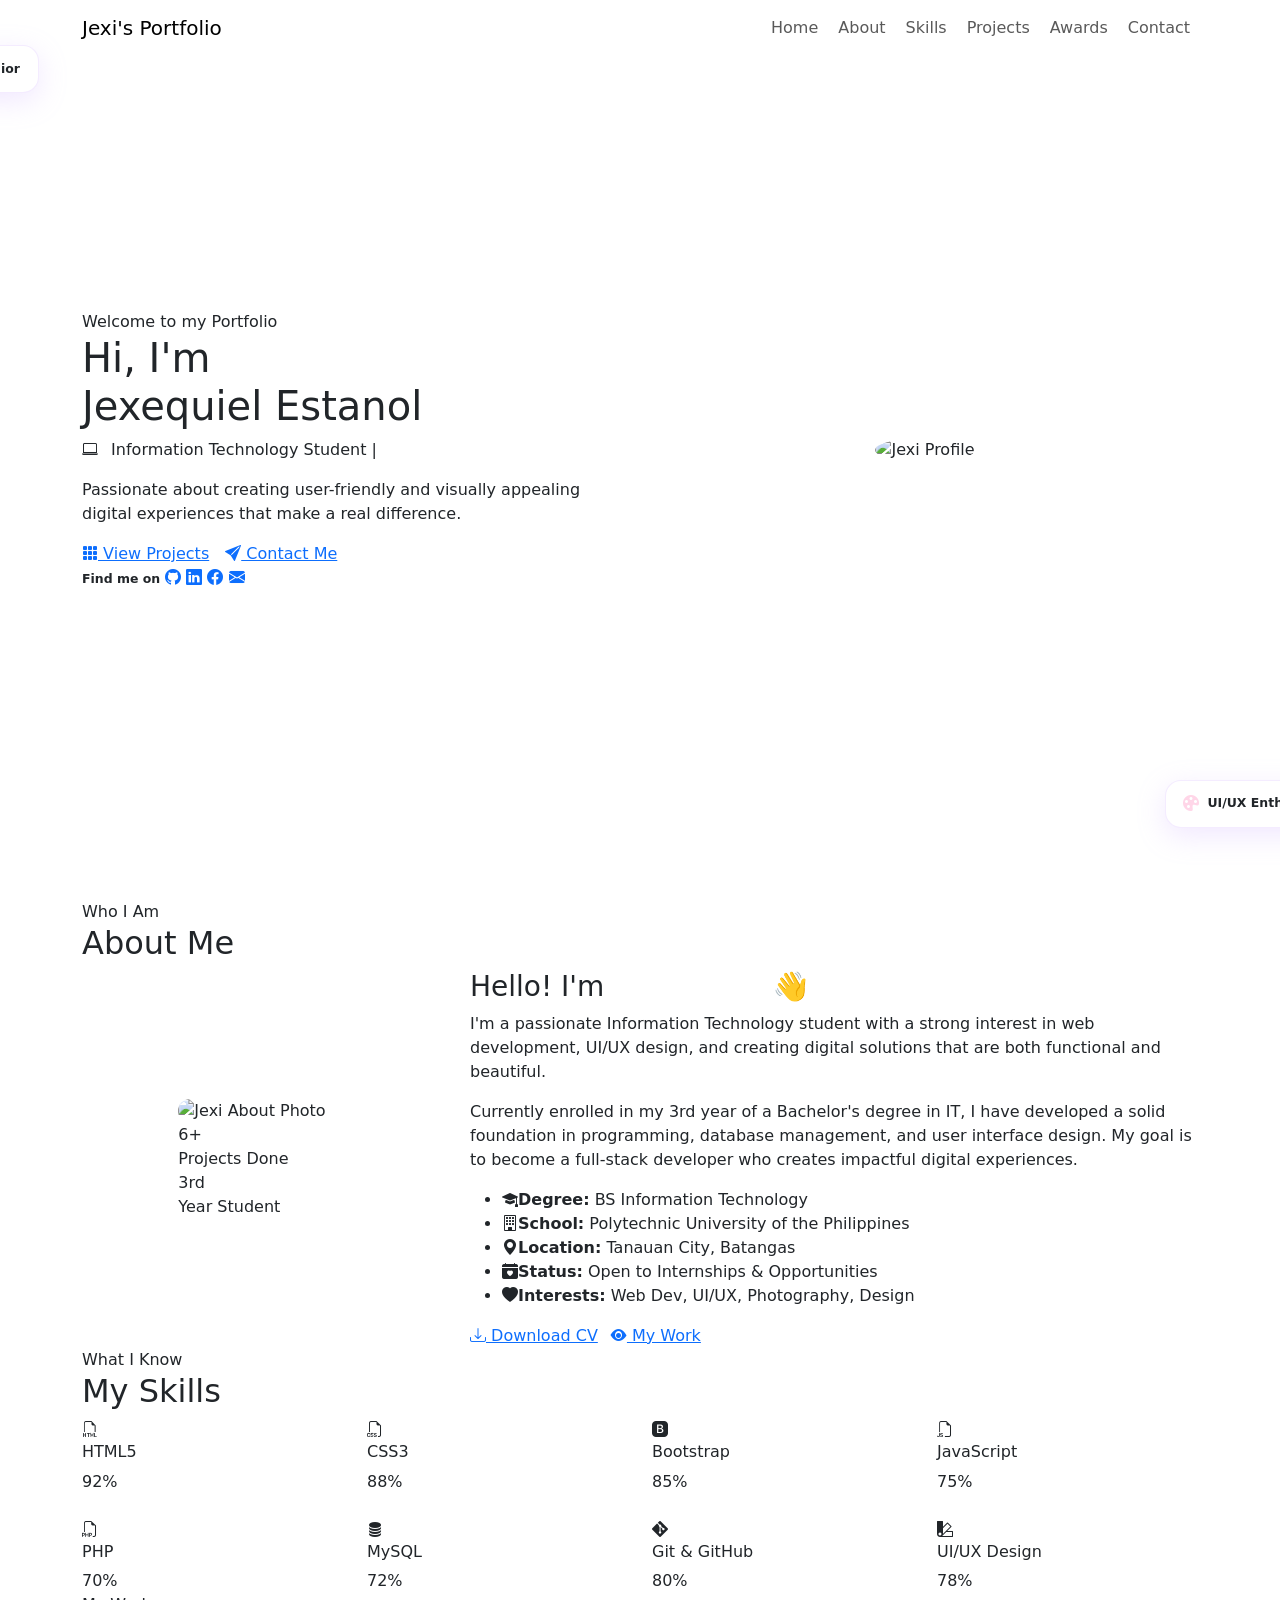
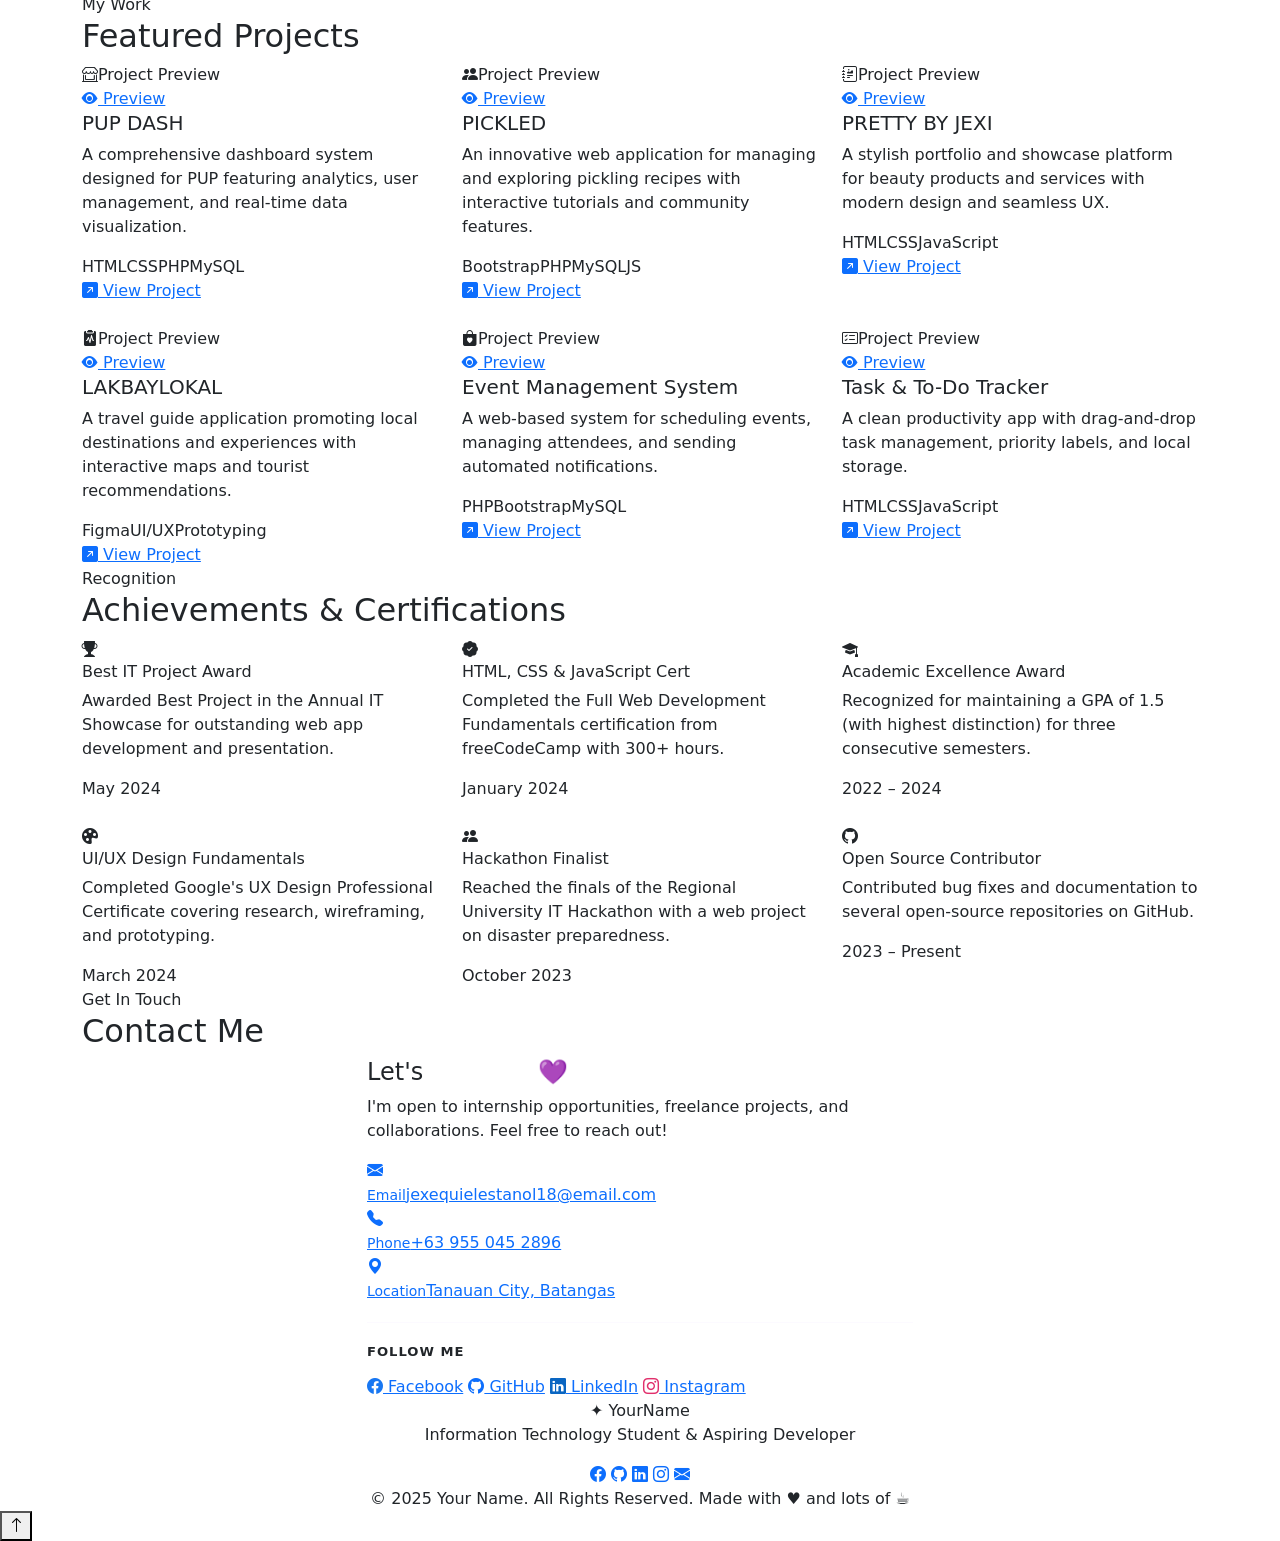
==== index.html @ c78f2b4c "updated portfolio" ====
<!DOCTYPE html>
<html lang="en">
<head>
  <meta charset="UTF-8" />
  <meta name="viewport" content="width=device-width, initial-scale=1.0" />
  <title>Jexi's Portfolio</title>

  <!-- Bootstrap 5 CSS -->
  <link rel="stylesheet" href="https://cdn.jsdelivr.net/npm/bootstrap@5.3.3/dist/css/bootstrap.min.css" />
  <!-- Bootstrap Icons -->
  <link rel="stylesheet" href="https://cdn.jsdelivr.net/npm/bootstrap-icons@1.11.3/font/bootstrap-icons.css" />
  <!-- Google Fonts -->
  <link rel="preconnect" href="https://fonts.googleapis.com" />
  <link rel="preconnect" href="https://fonts.gstatic.com" crossorigin />
  <link href="https://fonts.googleapis.com/css2?family=Poppins:wght@300;400;500;600;700;800&display=swap" rel="stylesheet" />
  <!-- Custom CSS -->
  <link rel="stylesheet" href="style.css" />
</head>
<body>

<!-- ===================== NAVBAR ===================== -->
<nav class="navbar navbar-expand-lg fixed-top" id="mainNavbar">
  <div class="container">
    <a class="navbar-brand" href="#hero">Jexi's Portfolio</a>
    <button class="navbar-toggler" type="button" data-bs-toggle="collapse" data-bs-target="#navbarNav" aria-label="Toggle navigation">
      <span class="navbar-toggler-icon"></span>
    </button>
    <div class="collapse navbar-collapse justify-content-end" id="navbarNav">
      <ul class="navbar-nav gap-1">
        <li class="nav-item"><a class="nav-link" href="#hero">Home</a></li>
        <li class="nav-item"><a class="nav-link" href="#about">About</a></li>
        <li class="nav-item"><a class="nav-link" href="#skills">Skills</a></li>
        <li class="nav-item"><a class="nav-link" href="#projects">Projects</a></li>
        <li class="nav-item"><a class="nav-link" href="#achievements">Awards</a></li>
        <li class="nav-item"><a class="nav-link" href="#contact">Contact</a></li>
      </ul>
    </div>
  </div>
</nav>

<!-- ===================== HERO ===================== -->
<section id="hero">
  <div class="blob blob-1"></div>
  <div class="blob blob-2"></div>
  <div class="blob blob-3"></div>
  <div class="deco-circle deco-1"></div>
  <div class="deco-circle deco-2"></div>
  <div class="deco-circle deco-3"></div>

  <div class="container">
    <div class="row align-items-center min-vh-100 py-5">

      <div class="col-lg-6 hero-content text-center text-lg-start">
        <div class="hero-badge">Welcome to my Portfolio</div>
        <h1 class="hero-title">Hi, I'm<br><span>Jexequiel Estanol</span></h1>
        <p class="hero-subtitle">
          <i class="bi bi-laptop me-2" style="color:var(--lavender)"></i>
          <span id="typingText">Information Technology Student</span>
          <span class="cursor" style="color:var(--lavender);">|</span>
        </p>
        <p class="hero-tagline">Passionate about creating user-friendly and visually appealing digital experiences that make a real difference.</p>

        <div class="d-flex flex-wrap gap-3 justify-content-center justify-content-lg-start">
          <a href="#projects" class="btn-primary-custom"><i class="bi bi-grid-3x3-gap-fill"></i> View Projects</a>
          <a href="#contact" class="btn-outline-custom"><i class="bi bi-send-fill"></i> Contact Me</a>
        </div>

        <div class="hero-socials justify-content-center justify-content-lg-start">
          <span style="font-size:0.78rem;color:var(--text-light);font-weight:600;">Find me on</span>
          <a href="#" title="GitHub"><i class="bi bi-github"></i></a>
          <a href="#" title="LinkedIn"><i class="bi bi-linkedin"></i></a>
          <a href="#" title="Facebook"><i class="bi bi-facebook"></i></a>
          <a href="mailto:you@email.com" title="Email"><i class="bi bi-envelope-fill"></i></a>
        </div>
      </div>

      <div class="col-lg-6 hero-content d-flex justify-content-center mt-5 mt-lg-0">
        <div class="profile-wrapper">
          <div class="profile-ring">
            <div class="profile-inner">
              <img src="jexiestanol.github.io\profile.jpg" alt="Jexi Profile" style="width:100%; height:100%; object-fit:cover; border-radius:50%;" />
            </div>
          </div>
          <div style="position:absolute;top:5%;left:-5%;background:white;border-radius:16px;padding:0.7rem 1.1rem;box-shadow:0 8px 28px rgba(200,162,255,0.25);border:1px solid rgba(200,162,255,0.2);font-size:0.78rem;font-weight:700;color:var(--text-dark);display:flex;align-items:center;gap:0.5rem;white-space:nowrap;">
            <i class="bi bi-stars" style="color:var(--lavender);font-size:1rem;"></i> Junior
          </div>
          <div style="position:absolute;bottom:8%;right:-5%;background:white;border-radius:16px;padding:0.7rem 1.1rem;box-shadow:0 8px 28px rgba(200,162,255,0.25);border:1px solid rgba(200,162,255,0.2);font-size:0.78rem;font-weight:700;color:var(--text-dark);display:flex;align-items:center;gap:0.5rem;white-space:nowrap;">
            <i class="bi bi-palette-fill" style="color:#FFD6E8;font-size:1rem;"></i> UI/UX Enthusiast
          </div>
        </div>
      </div>

    </div>
  </div>
</section>

<!-- ===================== ABOUT ===================== -->
<section id="about">
  <div class="container">
    <div class="section-header reveal">
      <div class="section-tag">Who I Am</div>
      <h2 class="section-title">About <span>Me</span></h2>
      <div class="section-divider"><div class="line"></div><div class="dot"></div><div class="line"></div></div>
    </div>

    <div class="row align-items-center g-5">
      <div class="col-lg-4 d-flex justify-content-center reveal-left">
        <div class="about-img-wrapper">
          <div class="about-img-card">
            <img src="jexiestanol.github.io\profile.jpg" alt="Jexi About Photo" style="width:100%; height:100%; object-fit:cover; border-radius:24px;" />
          </div>
          <div class="about-stat-badge top-right">
            <div class="stat-num">6+</div>
            <div class="stat-label">Projects Done</div>
          </div>
          <div class="about-stat-badge bottom-left">
            <div class="stat-num">3rd</div>
            <div class="stat-label">Year Student</div>
          </div>
        </div>
      </div>

      <div class="col-lg-8 about-text reveal-right">
        <h3>Hello! I'm <span style="background:var(--gradient-btn);-webkit-background-clip:text;-webkit-text-fill-color:transparent;background-clip:text;">Your Name</span> 👋</h3>
        <p>I'm a passionate Information Technology student with a strong interest in web development, UI/UX design, and creating digital solutions that are both functional and beautiful.</p>
        <p>Currently enrolled in my 3rd year of a Bachelor's degree in IT, I have developed a solid foundation in programming, database management, and user interface design. My goal is to become a full-stack developer who creates impactful digital experiences.</p>

        <ul class="about-info-list">
          <li><i class="bi bi-mortarboard-fill"></i><strong>Degree:</strong> BS Information Technology</li>
          <li><i class="bi bi-building"></i><strong>School:</strong> Polytechnic University of the Philippines</li>
          <li><i class="bi bi-geo-alt-fill"></i><strong>Location:</strong> Tanauan City, Batangas</li>
          <li><i class="bi bi-calendar-heart-fill"></i><strong>Status:</strong> Open to Internships & Opportunities</li>
          <li><i class="bi bi-heart-fill"></i><strong>Interests:</strong> Web Dev, UI/UX, Photography, Design</li>
        </ul>

        <div class="mt-3">
          <a href="#" class="btn-primary-custom me-2"><i class="bi bi-download"></i> Download CV</a>
          <a href="#projects" class="btn-outline-custom"><i class="bi bi-eye-fill"></i> My Work</a>
        </div>
      </div>
    </div>
  </div>
</section>

<!-- ===================== SKILLS ===================== -->
<section id="skills">
  <div class="container">
    <div class="section-header reveal">
      <div class="section-tag">What I Know</div>
      <h2 class="section-title">My <span>Skills</span></h2>
      <div class="section-divider"><div class="line"></div><div class="dot"></div><div class="line"></div></div>
    </div>

    <div class="row g-4">
      <div class="col-6 col-md-4 col-lg-3 reveal delay-1">
        <div class="skill-card">
          <div class="skill-icon-wrap bg-html"><i class="bi bi-filetype-html"></i></div>
          <h6>HTML5</h6>
          <div class="skill-bar"><div class="skill-fill" data-width="92"></div></div>
          <div class="skill-percent">92%</div>
        </div>
      </div>
      <div class="col-6 col-md-4 col-lg-3 reveal delay-2">
        <div class="skill-card">
          <div class="skill-icon-wrap bg-css"><i class="bi bi-filetype-css"></i></div>
          <h6>CSS3</h6>
          <div class="skill-bar"><div class="skill-fill" data-width="88"></div></div>
          <div class="skill-percent">88%</div>
        </div>
      </div>
      <div class="col-6 col-md-4 col-lg-3 reveal delay-3">
        <div class="skill-card">
          <div class="skill-icon-wrap bg-bootstrap"><i class="bi bi-bootstrap-fill"></i></div>
          <h6>Bootstrap</h6>
          <div class="skill-bar"><div class="skill-fill" data-width="85"></div></div>
          <div class="skill-percent">85%</div>
        </div>
      </div>
      <div class="col-6 col-md-4 col-lg-3 reveal delay-4">
        <div class="skill-card">
          <div class="skill-icon-wrap bg-js"><i class="bi bi-filetype-js"></i></div>
          <h6>JavaScript</h6>
          <div class="skill-bar"><div class="skill-fill" data-width="75"></div></div>
          <div class="skill-percent">75%</div>
        </div>
      </div>
      <div class="col-6 col-md-4 col-lg-3 reveal delay-1">
        <div class="skill-card">
          <div class="skill-icon-wrap bg-php"><i class="bi bi-filetype-php"></i></div>
          <h6>PHP</h6>
          <div class="skill-bar"><div class="skill-fill" data-width="70"></div></div>
          <div class="skill-percent">70%</div>
        </div>
      </div>
      <div class="col-6 col-md-4 col-lg-3 reveal delay-2">
        <div class="skill-card">
          <div class="skill-icon-wrap bg-mysql"><i class="bi bi-database-fill"></i></div>
          <h6>MySQL</h6>
          <div class="skill-bar"><div class="skill-fill" data-width="72"></div></div>
          <div class="skill-percent">72%</div>
        </div>
      </div>
      <div class="col-6 col-md-4 col-lg-3 reveal delay-3">
        <div class="skill-card">
          <div class="skill-icon-wrap bg-git"><i class="bi bi-git"></i></div>
          <h6>Git & GitHub</h6>
          <div class="skill-bar"><div class="skill-fill" data-width="80"></div></div>
          <div class="skill-percent">80%</div>
        </div>
      </div>
      <div class="col-6 col-md-4 col-lg-3 reveal delay-4">
        <div class="skill-card">
          <div class="skill-icon-wrap bg-uiux"><i class="bi bi-palette2"></i></div>
          <h6>UI/UX Design</h6>
          <div class="skill-bar"><div class="skill-fill" data-width="78"></div></div>
          <div class="skill-percent">78%</div>
        </div>
      </div>
    </div>
  </div>
</section>

<!-- ===================== PROJECTS ===================== -->
<section id="projects">
  <div class="container">
    <div class="section-header reveal">
      <div class="section-tag">My Work</div>
      <h2 class="section-title">Featured <span>Projects</span></h2>
      <div class="section-divider"><div class="line"></div><div class="dot"></div><div class="line"></div></div>
    </div>

    <div class="row g-4">
      <div class="col-md-6 col-lg-4 reveal delay-1">
        <div class="project-card">
          <div class="project-img pg-1">
            <i class="bi bi-shop-window"></i><span>Project Preview</span>
            <div class="project-overlay"><a href="#" class="btn-project"><i class="bi bi-eye-fill"></i> Preview</a></div>
          </div>
          <div class="project-body">
            <h5>PUP DASH</h5>
            <p>A comprehensive dashboard system designed for PUP featuring analytics, user management, and real-time data visualization.</p>
            <div><span class="tech-tag">HTML</span><span class="tech-tag">CSS</span><span class="tech-tag">PHP</span><span class="tech-tag">MySQL</span></div>
            <a href="#" class="btn-project"><i class="bi bi-arrow-up-right-square-fill"></i> View Project</a>
          </div>
        </div>
      </div>
      <div class="col-md-6 col-lg-4 reveal delay-2">
        <div class="project-card">
          <div class="project-img pg-2">
            <i class="bi bi-people-fill"></i><span>Project Preview</span>
            <div class="project-overlay"><a href="#" class="btn-project"><i class="bi bi-eye-fill"></i> Preview</a></div>
          </div>
          <div class="project-body">
            <h5>PICKLED</h5>
            <p>An innovative web application for managing and exploring pickling recipes with interactive tutorials and community features.</p>
            <div><span class="tech-tag">Bootstrap</span><span class="tech-tag">PHP</span><span class="tech-tag">MySQL</span><span class="tech-tag">JS</span></div>
            <a href="#" class="btn-project"><i class="bi bi-arrow-up-right-square-fill"></i> View Project</a>
          </div>
        </div>
      </div>
      <div class="col-md-6 col-lg-4 reveal delay-3">
        <div class="project-card">
          <div class="project-img pg-3">
            <i class="bi bi-journal-richtext"></i><span>Project Preview</span>
            <div class="project-overlay"><a href="#" class="btn-project"><i class="bi bi-eye-fill"></i> Preview</a></div>
          </div>
          <div class="project-body">
            <h5>PRETTY BY JEXI</h5>
            <p>A stylish portfolio and showcase platform for beauty products and services with modern design and seamless UX.</p>
            <div><span class="tech-tag">HTML</span><span class="tech-tag">CSS</span><span class="tech-tag">JavaScript</span></div>
            <a href="#" class="btn-project"><i class="bi bi-arrow-up-right-square-fill"></i> View Project</a>
          </div>
        </div>
      </div>
      <div class="col-md-6 col-lg-4 reveal delay-1">
        <div class="project-card">
          <div class="project-img pg-4">
            <i class="bi bi-clipboard2-pulse-fill"></i><span>Project Preview</span>
            <div class="project-overlay"><a href="#" class="btn-project"><i class="bi bi-eye-fill"></i> Preview</a></div>
          </div>
          <div class="project-body">
            <h5>LAKBAYLOKAL</h5>
            <p>A travel guide application promoting local destinations and experiences with interactive maps and tourist recommendations.</p>
            <div><span class="tech-tag">Figma</span><span class="tech-tag">UI/UX</span><span class="tech-tag">Prototyping</span></div>
            <a href="#" class="btn-project"><i class="bi bi-arrow-up-right-square-fill"></i> View Project</a>
          </div>
        </div>
      </div>
      <div class="col-md-6 col-lg-4 reveal delay-2">
        <div class="project-card">
          <div class="project-img pg-5">
            <i class="bi bi-bag-heart-fill"></i><span>Project Preview</span>
            <div class="project-overlay"><a href="#" class="btn-project"><i class="bi bi-eye-fill"></i> Preview</a></div>
          </div>
          <div class="project-body">
            <h5>Event Management System</h5>
            <p>A web-based system for scheduling events, managing attendees, and sending automated notifications.</p>
            <div><span class="tech-tag">PHP</span><span class="tech-tag">Bootstrap</span><span class="tech-tag">MySQL</span></div>
            <a href="#" class="btn-project"><i class="bi bi-arrow-up-right-square-fill"></i> View Project</a>
          </div>
        </div>
      </div>
      <div class="col-md-6 col-lg-4 reveal delay-3">
        <div class="project-card">
          <div class="project-img pg-6">
            <i class="bi bi-card-checklist"></i><span>Project Preview</span>
            <div class="project-overlay"><a href="#" class="btn-project"><i class="bi bi-eye-fill"></i> Preview</a></div>
          </div>
          <div class="project-body">
            <h5>Task & To-Do Tracker</h5>
            <p>A clean productivity app with drag-and-drop task management, priority labels, and local storage.</p>
            <div><span class="tech-tag">HTML</span><span class="tech-tag">CSS</span><span class="tech-tag">JavaScript</span></div>
            <a href="#" class="btn-project"><i class="bi bi-arrow-up-right-square-fill"></i> View Project</a>
          </div>
        </div>
      </div>
    </div>
  </div>
</section>

<!-- ===================== ACHIEVEMENTS ===================== -->
<section id="achievements">
  <div class="container">
    <div class="section-header reveal">
      <div class="section-tag">Recognition</div>
      <h2 class="section-title">Achievements & <span>Certifications</span></h2>
      <div class="section-divider"><div class="line"></div><div class="dot"></div><div class="line"></div></div>
    </div>

    <div class="row g-4">
      <div class="col-md-6 col-lg-4 reveal delay-1">
        <div class="achievement-card">
          <div class="achievement-icon"><i class="bi bi-trophy-fill"></i></div>
          <h6>Best IT Project Award</h6>
          <p>Awarded Best Project in the Annual IT Showcase for outstanding web app development and presentation.</p>
          <span class="achievement-date">May 2024</span>
        </div>
      </div>
      <div class="col-md-6 col-lg-4 reveal delay-2">
        <div class="achievement-card">
          <div class="achievement-icon"><i class="bi bi-patch-check-fill"></i></div>
          <h6>HTML, CSS & JavaScript Cert</h6>
          <p>Completed the Full Web Development Fundamentals certification from freeCodeCamp with 300+ hours.</p>
          <span class="achievement-date">January 2024</span>
        </div>
      </div>
      <div class="col-md-6 col-lg-4 reveal delay-3">
        <div class="achievement-card">
          <div class="achievement-icon"><i class="bi bi-mortarboard-fill"></i></div>
          <h6>Academic Excellence Award</h6>
          <p>Recognized for maintaining a GPA of 1.5 (with highest distinction) for three consecutive semesters.</p>
          <span class="achievement-date">2022 – 2024</span>
        </div>
      </div>
      <div class="col-md-6 col-lg-4 reveal delay-1">
        <div class="achievement-card">
          <div class="achievement-icon"><i class="bi bi-palette-fill"></i></div>
          <h6>UI/UX Design Fundamentals</h6>
          <p>Completed Google's UX Design Professional Certificate covering research, wireframing, and prototyping.</p>
          <span class="achievement-date">March 2024</span>
        </div>
      </div>
      <div class="col-md-6 col-lg-4 reveal delay-2">
        <div class="achievement-card">
          <div class="achievement-icon"><i class="bi bi-people-fill"></i></div>
          <h6>Hackathon Finalist</h6>
          <p>Reached the finals of the Regional University IT Hackathon with a web project on disaster preparedness.</p>
          <span class="achievement-date">October 2023</span>
        </div>
      </div>
      <div class="col-md-6 col-lg-4 reveal delay-3">
        <div class="achievement-card">
          <div class="achievement-icon"><i class="bi bi-github"></i></div>
          <h6>Open Source Contributor</h6>
          <p>Contributed bug fixes and documentation to several open-source repositories on GitHub.</p>
          <span class="achievement-date">2023 – Present</span>
        </div>
      </div>
    </div>
  </div>
</section>

<!-- ===================== CONTACT ===================== -->
<section id="contact">
  <div class="container">
    <div class="section-header reveal">
      <div class="section-tag">Get In Touch</div>
      <h2 class="section-title">Contact <span>Me</span></h2>
      <div class="section-divider"><div class="line"></div><div class="dot"></div><div class="line"></div></div>
    </div>

    <div class="row g-4">
      <div class="col-lg-6 reveal-left mx-auto">
        <div class="contact-info-card">
          <h4>Let's <span style="background:var(--gradient-btn);-webkit-background-clip:text;-webkit-text-fill-color:transparent;background-clip:text;">Connect</span> 💜</h4>
          <p>I'm open to internship opportunities, freelance projects, and collaborations. Feel free to reach out!</p>

          <a href="mailto:yourname@email.com" class="contact-item">
            <div class="contact-icon-wrap"><i class="bi bi-envelope-fill"></i></div>
            <div class="contact-item-text"><small>Email</small><span>jexequielestanol18@email.com</span></div>
          </a>
          <a href="tel:+639123456789" class="contact-item">
            <div class="contact-icon-wrap"><i class="bi bi-telephone-fill"></i></div>
            <div class="contact-item-text"><small>Phone</small><span>+63 955 045 2896</span></div>
          </a>
          <a href="#" class="contact-item">
            <div class="contact-icon-wrap"><i class="bi bi-geo-alt-fill"></i></div>
            <div class="contact-item-text"><small>Location</small><span>Tanauan City, Batangas</span></div>
          </a>

          <hr style="border-color:rgba(200,162,255,0.2);margin:1.2rem 0;" />
          <p style="font-size:0.82rem;color:var(--text-light);font-weight:600;text-transform:uppercase;letter-spacing:1px;margin-bottom:0.8rem;">Follow Me</p>
          <div class="social-link-grid">
            <a href="#" class="social-link-btn"><i class="bi bi-facebook" style="color:#1877F2;"></i> Facebook</a>
            <a href="#" class="social-link-btn"><i class="bi bi-github"></i> GitHub</a>
            <a href="#" class="social-link-btn"><i class="bi bi-linkedin" style="color:#0A66C2;"></i> LinkedIn</a>
            <a href="#" class="social-link-btn"><i class="bi bi-instagram" style="color:#E1306C;"></i> Instagram</a>
          </div>
        </div>
      </div>

      
    </div>
  </div>
</section>

<!-- ===================== FOOTER ===================== -->
<footer>
  <div class="container text-center">
    <div class="footer-brand">✦ YourName</div>
    <p class="footer-text">Information Technology Student &amp; Aspiring Developer</p>
    <div class="footer-socials justify-content-center">
      <a href="#"><i class="bi bi-facebook"></i></a>
      <a href="#"><i class="bi bi-github"></i></a>
      <a href="#"><i class="bi bi-linkedin"></i></a>
      <a href="#"><i class="bi bi-instagram"></i></a>
      <a href="mailto:yourname@email.com"><i class="bi bi-envelope-fill"></i></a>
    </div>
    <div class="footer-copy">
      &copy; 2025 <span>Your Name</span>. All Rights Reserved. Made with <span>♥</span> and lots of <span>☕</span>
    </div>
  </div>
</footer>

<button id="backToTop" title="Back to top"><i class="bi bi-arrow-up"></i></button>

<!-- Bootstrap 5 JS -->
<script src="https://cdn.jsdelivr.net/npm/bootstrap@5.3.3/dist/js/bootstrap.bundle.min.js"></script>
<script src="script.js"></script>
</body>
</html>
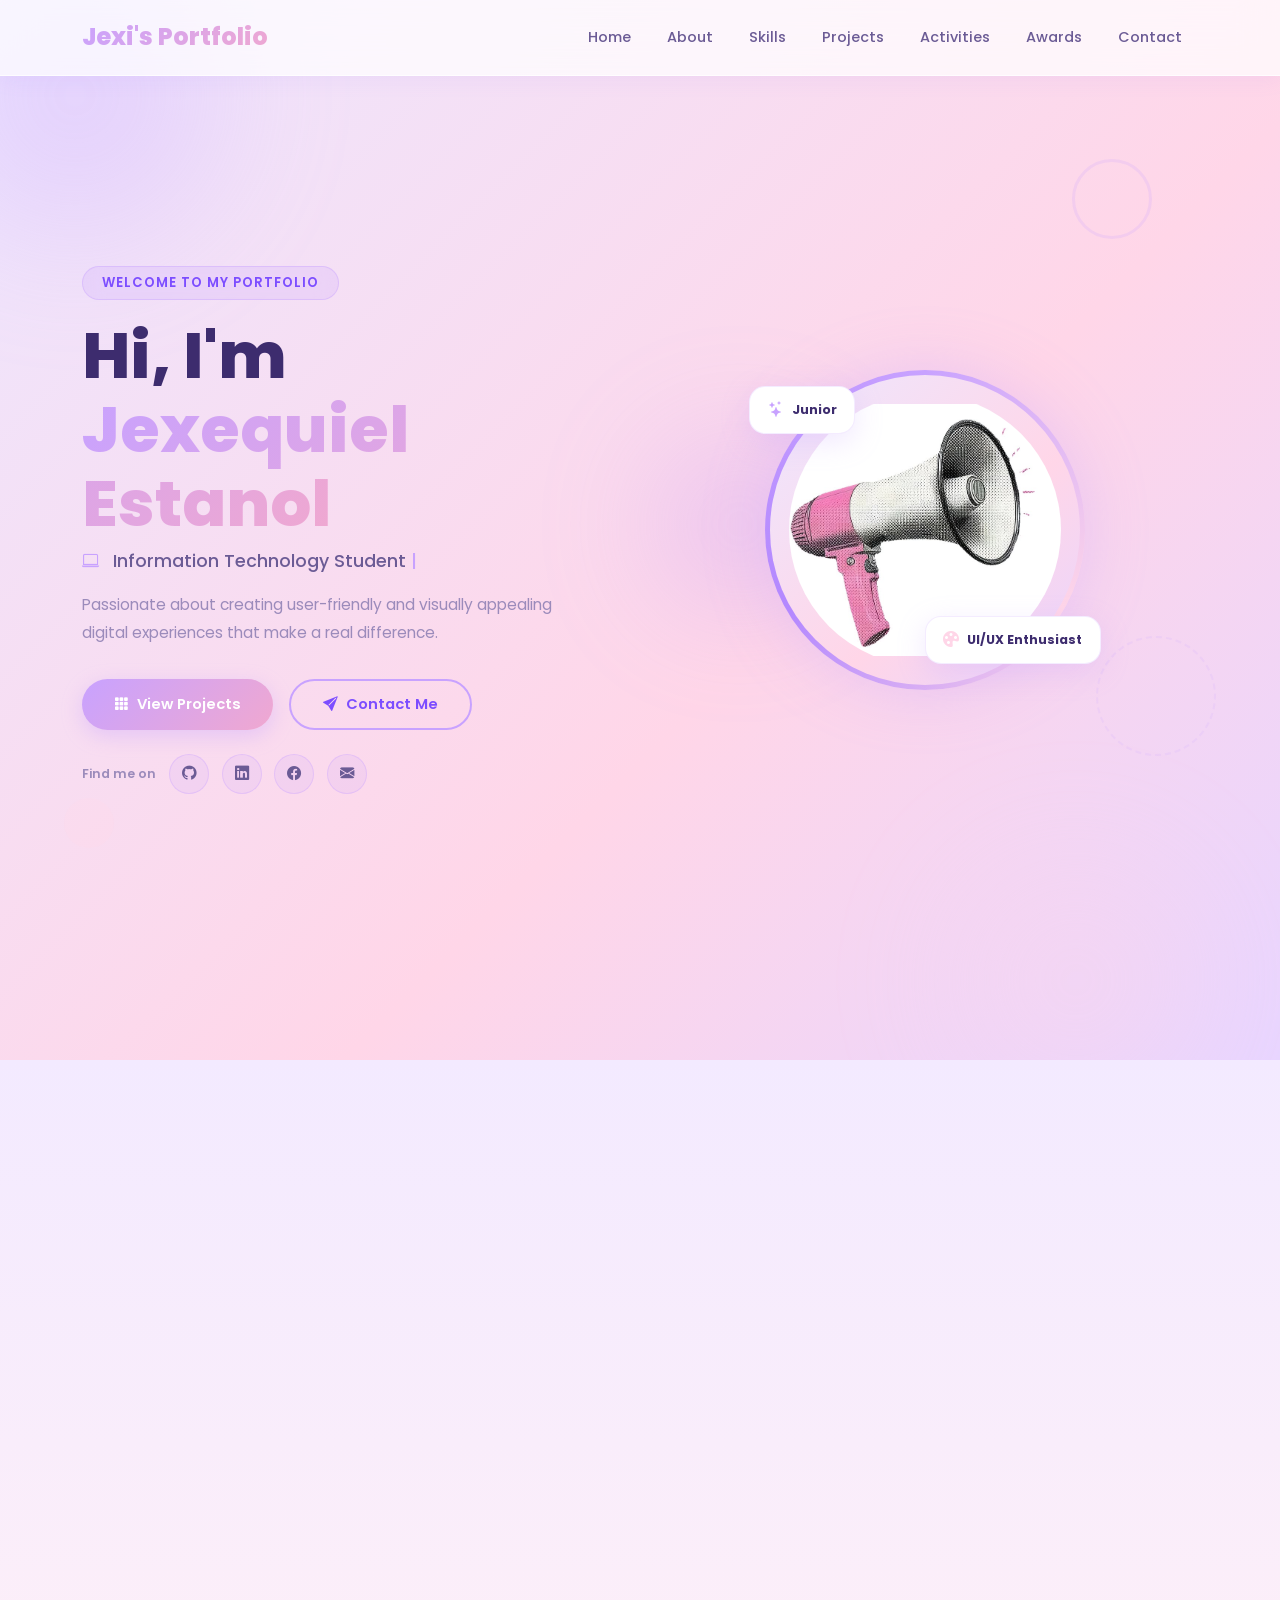
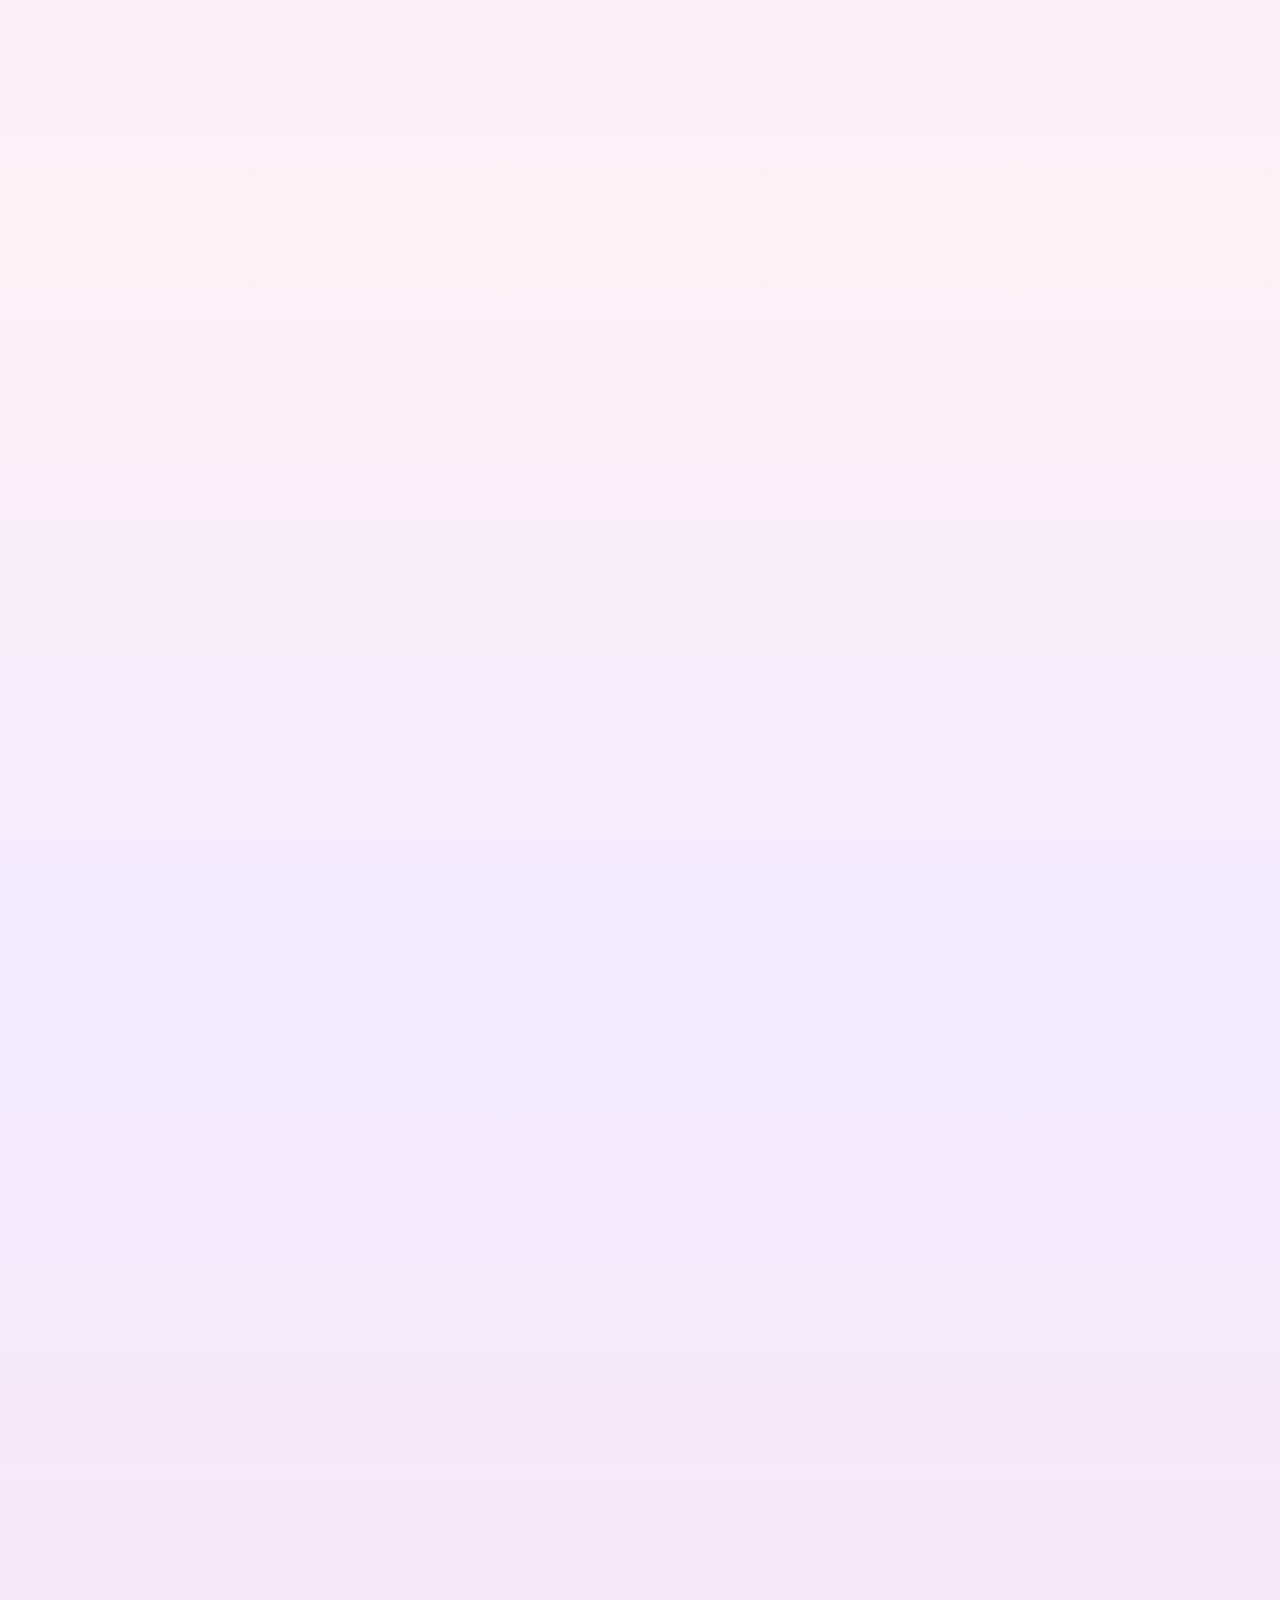
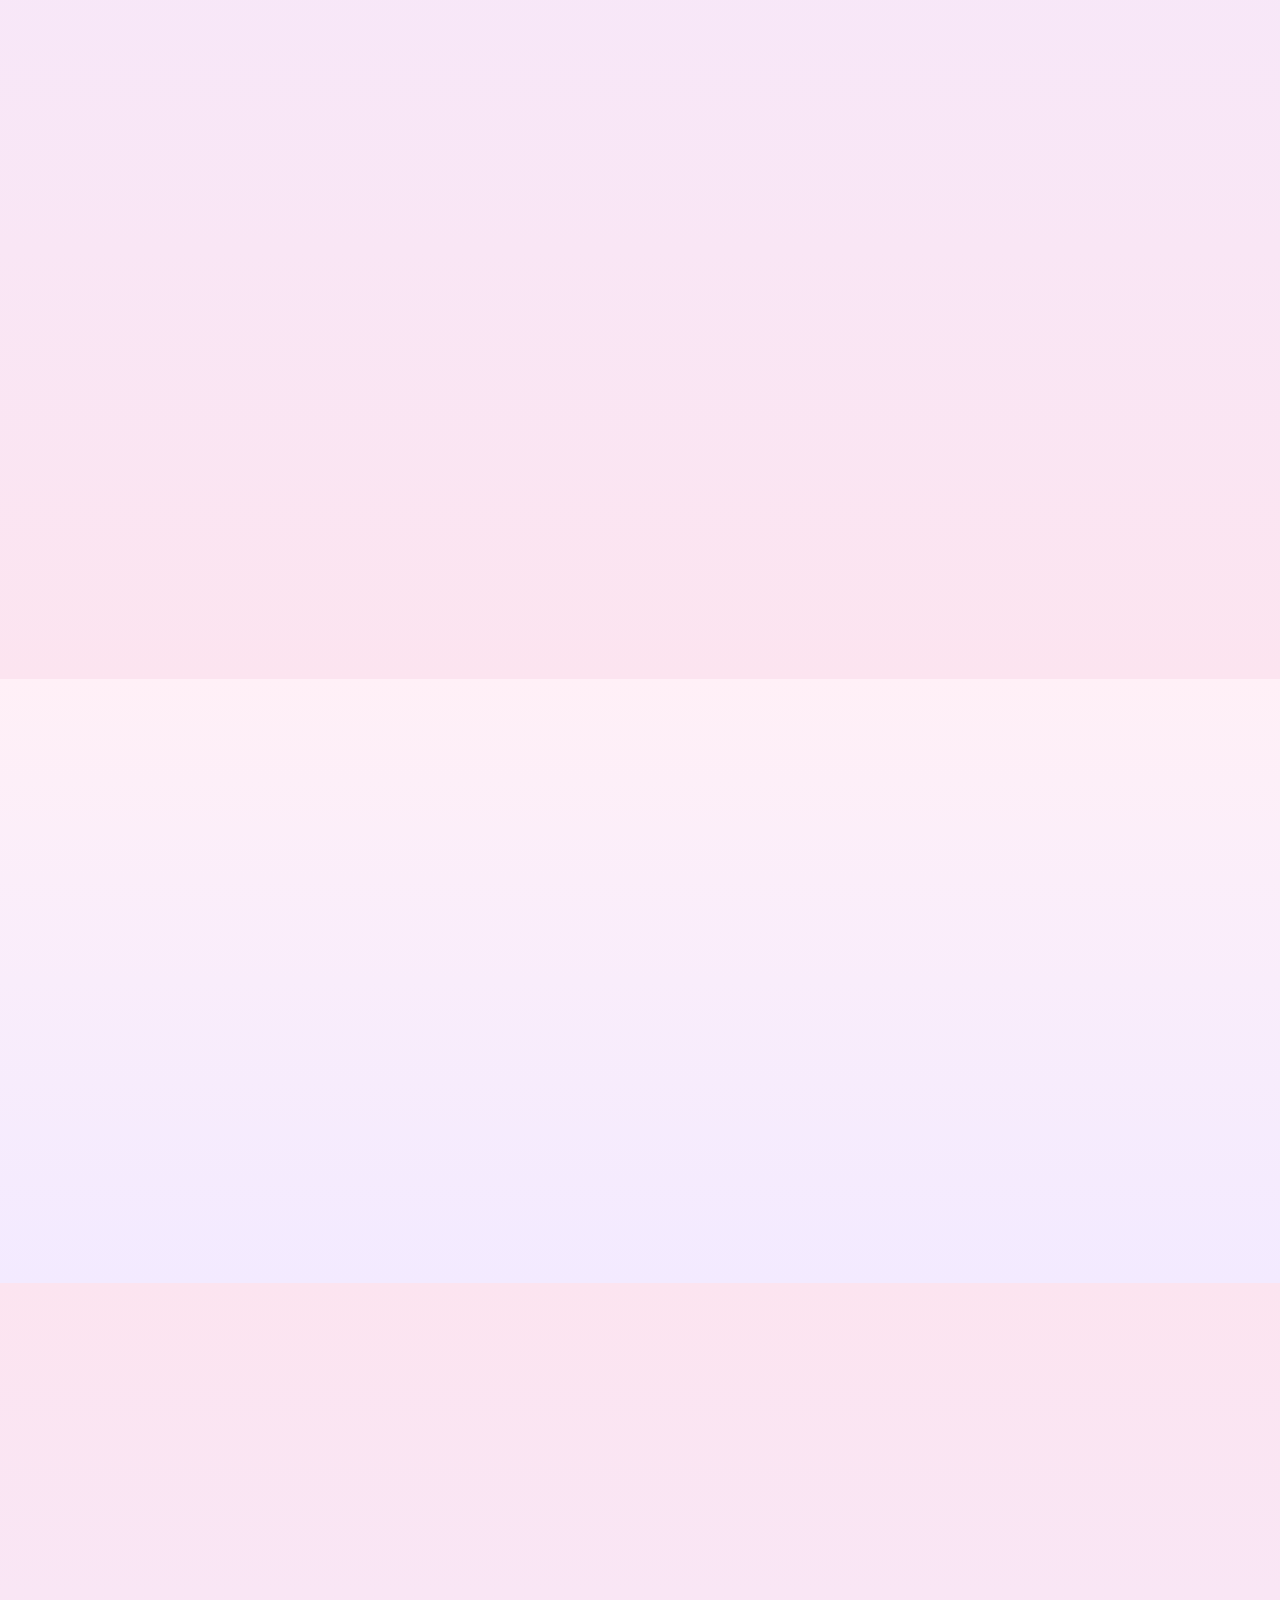
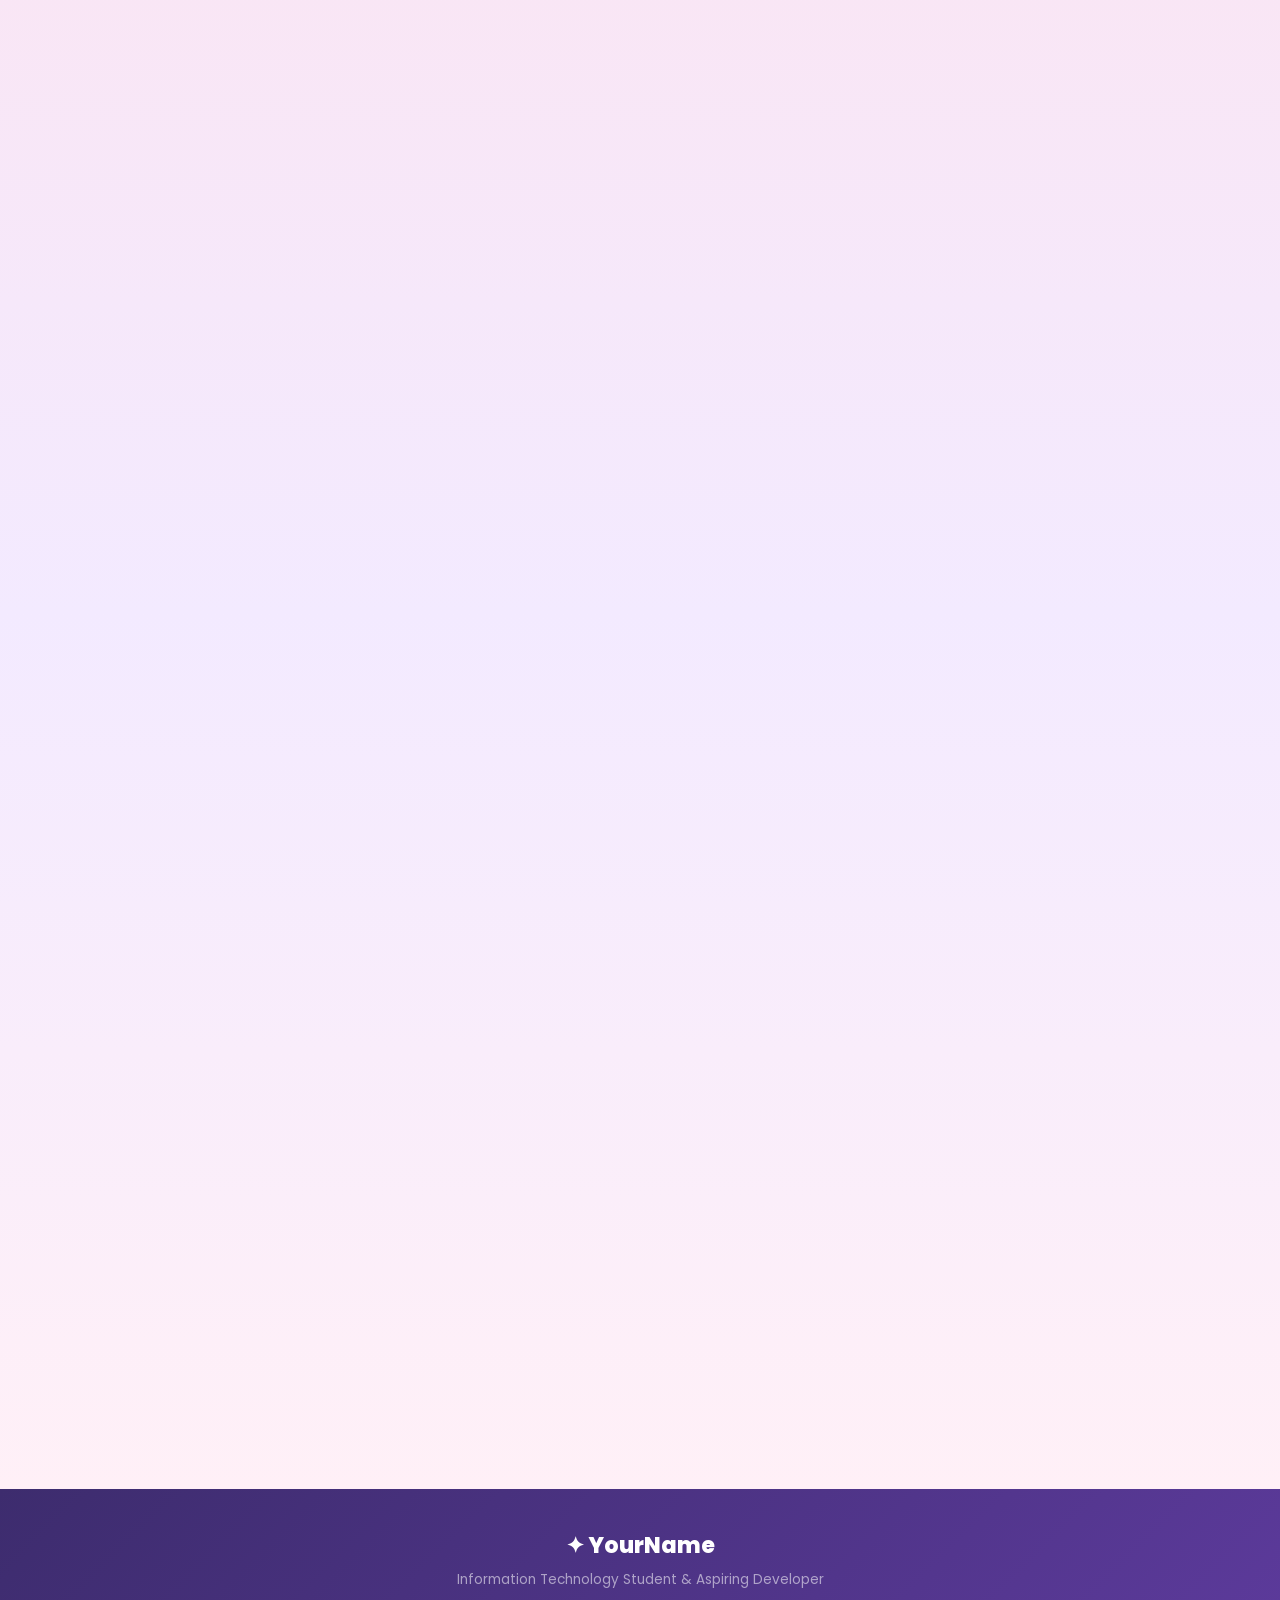
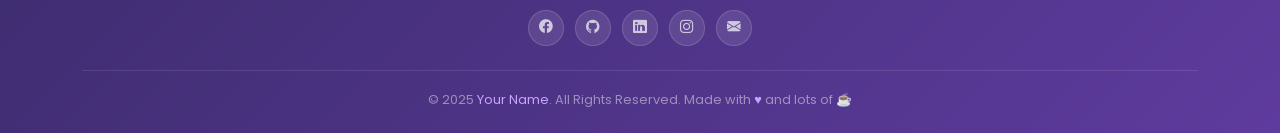
==== commit cf09c12f: "webdev activities added" ====
--- a/index.html
+++ b/index.html
@@ -31,6 +31,7 @@
         <li class="nav-item"><a class="nav-link" href="#about">About</a></li>
         <li class="nav-item"><a class="nav-link" href="#skills">Skills</a></li>
         <li class="nav-item"><a class="nav-link" href="#projects">Projects</a></li>
+        <li class="nav-item"><a class="nav-link" href="#webdev-activities">Activities</a></li>
         <li class="nav-item"><a class="nav-link" href="#achievements">Awards</a></li>
         <li class="nav-item"><a class="nav-link" href="#contact">Contact</a></li>
       </ul>
@@ -78,7 +79,7 @@
         <div class="profile-wrapper">
           <div class="profile-ring">
             <div class="profile-inner">
-              <img src="jexiestanol.github.io\profile.jpg" alt="Jexi Profile" style="width:100%; height:100%; object-fit:cover; border-radius:50%;" />
+              <img src="assets/megaphone.jpg" alt="Megaphone" class="hero-megaphone" />
             </div>
           </div>
           <div style="position:absolute;top:5%;left:-5%;background:white;border-radius:16px;padding:0.7rem 1.1rem;box-shadow:0 8px 28px rgba(200,162,255,0.25);border:1px solid rgba(200,162,255,0.2);font-size:0.78rem;font-weight:700;color:var(--text-dark);display:flex;align-items:center;gap:0.5rem;white-space:nowrap;">
@@ -107,7 +108,7 @@
       <div class="col-lg-4 d-flex justify-content-center reveal-left">
         <div class="about-img-wrapper">
           <div class="about-img-card">
-            <img src="jexiestanol.github.io\profile.jpg" alt="Jexi About Photo" style="width:100%; height:100%; object-fit:cover; border-radius:24px;" />
+            <img src="assets/profile.jpg" alt="Jexi About Photo" style="width:100%; height:100%; object-fit:cover; border-radius:24px;" />
           </div>
           <div class="about-stat-badge top-right">
             <div class="stat-num">6+</div>
@@ -312,6 +313,49 @@
             <div><span class="tech-tag">HTML</span><span class="tech-tag">CSS</span><span class="tech-tag">JavaScript</span></div>
             <a href="#" class="btn-project"><i class="bi bi-arrow-up-right-square-fill"></i> View Project</a>
           </div>
+        </div>
+      </div>
+    </div>
+  </div>
+</section>
+
+<!-- ===================== WEBDEV ACTIVITIES ===================== -->
+<section id="webdev-activities">
+  <div class="container">
+    <div class="section-header reveal">
+      <div class="section-tag">Practice & Progress</div>
+      <h2 class="section-title">Webdev <span>Activities</span></h2>
+      <div class="section-divider"><div class="line"></div><div class="dot"></div><div class="line"></div></div>
+    </div>
+
+    <div class="row g-4">
+      <div class="col-md-6 col-lg-3 reveal delay-1">
+        <div class="activity-card">
+          <div class="activity-icon"><i class="bi bi-code-slash"></i></div>
+          <h3>Activity 1</h3>
+          <p>Explore my first web development activity.</p>
+          <a href="https://jexiestanol.github.io/webdev/WEBDEV-A1/" class="btn-project" target="_blank" rel="noopener noreferrer"><i class="bi bi-box-arrow-up-right"></i> Activity 1</a>
+        </div>
+      </div>
+      <div class="col-md-6 col-lg-3 reveal delay-2">
+        <div class="activity-card activity-card-upcoming">
+          <div class="activity-icon"><i class="bi bi-hourglass-split"></i></div>
+          <h3>Upcoming Activity</h3>
+          <p>More web development activities are on the way.</p>
+        </div>
+      </div>
+      <div class="col-md-6 col-lg-3 reveal delay-3">
+        <div class="activity-card activity-card-upcoming">
+          <div class="activity-icon"><i class="bi bi-hourglass-split"></i></div>
+          <h3>Upcoming Activity</h3>
+          <p>More web development activities are on the way.</p>
+        </div>
+      </div>
+      <div class="col-md-6 col-lg-3 reveal delay-4">
+        <div class="activity-card activity-card-upcoming">
+          <div class="activity-icon"><i class="bi bi-hourglass-split"></i></div>
+          <h3>Upcoming Activity</h3>
+          <p>More web development activities are on the way.</p>
         </div>
       </div>
     </div>
--- a/style.css
+++ b/style.css
@@ -0,0 +1,256 @@
+@import url('https://fonts.googleapis.com/css2?family=Poppins:wght@300;400;500;600;700;800&display=swap');
+
+:root {
+  --lavender: #C8A2FF;
+  --pink: #FFD6E8;
+  --soft-purple: #B388FF;
+  --light-lavender: #EDE7FF;
+  --dark-purple: #7C4DFF;
+  --text-dark: #3D2C6E;
+  --text-medium: #6B5B95;
+  --text-light: #9B8BBB;
+  --white: #FFFFFF;
+  --glass-bg: rgba(255, 255, 255, 0.55);
+  --glass-border: rgba(255, 255, 255, 0.7);
+  --shadow-soft: 0 8px 32px rgba(160, 120, 255, 0.18);
+  --shadow-card: 0 4px 24px rgba(160, 120, 255, 0.13);
+  --gradient-main: linear-gradient(135deg, #f3eaff 0%, #fce4f0 50%, #eaf0ff 100%);
+  --gradient-hero: linear-gradient(135deg, #ede7ff 0%, #ffd6e8 60%, #e8d5ff 100%);
+  --gradient-btn: linear-gradient(135deg, #C8A2FF 0%, #f0a8d0 100%);
+  --gradient-btn-hover: linear-gradient(135deg, #B388FF 0%, #e891c5 100%);
+}
+
+* { margin: 0; padding: 0; box-sizing: border-box; }
+html { scroll-behavior: smooth; }
+body { font-family: 'Poppins', sans-serif; background: var(--gradient-main); color: var(--text-dark); overflow-x: hidden; }
+
+::-webkit-scrollbar { width: 8px; }
+::-webkit-scrollbar-track { background: #f3eaff; }
+::-webkit-scrollbar-thumb { background: var(--lavender); border-radius: 10px; }
+::-webkit-scrollbar-thumb:hover { background: var(--soft-purple); }
+
+/* NAVBAR */
+#mainNavbar {
+  background: rgba(255,255,255,0.72) !important;
+  backdrop-filter: blur(18px);
+  -webkit-backdrop-filter: blur(18px);
+  border-bottom: 1px solid var(--glass-border);
+  box-shadow: 0 2px 20px rgba(160,120,255,0.10);
+  transition: all 0.4s ease;
+  padding: 0.9rem 0;
+}
+#mainNavbar.scrolled { padding: 0.5rem 0; box-shadow: 0 4px 30px rgba(160,120,255,0.2); }
+.navbar-brand {
+  font-weight: 800; font-size: 1.5rem;
+  background: var(--gradient-btn);
+  -webkit-background-clip: text; -webkit-text-fill-color: transparent; background-clip: text;
+}
+.nav-link { color: var(--text-medium) !important; font-weight: 500; font-size: 0.9rem; padding: 0.4rem 1rem !important; border-radius: 20px; transition: all 0.3s ease; }
+.nav-link:hover, .nav-link.active { color: var(--dark-purple) !important; background: rgba(200,162,255,0.15); }
+.navbar-toggler { border: none; outline: none; box-shadow: none !important; }
+.navbar-toggler-icon { background-image: url("data:image/svg+xml,%3csvg xmlns='http://www.w3.org/2000/svg' viewBox='0 0 30 30'%3e%3cpath stroke='%23C8A2FF' stroke-linecap='round' stroke-miterlimit='10' stroke-width='2' d='M4 7h22M4 15h22M4 23h22'/%3e%3c/svg%3e"); }
+
+/* HERO */
+#hero { min-height: 100vh; background: var(--gradient-hero); position: relative; overflow: hidden; display: flex; align-items: center; }
+.hero-content { position: relative; z-index: 2; }
+.hero-badge { display: inline-block; background: rgba(200,162,255,0.2); border: 1px solid rgba(200,162,255,0.4); color: var(--dark-purple); padding: 0.4rem 1.2rem; border-radius: 50px; font-size: 0.82rem; font-weight: 600; letter-spacing: 1px; text-transform: uppercase; margin-bottom: 1.2rem; backdrop-filter: blur(10px); }
+.hero-title { font-size: clamp(2.5rem, 6vw, 4rem); font-weight: 800; color: var(--text-dark); line-height: 1.15; margin-bottom: 0.5rem; }
+.hero-title span { background: var(--gradient-btn); -webkit-background-clip: text; -webkit-text-fill-color: transparent; background-clip: text; }
+.hero-subtitle { font-size: 1.1rem; color: var(--text-medium); font-weight: 500; margin-bottom: 1rem; }
+.hero-tagline { font-size: 0.97rem; color: var(--text-light); line-height: 1.8; max-width: 500px; margin-bottom: 2rem; }
+
+.btn-primary-custom { background: var(--gradient-btn); border: none; color: white; padding: 0.8rem 2rem; border-radius: 50px; font-weight: 600; font-size: 0.92rem; box-shadow: 0 6px 20px rgba(200,162,255,0.4); transition: all 0.3s ease; text-decoration: none; display: inline-flex; align-items: center; gap: 0.5rem; cursor: pointer; }
+.btn-primary-custom:hover { background: var(--gradient-btn-hover); transform: translateY(-3px); box-shadow: 0 10px 28px rgba(200,162,255,0.5); color: white; }
+.btn-outline-custom { background: transparent; border: 2px solid var(--lavender); color: var(--dark-purple); padding: 0.8rem 2rem; border-radius: 50px; font-weight: 600; font-size: 0.92rem; transition: all 0.3s ease; text-decoration: none; display: inline-flex; align-items: center; gap: 0.5rem; cursor: pointer; }
+.btn-outline-custom:hover { background: var(--gradient-btn); border-color: transparent; color: white; transform: translateY(-3px); box-shadow: 0 10px 28px rgba(200,162,255,0.4); }
+
+.profile-wrapper { position: relative; display: flex; justify-content: center; align-items: center; }
+.profile-ring { width: 320px; height: 320px; border-radius: 50%; background: conic-gradient(from 0deg, #C8A2FF, #FFD6E8, #B388FF, #C8A2FF); padding: 5px; animation: spinSlow 8s linear infinite; box-shadow: 0 0 60px rgba(200,162,255,0.35); }
+.profile-inner { width: 100%; height: 100%; border-radius: 50%; background: var(--gradient-hero); display: flex; align-items: center; justify-content: center; overflow: hidden; }
+.hero-megaphone { width: 88%; height: 88%; object-fit: contain; border-radius: 50%; }
+.profile-placeholder { width: 100%; height: 100%; border-radius: 50%; background: linear-gradient(135deg, #ede7ff, #ffd6e8); display: flex; flex-direction: column; align-items: center; justify-content: center; gap: 0.5rem; }
+.profile-placeholder i { font-size: 5rem; color: var(--lavender); }
+.profile-placeholder span { font-size: 0.78rem; font-weight: 500; color: var(--text-light); }
+
+.blob { position: absolute; border-radius: 50%; filter: blur(60px); opacity: 0.35; pointer-events: none; animation: floatBlob 7s ease-in-out infinite; }
+.blob-1 { width: 350px; height: 350px; background: radial-gradient(circle, #C8A2FF, transparent); top: -80px; left: -100px; }
+.blob-2 { width: 280px; height: 280px; background: radial-gradient(circle, #FFD6E8, transparent); bottom: -60px; right: 5%; animation-delay: 2s; }
+.blob-3 { width: 200px; height: 200px; background: radial-gradient(circle, #B388FF, transparent); top: 40%; left: 50%; animation-delay: 4s; }
+
+.deco-circle { position: absolute; border-radius: 50%; pointer-events: none; opacity: 0.5; }
+.deco-1 { width: 80px; height: 80px; border: 3px solid rgba(200,162,255,0.4); top: 15%; right: 10%; animation: floatCircle 5s ease-in-out infinite; }
+.deco-2 { width: 50px; height: 50px; background: rgba(255,214,232,0.5); bottom: 20%; left: 5%; animation: floatCircle 6s ease-in-out infinite reverse; }
+.deco-3 { width: 120px; height: 120px; border: 2px dashed rgba(200,162,255,0.3); top: 60%; right: 5%; animation: spinSlow 12s linear infinite; }
+
+.hero-socials { display: flex; gap: 0.8rem; margin-top: 1.5rem; align-items: center; }
+.hero-socials a { width: 40px; height: 40px; border-radius: 50%; background: rgba(200,162,255,0.15); border: 1px solid rgba(200,162,255,0.35); display: flex; align-items: center; justify-content: center; color: var(--text-medium); text-decoration: none; transition: all 0.3s ease; font-size: 0.9rem; }
+.hero-socials a:hover { background: var(--gradient-btn); border-color: transparent; color: white; transform: translateY(-3px); box-shadow: 0 6px 18px rgba(200,162,255,0.4); }
+
+/* SECTIONS */
+section { padding: 5rem 0; }
+.section-header { text-align: center; margin-bottom: 3.5rem; }
+.section-tag { display: inline-block; background: rgba(200,162,255,0.15); border: 1px solid rgba(200,162,255,0.35); color: var(--dark-purple); padding: 0.3rem 1rem; border-radius: 50px; font-size: 0.78rem; font-weight: 600; letter-spacing: 1.5px; text-transform: uppercase; margin-bottom: 0.8rem; }
+.section-title { font-size: clamp(1.8rem, 4vw, 2.5rem); font-weight: 800; color: var(--text-dark); margin-bottom: 0.8rem; }
+.section-title span { background: var(--gradient-btn); -webkit-background-clip: text; -webkit-text-fill-color: transparent; background-clip: text; }
+.section-divider { display: flex; align-items: center; justify-content: center; gap: 0.5rem; margin-top: 0.5rem; }
+.section-divider .line { width: 60px; height: 2px; background: var(--gradient-btn); border-radius: 2px; }
+.section-divider .dot { width: 8px; height: 8px; border-radius: 50%; background: var(--lavender); }
+
+/* ABOUT */
+#about { background: linear-gradient(180deg, #f3eaff 0%, #fff0f7 100%); }
+.about-img-wrapper { position: relative; display: flex; justify-content: center; }
+.about-img-card { width: 280px; height: 340px; border-radius: 24px; background: linear-gradient(135deg, #ede7ff, #ffd6e8); display: flex; flex-direction: column; align-items: center; justify-content: center; gap: 0.8rem; box-shadow: 0 20px 60px rgba(200,162,255,0.3); border: 2px solid rgba(255,255,255,0.8); }
+.about-img-card i { font-size: 4.5rem; color: var(--lavender); }
+.about-img-card span { font-size: 0.8rem; color: var(--text-light); font-weight: 500; }
+.about-stat-badge { position: absolute; background: white; border-radius: 16px; padding: 0.8rem 1.2rem; box-shadow: 0 8px 30px rgba(200,162,255,0.25); border: 1px solid rgba(200,162,255,0.2); text-align: center; }
+.about-stat-badge.top-right { top: 10px; right: 0; }
+.about-stat-badge.bottom-left { bottom: 20px; left: 0; }
+.about-stat-badge .stat-num { font-size: 1.4rem; font-weight: 800; background: var(--gradient-btn); -webkit-background-clip: text; -webkit-text-fill-color: transparent; background-clip: text; }
+.about-stat-badge .stat-label { font-size: 0.72rem; color: var(--text-light); font-weight: 500; }
+.about-text h3 { font-size: 1.7rem; font-weight: 800; color: var(--text-dark); margin-bottom: 0.5rem; }
+.about-text p { color: var(--text-medium); font-size: 0.95rem; line-height: 1.85; margin-bottom: 1rem; }
+.about-info-list { list-style: none; padding: 0; }
+.about-info-list li { display: flex; align-items: center; gap: 0.8rem; margin-bottom: 0.6rem; font-size: 0.9rem; color: var(--text-medium); }
+.about-info-list li i { color: var(--lavender); width: 18px; font-size: 1rem; }
+.about-info-list li strong { color: var(--text-dark); font-weight: 600; min-width: 80px; }
+
+/* SKILLS */
+#skills { background: linear-gradient(180deg, #fff0f7 0%, #f3eaff 100%); }
+.skill-card { background: var(--glass-bg); backdrop-filter: blur(20px); border: 1px solid var(--glass-border); border-radius: 20px; padding: 1.8rem 1.5rem; text-align: center; transition: all 0.35s ease; box-shadow: var(--shadow-card); position: relative; overflow: hidden; }
+.skill-card::before { content: ''; position: absolute; top: 0; left: 0; right: 0; height: 3px; background: var(--gradient-btn); transform: scaleX(0); transition: transform 0.35s ease; }
+.skill-card:hover::before { transform: scaleX(1); }
+.skill-card:hover { transform: translateY(-8px); box-shadow: var(--shadow-soft); border-color: rgba(200,162,255,0.4); }
+.skill-icon-wrap { width: 68px; height: 68px; border-radius: 18px; display: flex; align-items: center; justify-content: center; margin: 0 auto 1.1rem; font-size: 1.8rem; transition: transform 0.3s ease; }
+.skill-card:hover .skill-icon-wrap { transform: scale(1.1) rotate(-5deg); }
+.skill-card h6 { font-weight: 700; font-size: 0.92rem; color: var(--text-dark); margin-bottom: 0.8rem; }
+.skill-bar { height: 6px; background: rgba(200,162,255,0.15); border-radius: 10px; overflow: hidden; }
+.skill-fill { height: 100%; border-radius: 10px; background: var(--gradient-btn); width: 0; transition: width 1.5s cubic-bezier(0.17, 0.67, 0.35, 1.2); }
+.skill-percent { font-size: 0.75rem; font-weight: 700; color: var(--text-light); margin-top: 0.4rem; text-align: right; }
+.bg-html    { background: rgba(255,100,50,0.12); color: #ff6432; }
+.bg-css     { background: rgba(50,120,255,0.12); color: #3278ff; }
+.bg-bootstrap { background: rgba(121,82,179,0.12); color: #7952b3; }
+.bg-js      { background: rgba(255,200,50,0.12); color: #f5a623; }
+.bg-php     { background: rgba(119,123,180,0.12); color: #777bb4; }
+.bg-mysql   { background: rgba(0,117,143,0.12); color: #00758f; }
+.bg-git     { background: rgba(240,80,50,0.12); color: #f05133; }
+.bg-uiux    { background: rgba(200,162,255,0.15); color: var(--dark-purple); }
+
+/* PROJECTS */
+#projects { background: linear-gradient(180deg, #f3eaff 0%, #fce4f0 100%); }
+.project-card { background: var(--glass-bg); backdrop-filter: blur(20px); border: 1px solid var(--glass-border); border-radius: 22px; overflow: hidden; transition: all 0.35s ease; box-shadow: var(--shadow-card); height: 100%; }
+.project-card:hover { transform: translateY(-8px); box-shadow: var(--shadow-soft); border-color: rgba(200,162,255,0.4); }
+.project-img { height: 200px; display: flex; align-items: center; justify-content: center; flex-direction: column; gap: 0.5rem; position: relative; overflow: hidden; }
+.project-img i { font-size: 2.5rem; color: white; opacity: 0.9; }
+.project-img span { font-size: 0.78rem; color: rgba(255,255,255,0.8); font-weight: 500; }
+.project-overlay { position: absolute; inset: 0; background: rgba(200,162,255,0.15); display: flex; align-items: center; justify-content: center; opacity: 0; transition: opacity 0.3s ease; }
+.project-card:hover .project-overlay { opacity: 1; }
+.project-body { padding: 1.5rem; }
+.project-body h5 { font-weight: 700; font-size: 1rem; color: var(--text-dark); margin-bottom: 0.5rem; }
+.project-body p { font-size: 0.85rem; color: var(--text-light); line-height: 1.7; margin-bottom: 1rem; }
+.tech-tag { display: inline-block; background: rgba(200,162,255,0.15); border: 1px solid rgba(200,162,255,0.3); color: var(--dark-purple); padding: 0.2rem 0.7rem; border-radius: 50px; font-size: 0.72rem; font-weight: 600; margin: 0.2rem 0.15rem; }
+.btn-project { display: inline-flex; align-items: center; gap: 0.4rem; background: var(--gradient-btn); color: white; border: none; padding: 0.55rem 1.3rem; border-radius: 50px; font-size: 0.82rem; font-weight: 600; text-decoration: none; transition: all 0.3s ease; margin-top: 0.8rem; }
+.btn-project:hover { transform: translateY(-2px); box-shadow: 0 6px 18px rgba(200,162,255,0.45); color: white; }
+.pg-1 { background: linear-gradient(135deg, #C8A2FF, #a875f5); }
+.pg-2 { background: linear-gradient(135deg, #FFD6E8, #f5a0c4); }
+.pg-3 { background: linear-gradient(135deg, #B388FF, #7C4DFF); }
+.pg-4 { background: linear-gradient(135deg, #f0a8d0, #C8A2FF); }
+.pg-5 { background: linear-gradient(135deg, #a875f5, #FFD6E8); }
+.pg-6 { background: linear-gradient(135deg, #7C4DFF, #B388FF); }
+
+/* WEBDEV ACTIVITIES */
+#webdev-activities { background: linear-gradient(180deg, #fff0f7 0%, #f3eaff 100%); }
+.activity-card { background: var(--glass-bg); backdrop-filter: blur(20px); border: 1px solid var(--glass-border); border-radius: 20px; padding: 1.8rem 1.3rem; text-align: center; transition: all 0.35s ease; box-shadow: var(--shadow-card); height: 100%; }
+.activity-card:hover { transform: translateY(-7px); box-shadow: var(--shadow-soft); border-color: rgba(200,162,255,0.4); }
+.activity-icon { width: 64px; height: 64px; border-radius: 18px; background: var(--gradient-btn); display: flex; align-items: center; justify-content: center; margin: 0 auto 1.1rem; font-size: 1.6rem; color: white; box-shadow: 0 8px 24px rgba(200,162,255,0.3); }
+.activity-card h3 { font-size: 1rem; font-weight: 700; color: var(--text-dark); margin-bottom: 0.6rem; }
+.activity-card p { font-size: 0.82rem; color: var(--text-light); line-height: 1.65; margin-bottom: 0.8rem; }
+
+/* ACHIEVEMENTS */
+#achievements { background: linear-gradient(180deg, #fce4f0 0%, #f3eaff 100%); }
+.achievement-card { background: var(--glass-bg); backdrop-filter: blur(20px); border: 1px solid var(--glass-border); border-radius: 20px; padding: 2rem 1.5rem; text-align: center; transition: all 0.35s ease; box-shadow: var(--shadow-card); height: 100%; position: relative; overflow: hidden; }
+.achievement-card::after { content: ''; position: absolute; bottom: 0; left: 0; right: 0; height: 3px; background: var(--gradient-btn); transform: scaleX(0); transition: transform 0.35s ease; }
+.achievement-card:hover::after { transform: scaleX(1); }
+.achievement-card:hover { transform: translateY(-7px); box-shadow: var(--shadow-soft); }
+.achievement-icon { width: 72px; height: 72px; border-radius: 50%; background: var(--gradient-btn); display: flex; align-items: center; justify-content: center; margin: 0 auto 1.2rem; font-size: 1.6rem; color: white; box-shadow: 0 8px 24px rgba(200,162,255,0.4); transition: transform 0.3s ease; }
+.achievement-card:hover .achievement-icon { transform: scale(1.1) rotate(5deg); }
+.achievement-card h6 { font-weight: 700; font-size: 0.95rem; color: var(--text-dark); margin-bottom: 0.5rem; }
+.achievement-card p { font-size: 0.83rem; color: var(--text-light); line-height: 1.65; margin-bottom: 0.8rem; }
+.achievement-date { display: inline-block; background: rgba(200,162,255,0.15); border: 1px solid rgba(200,162,255,0.3); color: var(--dark-purple); padding: 0.25rem 0.8rem; border-radius: 50px; font-size: 0.73rem; font-weight: 600; }
+
+/* CONTACT */
+#contact { background: linear-gradient(180deg, #f3eaff 0%, #fff0f7 100%); }
+.contact-info-card { background: var(--glass-bg); backdrop-filter: blur(20px); border: 1px solid var(--glass-border); border-radius: 20px; padding: 2rem; box-shadow: var(--shadow-card); height: 100%; }
+.contact-info-card h4 { font-weight: 800; font-size: 1.3rem; color: var(--text-dark); margin-bottom: 0.5rem; }
+.contact-info-card p { font-size: 0.88rem; color: var(--text-light); line-height: 1.7; margin-bottom: 1.5rem; }
+.contact-item { display: flex; align-items: center; gap: 1rem; margin-bottom: 1.2rem; text-decoration: none; transition: transform 0.2s ease; }
+.contact-item:hover { transform: translateX(5px); }
+.contact-icon-wrap { width: 46px; height: 46px; border-radius: 14px; background: var(--gradient-btn); display: flex; align-items: center; justify-content: center; font-size: 1rem; color: white; flex-shrink: 0; box-shadow: 0 4px 14px rgba(200,162,255,0.35); }
+.contact-item-text small { display: block; font-size: 0.72rem; color: var(--text-light); font-weight: 500; text-transform: uppercase; letter-spacing: 0.8px; }
+.contact-item-text span { display: block; font-size: 0.9rem; font-weight: 600; color: var(--text-dark); }
+.social-link-grid { display: grid; grid-template-columns: repeat(2, 1fr); gap: 0.8rem; margin-top: 1.5rem; }
+.social-link-btn { display: flex; align-items: center; gap: 0.6rem; padding: 0.7rem 1rem; border-radius: 12px; background: rgba(200,162,255,0.1); border: 1px solid rgba(200,162,255,0.25); color: var(--text-medium); text-decoration: none; font-size: 0.85rem; font-weight: 600; transition: all 0.3s ease; }
+.social-link-btn i { font-size: 1.1rem; }
+.social-link-btn:hover { background: var(--gradient-btn); border-color: transparent; color: white; transform: translateY(-2px); box-shadow: 0 6px 18px rgba(200,162,255,0.4); }
+.contact-form-card { background: var(--glass-bg); backdrop-filter: blur(20px); border: 1px solid var(--glass-border); border-radius: 20px; padding: 2rem; box-shadow: var(--shadow-card); }
+.contact-form-card h4 { font-weight: 800; font-size: 1.3rem; color: var(--text-dark); margin-bottom: 0.3rem; }
+.contact-form-card p { font-size: 0.87rem; color: var(--text-light); margin-bottom: 1.5rem; }
+.form-group { margin-bottom: 1.2rem; }
+.form-label-custom { font-size: 0.82rem; font-weight: 600; color: var(--text-medium); margin-bottom: 0.4rem; display: block; letter-spacing: 0.3px; }
+.form-control-custom { width: 100%; padding: 0.75rem 1.1rem; border-radius: 12px; border: 1.5px solid rgba(200,162,255,0.3); background: rgba(255,255,255,0.7); font-family: 'Poppins', sans-serif; font-size: 0.88rem; color: var(--text-dark); outline: none; transition: all 0.3s ease; }
+.form-control-custom:focus { border-color: var(--lavender); box-shadow: 0 0 0 4px rgba(200,162,255,0.15); background: white; }
+.form-control-custom::placeholder { color: var(--text-light); }
+textarea.form-control-custom { resize: vertical; min-height: 130px; }
+.btn-submit { width: 100%; padding: 0.85rem; border-radius: 50px; background: var(--gradient-btn); border: none; color: white; font-family: 'Poppins', sans-serif; font-size: 0.92rem; font-weight: 700; cursor: pointer; transition: all 0.3s ease; display: flex; align-items: center; justify-content: center; gap: 0.5rem; box-shadow: 0 6px 20px rgba(200,162,255,0.4); }
+.btn-submit:hover { background: var(--gradient-btn-hover); transform: translateY(-2px); box-shadow: 0 10px 28px rgba(200,162,255,0.5); }
+
+/* FOOTER */
+footer { background: linear-gradient(135deg, #3D2C6E, #5e3b9e); color: rgba(255,255,255,0.8); padding: 2.5rem 0 1.5rem; }
+.footer-brand { font-size: 1.4rem; font-weight: 800; color: white; margin-bottom: 0.5rem; }
+.footer-text { font-size: 0.85rem; color: rgba(255,255,255,0.55); margin-bottom: 1.2rem; }
+.footer-socials { display: flex; gap: 0.7rem; justify-content: center; margin-bottom: 1.5rem; }
+.footer-socials a { width: 36px; height: 36px; border-radius: 50%; background: rgba(255,255,255,0.1); border: 1px solid rgba(255,255,255,0.15); display: flex; align-items: center; justify-content: center; color: rgba(255,255,255,0.7); text-decoration: none; font-size: 0.85rem; transition: all 0.3s ease; }
+.footer-socials a:hover { background: var(--lavender); border-color: var(--lavender); color: white; transform: translateY(-3px); }
+.footer-copy { font-size: 0.8rem; color: rgba(255,255,255,0.45); text-align: center; border-top: 1px solid rgba(255,255,255,0.1); padding-top: 1.2rem; margin-top: 0.5rem; }
+.footer-copy span { color: var(--lavender); }
+
+/* BACK TO TOP */
+#backToTop { position: fixed; bottom: 2rem; right: 2rem; width: 48px; height: 48px; border-radius: 50%; background: var(--gradient-btn); color: white; border: none; cursor: pointer; display: flex; align-items: center; justify-content: center; font-size: 1rem; box-shadow: 0 8px 24px rgba(200,162,255,0.5); transition: all 0.3s ease; opacity: 0; visibility: hidden; z-index: 999; transform: translateY(10px); }
+#backToTop.visible { opacity: 1; visibility: visible; transform: translateY(0); }
+#backToTop:hover { transform: translateY(-4px); box-shadow: 0 12px 30px rgba(200,162,255,0.6); }
+
+/* ANIMATIONS */
+@keyframes spinSlow { from { transform: rotate(0deg); } to { transform: rotate(360deg); } }
+@keyframes floatBlob { 0%, 100% { transform: translateY(0) scale(1); } 50% { transform: translateY(-30px) scale(1.06); } }
+@keyframes floatCircle { 0%, 100% { transform: translateY(0) rotate(0deg); } 50% { transform: translateY(-18px) rotate(15deg); } }
+@keyframes blink { 0%, 100% { opacity: 1; } 50% { opacity: 0; } }
+
+.reveal { opacity: 0; transform: translateY(35px); transition: opacity 0.7s ease, transform 0.7s ease; }
+.reveal.visible { opacity: 1; transform: translateY(0); }
+.reveal-left { opacity: 0; transform: translateX(-35px); transition: opacity 0.7s ease, transform 0.7s ease; }
+.reveal-left.visible { opacity: 1; transform: translateX(0); }
+.reveal-right { opacity: 0; transform: translateX(35px); transition: opacity 0.7s ease, transform 0.7s ease; }
+.reveal-right.visible { opacity: 1; transform: translateX(0); }
+.delay-1 { transition-delay: 0.1s; }
+.delay-2 { transition-delay: 0.2s; }
+.delay-3 { transition-delay: 0.3s; }
+.delay-4 { transition-delay: 0.4s; }
+
+/* RESPONSIVE */
+@media (max-width: 992px) {
+  .profile-ring { width: 260px; height: 260px; }
+  .about-img-card { width: 240px; height: 290px; }
+}
+@media (max-width: 768px) {
+  section { padding: 3.5rem 0; }
+  .profile-ring { width: 220px; height: 220px; margin-top: 2.5rem; }
+  .hero-title { font-size: 2.2rem; }
+  .hero-tagline { max-width: 100%; }
+  .social-link-grid { grid-template-columns: 1fr 1fr; }
+  #backToTop { bottom: 1.2rem; right: 1.2rem; width: 42px; height: 42px; }
+}
+@media (max-width: 576px) {
+  .hero-title { font-size: 1.9rem; }
+  .btn-primary-custom, .btn-outline-custom { padding: 0.7rem 1.5rem; font-size: 0.85rem; }
+  .profile-ring { width: 200px; height: 200px; }
+  .social-link-grid { grid-template-columns: 1fr; }
+}
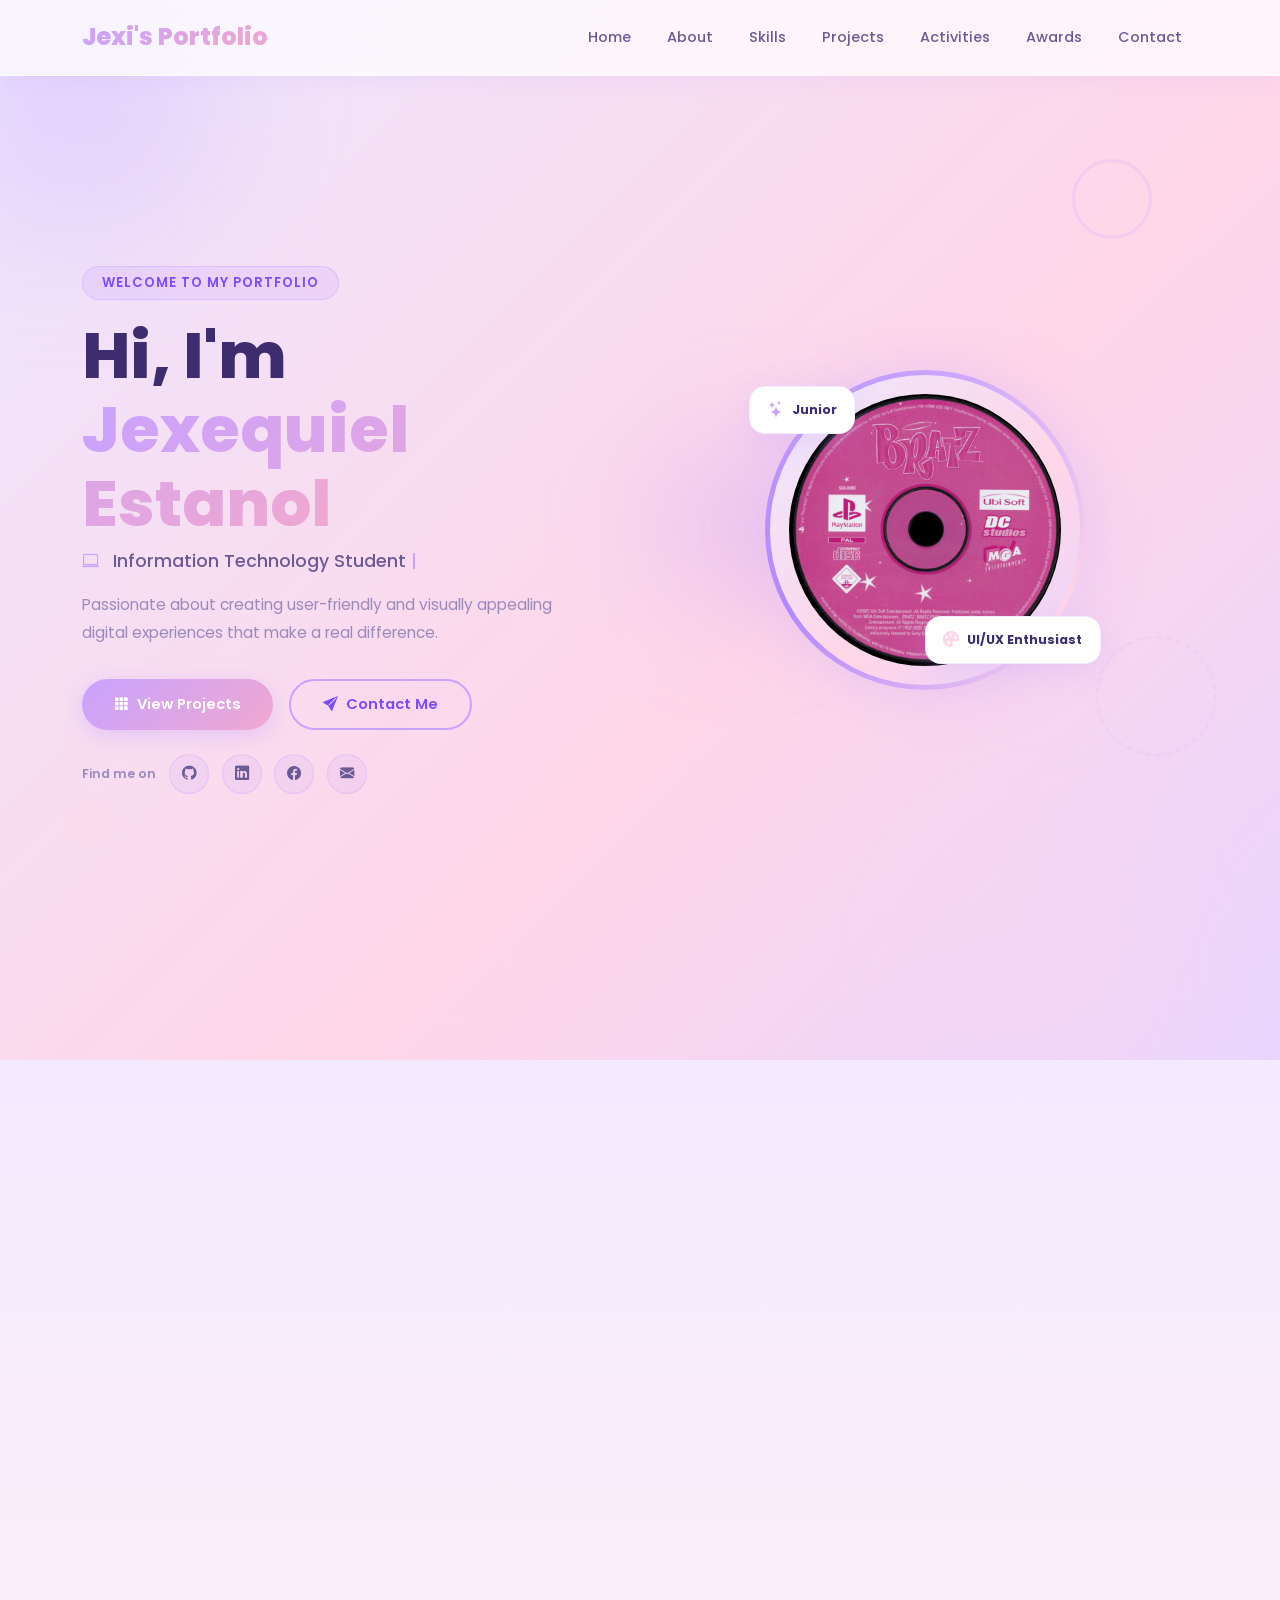
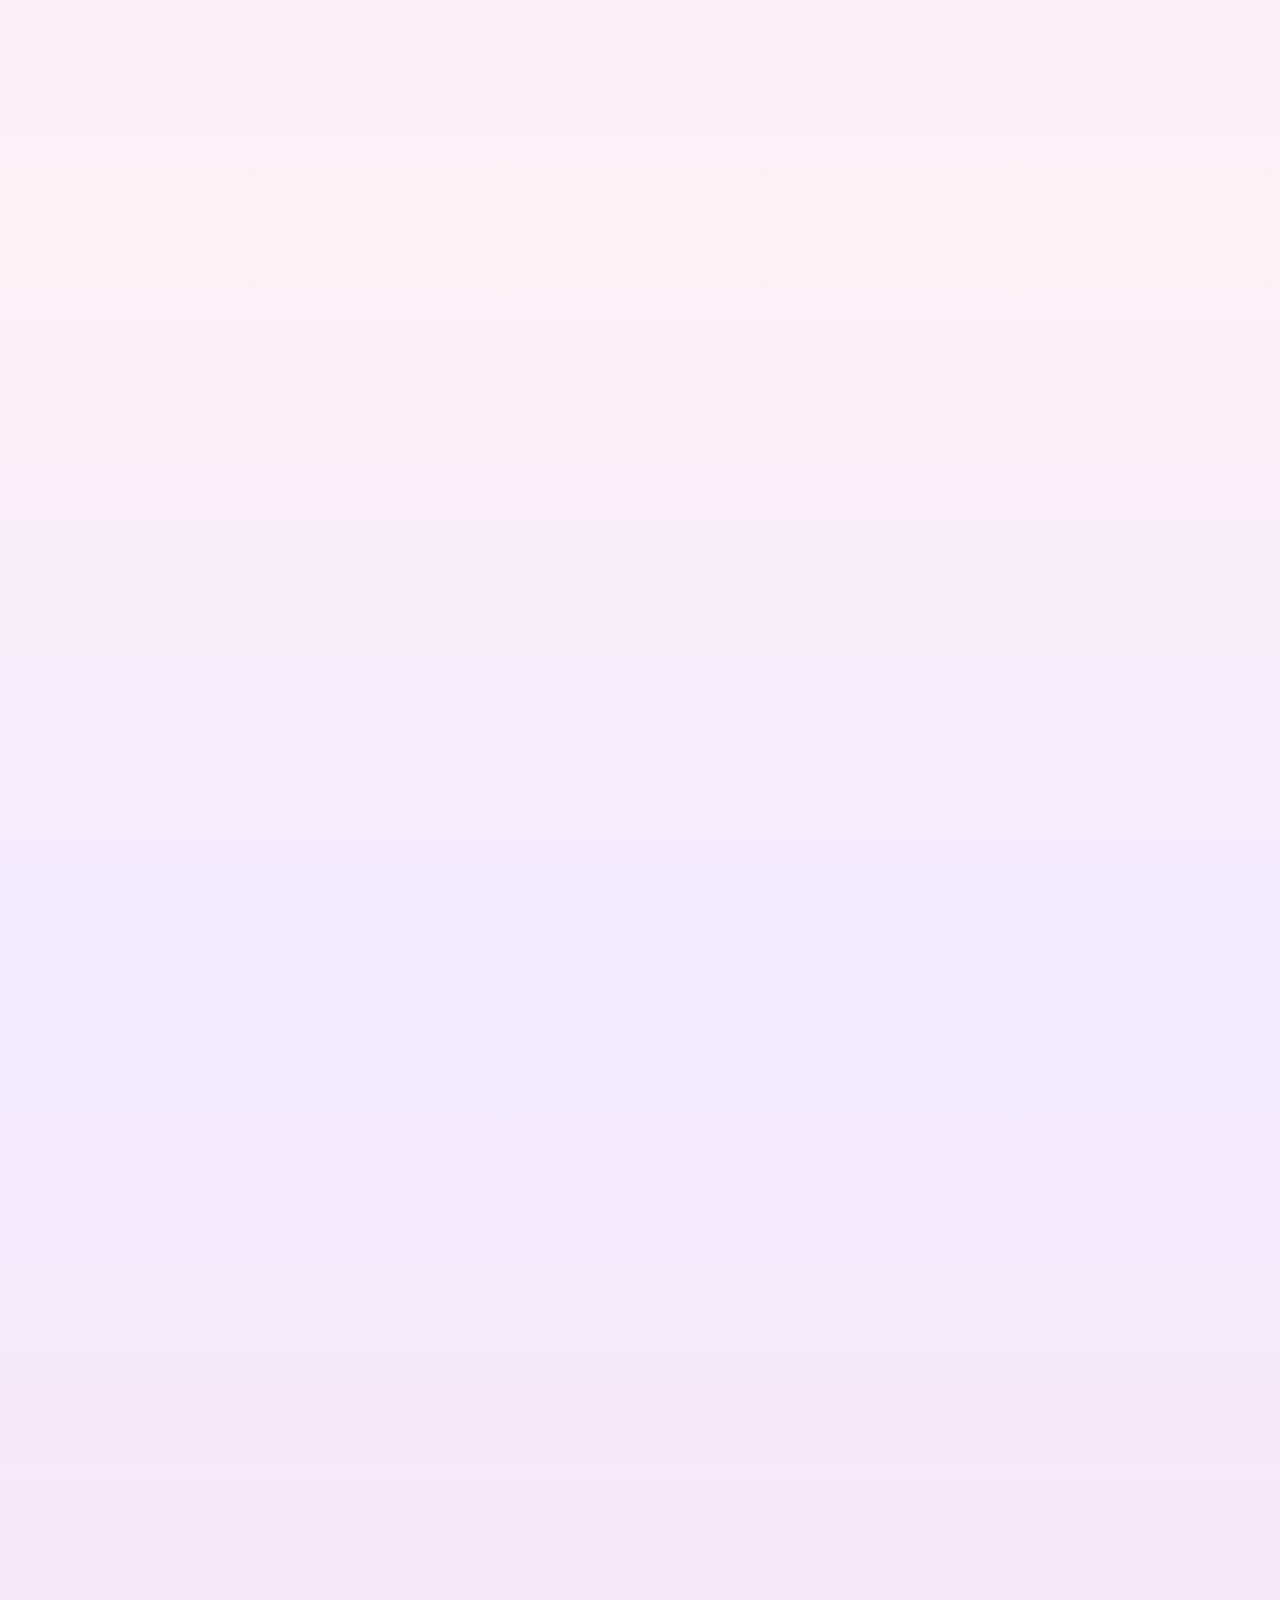
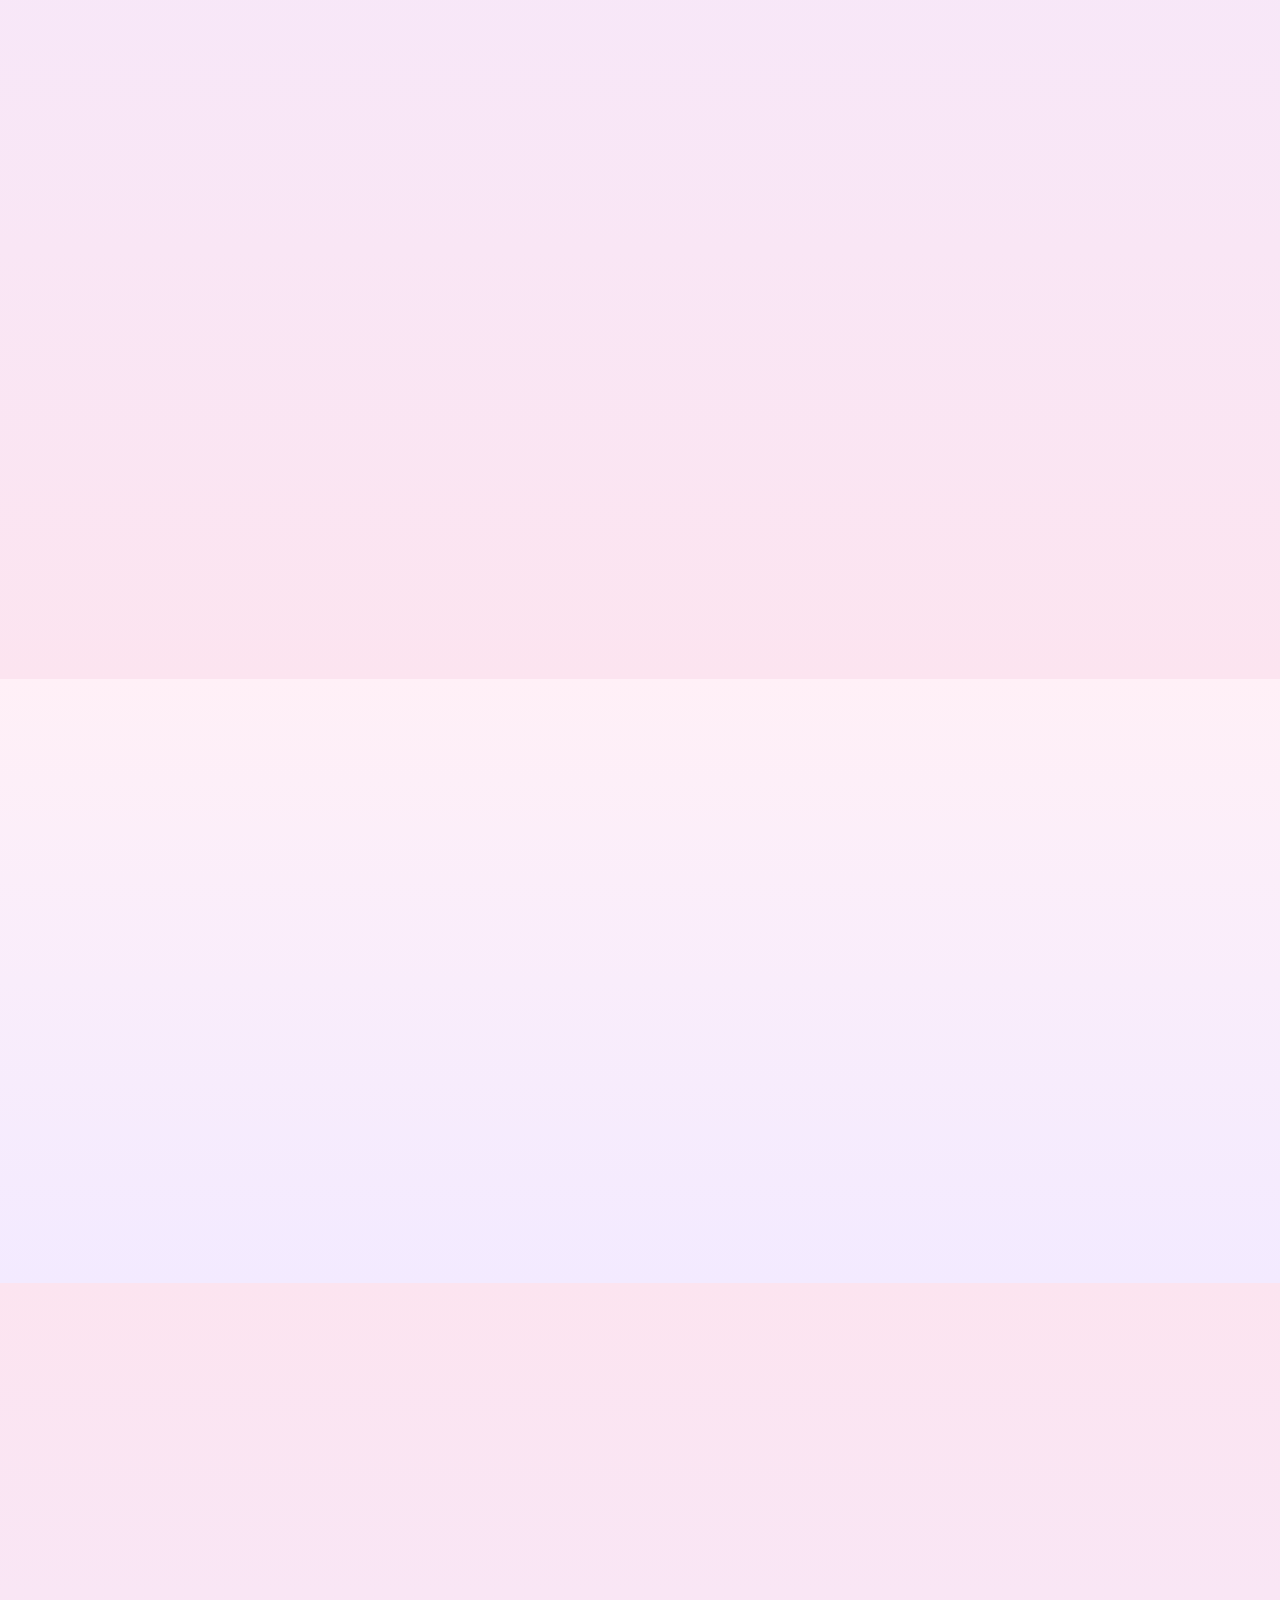
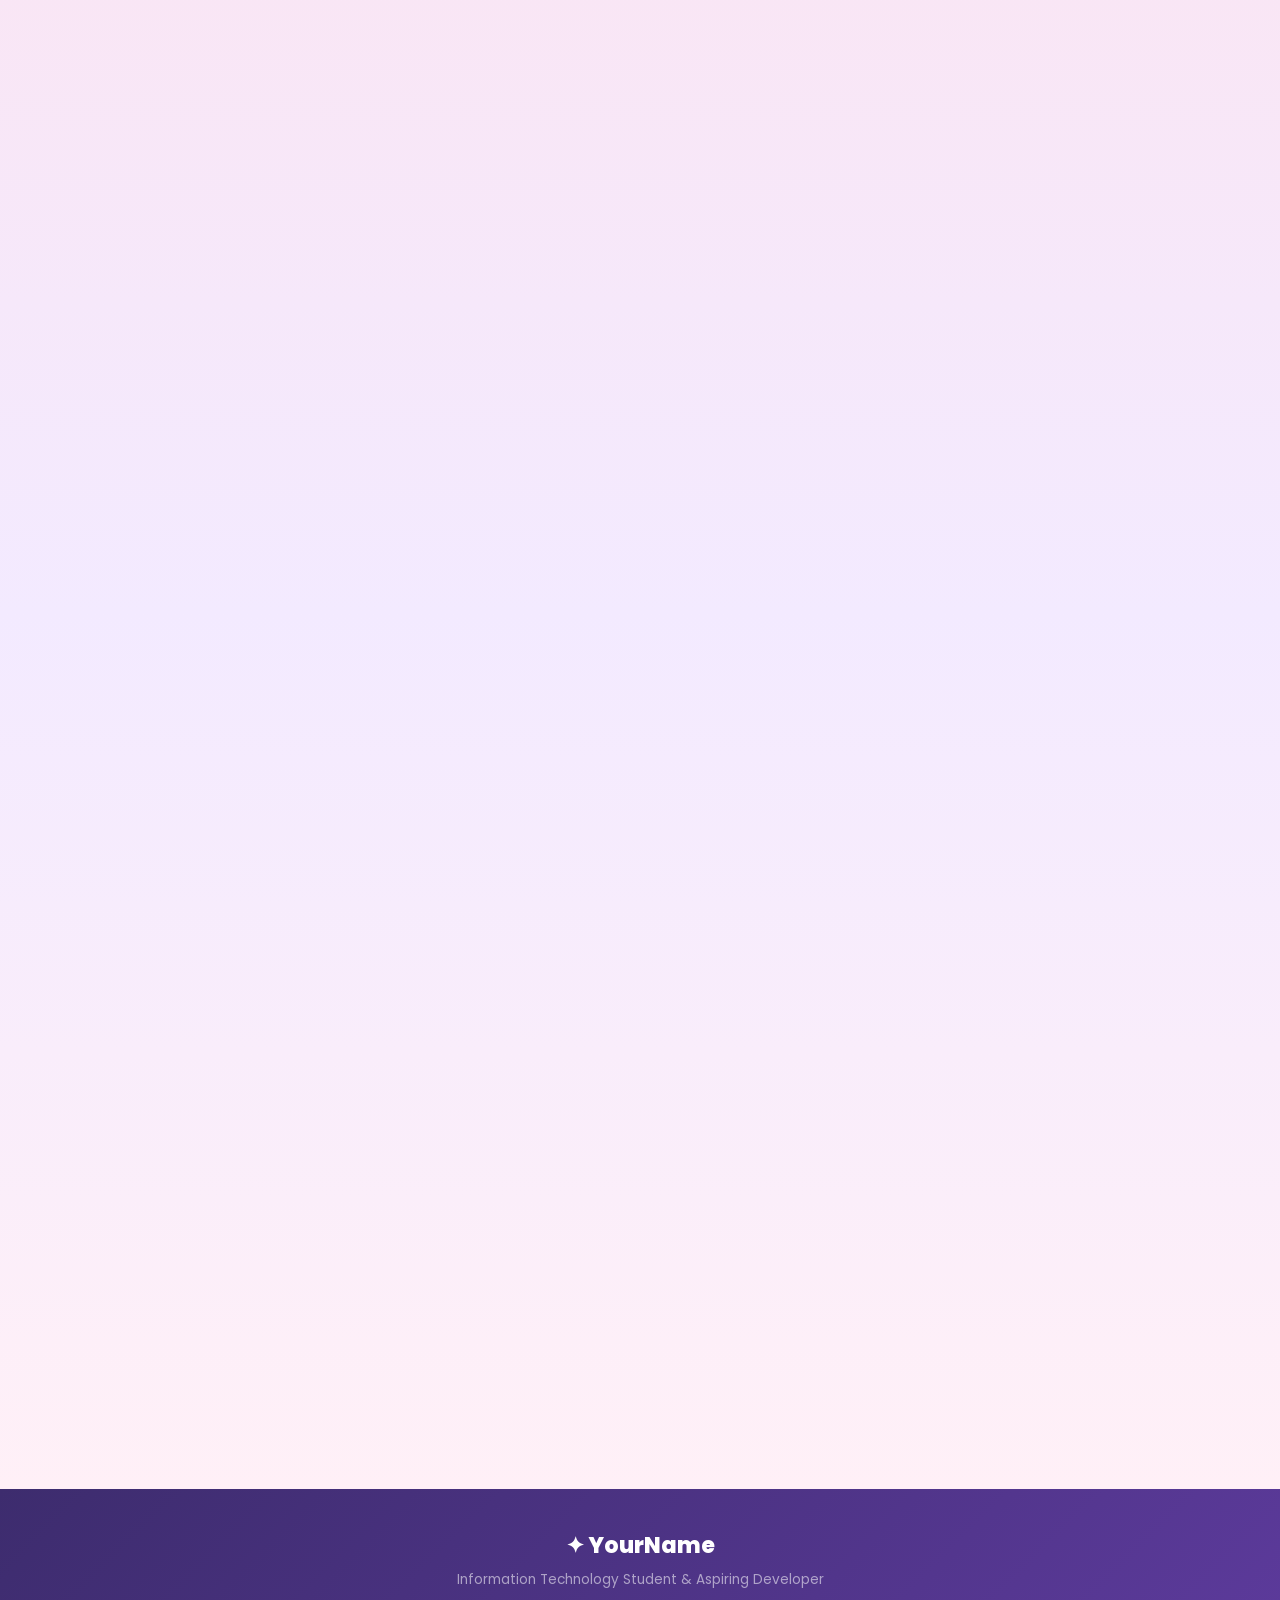
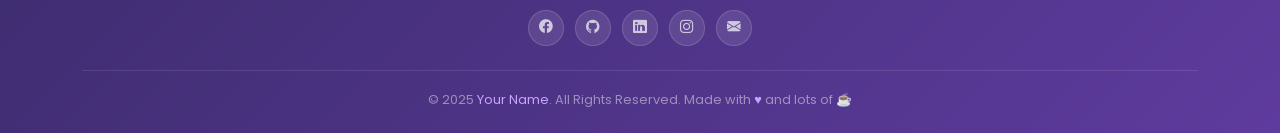
==== commit 87b52d43: "..." ====
--- a/index.html
+++ b/index.html
@@ -1,5 +1,6 @@
 <!DOCTYPE html>
 <html lang="en">
+
 <head>
   <meta charset="UTF-8" />
   <meta name="viewport" content="width=device-width, initial-scale=1.0" />
@@ -12,484 +13,525 @@
   <!-- Google Fonts -->
   <link rel="preconnect" href="https://fonts.googleapis.com" />
   <link rel="preconnect" href="https://fonts.gstatic.com" crossorigin />
-  <link href="https://fonts.googleapis.com/css2?family=Poppins:wght@300;400;500;600;700;800&display=swap" rel="stylesheet" />
+  <link href="https://fonts.googleapis.com/css2?family=Poppins:wght@300;400;500;600;700;800&display=swap"
+    rel="stylesheet" />
   <!-- Custom CSS -->
   <link rel="stylesheet" href="style.css" />
 </head>
+
 <body>
 
-<!-- ===================== NAVBAR ===================== -->
-<nav class="navbar navbar-expand-lg fixed-top" id="mainNavbar">
-  <div class="container">
-    <a class="navbar-brand" href="#hero">Jexi's Portfolio</a>
-    <button class="navbar-toggler" type="button" data-bs-toggle="collapse" data-bs-target="#navbarNav" aria-label="Toggle navigation">
-      <span class="navbar-toggler-icon"></span>
-    </button>
-    <div class="collapse navbar-collapse justify-content-end" id="navbarNav">
-      <ul class="navbar-nav gap-1">
-        <li class="nav-item"><a class="nav-link" href="#hero">Home</a></li>
-        <li class="nav-item"><a class="nav-link" href="#about">About</a></li>
-        <li class="nav-item"><a class="nav-link" href="#skills">Skills</a></li>
-        <li class="nav-item"><a class="nav-link" href="#projects">Projects</a></li>
-        <li class="nav-item"><a class="nav-link" href="#webdev-activities">Activities</a></li>
-        <li class="nav-item"><a class="nav-link" href="#achievements">Awards</a></li>
-        <li class="nav-item"><a class="nav-link" href="#contact">Contact</a></li>
-      </ul>
-    </div>
-  </div>
-</nav>
-
-<!-- ===================== HERO ===================== -->
-<section id="hero">
-  <div class="blob blob-1"></div>
-  <div class="blob blob-2"></div>
-  <div class="blob blob-3"></div>
-  <div class="deco-circle deco-1"></div>
-  <div class="deco-circle deco-2"></div>
-  <div class="deco-circle deco-3"></div>
-
-  <div class="container">
-    <div class="row align-items-center min-vh-100 py-5">
-
-      <div class="col-lg-6 hero-content text-center text-lg-start">
-        <div class="hero-badge">Welcome to my Portfolio</div>
-        <h1 class="hero-title">Hi, I'm<br><span>Jexequiel Estanol</span></h1>
-        <p class="hero-subtitle">
-          <i class="bi bi-laptop me-2" style="color:var(--lavender)"></i>
-          <span id="typingText">Information Technology Student</span>
-          <span class="cursor" style="color:var(--lavender);">|</span>
-        </p>
-        <p class="hero-tagline">Passionate about creating user-friendly and visually appealing digital experiences that make a real difference.</p>
-
-        <div class="d-flex flex-wrap gap-3 justify-content-center justify-content-lg-start">
-          <a href="#projects" class="btn-primary-custom"><i class="bi bi-grid-3x3-gap-fill"></i> View Projects</a>
-          <a href="#contact" class="btn-outline-custom"><i class="bi bi-send-fill"></i> Contact Me</a>
-        </div>
-
-        <div class="hero-socials justify-content-center justify-content-lg-start">
-          <span style="font-size:0.78rem;color:var(--text-light);font-weight:600;">Find me on</span>
-          <a href="#" title="GitHub"><i class="bi bi-github"></i></a>
-          <a href="#" title="LinkedIn"><i class="bi bi-linkedin"></i></a>
-          <a href="#" title="Facebook"><i class="bi bi-facebook"></i></a>
-          <a href="mailto:you@email.com" title="Email"><i class="bi bi-envelope-fill"></i></a>
-        </div>
-      </div>
-
-      <div class="col-lg-6 hero-content d-flex justify-content-center mt-5 mt-lg-0">
-        <div class="profile-wrapper">
-          <div class="profile-ring">
-            <div class="profile-inner">
-              <img src="assets/megaphone.jpg" alt="Megaphone" class="hero-megaphone" />
-            </div>
-          </div>
-          <div style="position:absolute;top:5%;left:-5%;background:white;border-radius:16px;padding:0.7rem 1.1rem;box-shadow:0 8px 28px rgba(200,162,255,0.25);border:1px solid rgba(200,162,255,0.2);font-size:0.78rem;font-weight:700;color:var(--text-dark);display:flex;align-items:center;gap:0.5rem;white-space:nowrap;">
-            <i class="bi bi-stars" style="color:var(--lavender);font-size:1rem;"></i> Junior
-          </div>
-          <div style="position:absolute;bottom:8%;right:-5%;background:white;border-radius:16px;padding:0.7rem 1.1rem;box-shadow:0 8px 28px rgba(200,162,255,0.25);border:1px solid rgba(200,162,255,0.2);font-size:0.78rem;font-weight:700;color:var(--text-dark);display:flex;align-items:center;gap:0.5rem;white-space:nowrap;">
-            <i class="bi bi-palette-fill" style="color:#FFD6E8;font-size:1rem;"></i> UI/UX Enthusiast
-          </div>
-        </div>
-      </div>
-
-    </div>
-  </div>
-</section>
-
-<!-- ===================== ABOUT ===================== -->
-<section id="about">
-  <div class="container">
-    <div class="section-header reveal">
-      <div class="section-tag">Who I Am</div>
-      <h2 class="section-title">About <span>Me</span></h2>
-      <div class="section-divider"><div class="line"></div><div class="dot"></div><div class="line"></div></div>
-    </div>
-
-    <div class="row align-items-center g-5">
-      <div class="col-lg-4 d-flex justify-content-center reveal-left">
-        <div class="about-img-wrapper">
-          <div class="about-img-card">
-            <img src="assets/profile.jpg" alt="Jexi About Photo" style="width:100%; height:100%; object-fit:cover; border-radius:24px;" />
-          </div>
-          <div class="about-stat-badge top-right">
-            <div class="stat-num">6+</div>
-            <div class="stat-label">Projects Done</div>
-          </div>
-          <div class="about-stat-badge bottom-left">
-            <div class="stat-num">3rd</div>
-            <div class="stat-label">Year Student</div>
-          </div>
-        </div>
-      </div>
-
-      <div class="col-lg-8 about-text reveal-right">
-        <h3>Hello! I'm <span style="background:var(--gradient-btn);-webkit-background-clip:text;-webkit-text-fill-color:transparent;background-clip:text;">Your Name</span> 👋</h3>
-        <p>I'm a passionate Information Technology student with a strong interest in web development, UI/UX design, and creating digital solutions that are both functional and beautiful.</p>
-        <p>Currently enrolled in my 3rd year of a Bachelor's degree in IT, I have developed a solid foundation in programming, database management, and user interface design. My goal is to become a full-stack developer who creates impactful digital experiences.</p>
-
-        <ul class="about-info-list">
-          <li><i class="bi bi-mortarboard-fill"></i><strong>Degree:</strong> BS Information Technology</li>
-          <li><i class="bi bi-building"></i><strong>School:</strong> Polytechnic University of the Philippines</li>
-          <li><i class="bi bi-geo-alt-fill"></i><strong>Location:</strong> Tanauan City, Batangas</li>
-          <li><i class="bi bi-calendar-heart-fill"></i><strong>Status:</strong> Open to Internships & Opportunities</li>
-          <li><i class="bi bi-heart-fill"></i><strong>Interests:</strong> Web Dev, UI/UX, Photography, Design</li>
+  <!-- ===================== NAVBAR ===================== -->
+  <nav class="navbar navbar-expand-lg fixed-top" id="mainNavbar">
+    <div class="container">
+      <a class="navbar-brand" href="#hero">Jexi's Portfolio</a>
+      <button class="navbar-toggler" type="button" data-bs-toggle="collapse" data-bs-target="#navbarNav"
+        aria-label="Toggle navigation">
+        <span class="navbar-toggler-icon"></span>
+      </button>
+      <div class="collapse navbar-collapse justify-content-end" id="navbarNav">
+        <ul class="navbar-nav gap-1">
+          <li class="nav-item"><a class="nav-link" href="#hero">Home</a></li>
+          <li class="nav-item"><a class="nav-link" href="#about">About</a></li>
+          <li class="nav-item"><a class="nav-link" href="#skills">Skills</a></li>
+          <li class="nav-item"><a class="nav-link" href="#projects">Projects</a></li>
+          <li class="nav-item"><a class="nav-link" href="#webdev-activities">Activities</a></li>
+          <li class="nav-item"><a class="nav-link" href="#achievements">Awards</a></li>
+          <li class="nav-item"><a class="nav-link" href="#contact">Contact</a></li>
         </ul>
-
-        <div class="mt-3">
-          <a href="#" class="btn-primary-custom me-2"><i class="bi bi-download"></i> Download CV</a>
-          <a href="#projects" class="btn-outline-custom"><i class="bi bi-eye-fill"></i> My Work</a>
-        </div>
-      </div>
-    </div>
-  </div>
-</section>
-
-<!-- ===================== SKILLS ===================== -->
-<section id="skills">
-  <div class="container">
-    <div class="section-header reveal">
-      <div class="section-tag">What I Know</div>
-      <h2 class="section-title">My <span>Skills</span></h2>
-      <div class="section-divider"><div class="line"></div><div class="dot"></div><div class="line"></div></div>
-    </div>
-
-    <div class="row g-4">
-      <div class="col-6 col-md-4 col-lg-3 reveal delay-1">
-        <div class="skill-card">
-          <div class="skill-icon-wrap bg-html"><i class="bi bi-filetype-html"></i></div>
-          <h6>HTML5</h6>
-          <div class="skill-bar"><div class="skill-fill" data-width="92"></div></div>
-          <div class="skill-percent">92%</div>
-        </div>
-      </div>
-      <div class="col-6 col-md-4 col-lg-3 reveal delay-2">
-        <div class="skill-card">
-          <div class="skill-icon-wrap bg-css"><i class="bi bi-filetype-css"></i></div>
-          <h6>CSS3</h6>
-          <div class="skill-bar"><div class="skill-fill" data-width="88"></div></div>
-          <div class="skill-percent">88%</div>
-        </div>
-      </div>
-      <div class="col-6 col-md-4 col-lg-3 reveal delay-3">
-        <div class="skill-card">
-          <div class="skill-icon-wrap bg-bootstrap"><i class="bi bi-bootstrap-fill"></i></div>
-          <h6>Bootstrap</h6>
-          <div class="skill-bar"><div class="skill-fill" data-width="85"></div></div>
-          <div class="skill-percent">85%</div>
-        </div>
-      </div>
-      <div class="col-6 col-md-4 col-lg-3 reveal delay-4">
-        <div class="skill-card">
-          <div class="skill-icon-wrap bg-js"><i class="bi bi-filetype-js"></i></div>
-          <h6>JavaScript</h6>
-          <div class="skill-bar"><div class="skill-fill" data-width="75"></div></div>
-          <div class="skill-percent">75%</div>
-        </div>
-      </div>
-      <div class="col-6 col-md-4 col-lg-3 reveal delay-1">
-        <div class="skill-card">
-          <div class="skill-icon-wrap bg-php"><i class="bi bi-filetype-php"></i></div>
-          <h6>PHP</h6>
-          <div class="skill-bar"><div class="skill-fill" data-width="70"></div></div>
-          <div class="skill-percent">70%</div>
-        </div>
-      </div>
-      <div class="col-6 col-md-4 col-lg-3 reveal delay-2">
-        <div class="skill-card">
-          <div class="skill-icon-wrap bg-mysql"><i class="bi bi-database-fill"></i></div>
-          <h6>MySQL</h6>
-          <div class="skill-bar"><div class="skill-fill" data-width="72"></div></div>
-          <div class="skill-percent">72%</div>
-        </div>
-      </div>
-      <div class="col-6 col-md-4 col-lg-3 reveal delay-3">
-        <div class="skill-card">
-          <div class="skill-icon-wrap bg-git"><i class="bi bi-git"></i></div>
-          <h6>Git & GitHub</h6>
-          <div class="skill-bar"><div class="skill-fill" data-width="80"></div></div>
-          <div class="skill-percent">80%</div>
-        </div>
-      </div>
-      <div class="col-6 col-md-4 col-lg-3 reveal delay-4">
-        <div class="skill-card">
-          <div class="skill-icon-wrap bg-uiux"><i class="bi bi-palette2"></i></div>
-          <h6>UI/UX Design</h6>
-          <div class="skill-bar"><div class="skill-fill" data-width="78"></div></div>
-          <div class="skill-percent">78%</div>
-        </div>
-      </div>
-    </div>
-  </div>
-</section>
-
-<!-- ===================== PROJECTS ===================== -->
-<section id="projects">
-  <div class="container">
-    <div class="section-header reveal">
-      <div class="section-tag">My Work</div>
-      <h2 class="section-title">Featured <span>Projects</span></h2>
-      <div class="section-divider"><div class="line"></div><div class="dot"></div><div class="line"></div></div>
-    </div>
-
-    <div class="row g-4">
-      <div class="col-md-6 col-lg-4 reveal delay-1">
-        <div class="project-card">
-          <div class="project-img pg-1">
-            <i class="bi bi-shop-window"></i><span>Project Preview</span>
-            <div class="project-overlay"><a href="#" class="btn-project"><i class="bi bi-eye-fill"></i> Preview</a></div>
-          </div>
-          <div class="project-body">
-            <h5>PUP DASH</h5>
-            <p>A comprehensive dashboard system designed for PUP featuring analytics, user management, and real-time data visualization.</p>
-            <div><span class="tech-tag">HTML</span><span class="tech-tag">CSS</span><span class="tech-tag">PHP</span><span class="tech-tag">MySQL</span></div>
-            <a href="#" class="btn-project"><i class="bi bi-arrow-up-right-square-fill"></i> View Project</a>
-          </div>
-        </div>
-      </div>
-      <div class="col-md-6 col-lg-4 reveal delay-2">
-        <div class="project-card">
-          <div class="project-img pg-2">
-            <i class="bi bi-people-fill"></i><span>Project Preview</span>
-            <div class="project-overlay"><a href="#" class="btn-project"><i class="bi bi-eye-fill"></i> Preview</a></div>
-          </div>
-          <div class="project-body">
-            <h5>PICKLED</h5>
-            <p>An innovative web application for managing and exploring pickling recipes with interactive tutorials and community features.</p>
-            <div><span class="tech-tag">Bootstrap</span><span class="tech-tag">PHP</span><span class="tech-tag">MySQL</span><span class="tech-tag">JS</span></div>
-            <a href="#" class="btn-project"><i class="bi bi-arrow-up-right-square-fill"></i> View Project</a>
-          </div>
-        </div>
-      </div>
-      <div class="col-md-6 col-lg-4 reveal delay-3">
-        <div class="project-card">
-          <div class="project-img pg-3">
-            <i class="bi bi-journal-richtext"></i><span>Project Preview</span>
-            <div class="project-overlay"><a href="#" class="btn-project"><i class="bi bi-eye-fill"></i> Preview</a></div>
-          </div>
-          <div class="project-body">
-            <h5>PRETTY BY JEXI</h5>
-            <p>A stylish portfolio and showcase platform for beauty products and services with modern design and seamless UX.</p>
-            <div><span class="tech-tag">HTML</span><span class="tech-tag">CSS</span><span class="tech-tag">JavaScript</span></div>
-            <a href="#" class="btn-project"><i class="bi bi-arrow-up-right-square-fill"></i> View Project</a>
-          </div>
-        </div>
-      </div>
-      <div class="col-md-6 col-lg-4 reveal delay-1">
-        <div class="project-card">
-          <div class="project-img pg-4">
-            <i class="bi bi-clipboard2-pulse-fill"></i><span>Project Preview</span>
-            <div class="project-overlay"><a href="#" class="btn-project"><i class="bi bi-eye-fill"></i> Preview</a></div>
-          </div>
-          <div class="project-body">
-            <h5>LAKBAYLOKAL</h5>
-            <p>A travel guide application promoting local destinations and experiences with interactive maps and tourist recommendations.</p>
-            <div><span class="tech-tag">Figma</span><span class="tech-tag">UI/UX</span><span class="tech-tag">Prototyping</span></div>
-            <a href="#" class="btn-project"><i class="bi bi-arrow-up-right-square-fill"></i> View Project</a>
-          </div>
-        </div>
-      </div>
-      <div class="col-md-6 col-lg-4 reveal delay-2">
-        <div class="project-card">
-          <div class="project-img pg-5">
-            <i class="bi bi-bag-heart-fill"></i><span>Project Preview</span>
-            <div class="project-overlay"><a href="#" class="btn-project"><i class="bi bi-eye-fill"></i> Preview</a></div>
-          </div>
-          <div class="project-body">
-            <h5>Event Management System</h5>
-            <p>A web-based system for scheduling events, managing attendees, and sending automated notifications.</p>
-            <div><span class="tech-tag">PHP</span><span class="tech-tag">Bootstrap</span><span class="tech-tag">MySQL</span></div>
-            <a href="#" class="btn-project"><i class="bi bi-arrow-up-right-square-fill"></i> View Project</a>
-          </div>
-        </div>
-      </div>
-      <div class="col-md-6 col-lg-4 reveal delay-3">
-        <div class="project-card">
-          <div class="project-img pg-6">
-            <i class="bi bi-card-checklist"></i><span>Project Preview</span>
-            <div class="project-overlay"><a href="#" class="btn-project"><i class="bi bi-eye-fill"></i> Preview</a></div>
-          </div>
-          <div class="project-body">
-            <h5>Task & To-Do Tracker</h5>
-            <p>A clean productivity app with drag-and-drop task management, priority labels, and local storage.</p>
-            <div><span class="tech-tag">HTML</span><span class="tech-tag">CSS</span><span class="tech-tag">JavaScript</span></div>
-            <a href="#" class="btn-project"><i class="bi bi-arrow-up-right-square-fill"></i> View Project</a>
-          </div>
-        </div>
-      </div>
-    </div>
-  </div>
-</section>
-
-<!-- ===================== WEBDEV ACTIVITIES ===================== -->
-<section id="webdev-activities">
-  <div class="container">
-    <div class="section-header reveal">
-      <div class="section-tag">Practice & Progress</div>
-      <h2 class="section-title">Webdev <span>Activities</span></h2>
-      <div class="section-divider"><div class="line"></div><div class="dot"></div><div class="line"></div></div>
-    </div>
-
-    <div class="row g-4">
-      <div class="col-md-6 col-lg-3 reveal delay-1">
-        <div class="activity-card">
-          <div class="activity-icon"><i class="bi bi-code-slash"></i></div>
-          <h3>Activity 1</h3>
-          <p>Explore my first web development activity.</p>
-          <a href="https://jexiestanol.github.io/webdev/WEBDEV-A1/" class="btn-project" target="_blank" rel="noopener noreferrer"><i class="bi bi-box-arrow-up-right"></i> Activity 1</a>
-        </div>
-      </div>
-      <div class="col-md-6 col-lg-3 reveal delay-2">
-        <div class="activity-card activity-card-upcoming">
-          <div class="activity-icon"><i class="bi bi-hourglass-split"></i></div>
-          <h3>Upcoming Activity</h3>
-          <p>More web development activities are on the way.</p>
-        </div>
-      </div>
-      <div class="col-md-6 col-lg-3 reveal delay-3">
-        <div class="activity-card activity-card-upcoming">
-          <div class="activity-icon"><i class="bi bi-hourglass-split"></i></div>
-          <h3>Upcoming Activity</h3>
-          <p>More web development activities are on the way.</p>
-        </div>
-      </div>
-      <div class="col-md-6 col-lg-3 reveal delay-4">
-        <div class="activity-card activity-card-upcoming">
-          <div class="activity-icon"><i class="bi bi-hourglass-split"></i></div>
-          <h3>Upcoming Activity</h3>
-          <p>More web development activities are on the way.</p>
-        </div>
-      </div>
-    </div>
-  </div>
-</section>
-
-<!-- ===================== ACHIEVEMENTS ===================== -->
-<section id="achievements">
-  <div class="container">
-    <div class="section-header reveal">
-      <div class="section-tag">Recognition</div>
-      <h2 class="section-title">Achievements & <span>Certifications</span></h2>
-      <div class="section-divider"><div class="line"></div><div class="dot"></div><div class="line"></div></div>
-    </div>
-
-    <div class="row g-4">
-      <div class="col-md-6 col-lg-4 reveal delay-1">
-        <div class="achievement-card">
-          <div class="achievement-icon"><i class="bi bi-trophy-fill"></i></div>
-          <h6>Best IT Project Award</h6>
-          <p>Awarded Best Project in the Annual IT Showcase for outstanding web app development and presentation.</p>
-          <span class="achievement-date">May 2024</span>
-        </div>
-      </div>
-      <div class="col-md-6 col-lg-4 reveal delay-2">
-        <div class="achievement-card">
-          <div class="achievement-icon"><i class="bi bi-patch-check-fill"></i></div>
-          <h6>HTML, CSS & JavaScript Cert</h6>
-          <p>Completed the Full Web Development Fundamentals certification from freeCodeCamp with 300+ hours.</p>
-          <span class="achievement-date">January 2024</span>
-        </div>
-      </div>
-      <div class="col-md-6 col-lg-4 reveal delay-3">
-        <div class="achievement-card">
-          <div class="achievement-icon"><i class="bi bi-mortarboard-fill"></i></div>
-          <h6>Academic Excellence Award</h6>
-          <p>Recognized for maintaining a GPA of 1.5 (with highest distinction) for three consecutive semesters.</p>
-          <span class="achievement-date">2022 – 2024</span>
-        </div>
-      </div>
-      <div class="col-md-6 col-lg-4 reveal delay-1">
-        <div class="achievement-card">
-          <div class="achievement-icon"><i class="bi bi-palette-fill"></i></div>
-          <h6>UI/UX Design Fundamentals</h6>
-          <p>Completed Google's UX Design Professional Certificate covering research, wireframing, and prototyping.</p>
-          <span class="achievement-date">March 2024</span>
-        </div>
-      </div>
-      <div class="col-md-6 col-lg-4 reveal delay-2">
-        <div class="achievement-card">
-          <div class="achievement-icon"><i class="bi bi-people-fill"></i></div>
-          <h6>Hackathon Finalist</h6>
-          <p>Reached the finals of the Regional University IT Hackathon with a web project on disaster preparedness.</p>
-          <span class="achievement-date">October 2023</span>
-        </div>
-      </div>
-      <div class="col-md-6 col-lg-4 reveal delay-3">
-        <div class="achievement-card">
-          <div class="achievement-icon"><i class="bi bi-github"></i></div>
-          <h6>Open Source Contributor</h6>
-          <p>Contributed bug fixes and documentation to several open-source repositories on GitHub.</p>
-          <span class="achievement-date">2023 – Present</span>
-        </div>
-      </div>
-    </div>
-  </div>
-</section>
-
-<!-- ===================== CONTACT ===================== -->
-<section id="contact">
-  <div class="container">
-    <div class="section-header reveal">
-      <div class="section-tag">Get In Touch</div>
-      <h2 class="section-title">Contact <span>Me</span></h2>
-      <div class="section-divider"><div class="line"></div><div class="dot"></div><div class="line"></div></div>
-    </div>
-
-    <div class="row g-4">
-      <div class="col-lg-6 reveal-left mx-auto">
-        <div class="contact-info-card">
-          <h4>Let's <span style="background:var(--gradient-btn);-webkit-background-clip:text;-webkit-text-fill-color:transparent;background-clip:text;">Connect</span> 💜</h4>
-          <p>I'm open to internship opportunities, freelance projects, and collaborations. Feel free to reach out!</p>
-
-          <a href="mailto:yourname@email.com" class="contact-item">
-            <div class="contact-icon-wrap"><i class="bi bi-envelope-fill"></i></div>
-            <div class="contact-item-text"><small>Email</small><span>jexequielestanol18@email.com</span></div>
-          </a>
-          <a href="tel:+639123456789" class="contact-item">
-            <div class="contact-icon-wrap"><i class="bi bi-telephone-fill"></i></div>
-            <div class="contact-item-text"><small>Phone</small><span>+63 955 045 2896</span></div>
-          </a>
-          <a href="#" class="contact-item">
-            <div class="contact-icon-wrap"><i class="bi bi-geo-alt-fill"></i></div>
-            <div class="contact-item-text"><small>Location</small><span>Tanauan City, Batangas</span></div>
-          </a>
-
-          <hr style="border-color:rgba(200,162,255,0.2);margin:1.2rem 0;" />
-          <p style="font-size:0.82rem;color:var(--text-light);font-weight:600;text-transform:uppercase;letter-spacing:1px;margin-bottom:0.8rem;">Follow Me</p>
-          <div class="social-link-grid">
-            <a href="#" class="social-link-btn"><i class="bi bi-facebook" style="color:#1877F2;"></i> Facebook</a>
-            <a href="#" class="social-link-btn"><i class="bi bi-github"></i> GitHub</a>
-            <a href="#" class="social-link-btn"><i class="bi bi-linkedin" style="color:#0A66C2;"></i> LinkedIn</a>
-            <a href="#" class="social-link-btn"><i class="bi bi-instagram" style="color:#E1306C;"></i> Instagram</a>
-          </div>
-        </div>
-      </div>
-
-      
-    </div>
-  </div>
-</section>
-
-<!-- ===================== FOOTER ===================== -->
-<footer>
-  <div class="container text-center">
-    <div class="footer-brand">✦ YourName</div>
-    <p class="footer-text">Information Technology Student &amp; Aspiring Developer</p>
-    <div class="footer-socials justify-content-center">
-      <a href="#"><i class="bi bi-facebook"></i></a>
-      <a href="#"><i class="bi bi-github"></i></a>
-      <a href="#"><i class="bi bi-linkedin"></i></a>
-      <a href="#"><i class="bi bi-instagram"></i></a>
-      <a href="mailto:yourname@email.com"><i class="bi bi-envelope-fill"></i></a>
-    </div>
-    <div class="footer-copy">
-      &copy; 2025 <span>Your Name</span>. All Rights Reserved. Made with <span>♥</span> and lots of <span>☕</span>
-    </div>
-  </div>
-</footer>
-
-<button id="backToTop" title="Back to top"><i class="bi bi-arrow-up"></i></button>
-
-<!-- Bootstrap 5 JS -->
-<script src="https://cdn.jsdelivr.net/npm/bootstrap@5.3.3/dist/js/bootstrap.bundle.min.js"></script>
-<script src="script.js"></script>
+      </div>
+    </div>
+  </nav>
+
+  <!-- ===================== HERO ===================== -->
+  <section id="hero">
+    <div class="blob blob-1"></div>
+    <div class="blob blob-2"></div>
+    <div class="blob blob-3"></div>
+    <div class="deco-circle deco-1"></div>
+    <div class="deco-circle deco-2"></div>
+    <div class="deco-circle deco-3"></div>
+
+    <div class="container">
+      <div class="row align-items-center min-vh-100 py-5">
+
+        <div class="col-lg-6 hero-content text-center text-lg-start">
+          <div class="hero-badge">Welcome to my Portfolio</div>
+          <h1 class="hero-title">Hi, I'm<br><span>Jexequiel Estanol</span></h1>
+          <p class="hero-subtitle">
+            <i class="bi bi-laptop me-2" style="color:var(--lavender)"></i>
+            <span id="typingText">Information Technology Student</span>
+            <span class="cursor" style="color:var(--lavender);">|</span>
+          </p>
+          <p class="hero-tagline">Passionate about creating user-friendly and visually appealing digital experiences
+            that make a real difference.</p>
+
+          <div class="d-flex flex-wrap gap-3 justify-content-center justify-content-lg-start">
+            <a href="#projects" class="btn-primary-custom"><i class="bi bi-grid-3x3-gap-fill"></i> View Projects</a>
+            <a href="#contact" class="btn-outline-custom"><i class="bi bi-send-fill"></i> Contact Me</a>
+          </div>
+
+          <div class="hero-socials justify-content-center justify-content-lg-start">
+            <span style="font-size:0.78rem;color:var(--text-light);font-weight:600;">Find me on</span>
+            <a href="#" title="GitHub"><i class="bi bi-github"></i></a>
+            <a href="#" title="LinkedIn"><i class="bi bi-linkedin"></i></a>
+            <a href="#" title="Facebook"><i class="bi bi-facebook"></i></a>
+            <a href="mailto:you@email.com" title="Email"><i class="bi bi-envelope-fill"></i></a>
+          </div>
+        </div>
+
+        <div class="col-lg-6 hero-content d-flex justify-content-center mt-5 mt-lg-0">
+          <div class="profile-wrapper">
+            <div class="profile-ring">
+              <div class="profile-inner">
+                <img src="assets/Disk.jpg" alt="Bratz game disc" class="hero-megaphone" />
+              </div>
+            </div>
+            <div
+              style="position:absolute;top:5%;left:-5%;background:white;border-radius:16px;padding:0.7rem 1.1rem;box-shadow:0 8px 28px rgba(200,162,255,0.25);border:1px solid rgba(200,162,255,0.2);font-size:0.78rem;font-weight:700;color:var(--text-dark);display:flex;align-items:center;gap:0.5rem;white-space:nowrap;">
+              <i class="bi bi-stars" style="color:var(--lavender);font-size:1rem;"></i> Junior
+            </div>
+            <div
+              style="position:absolute;bottom:8%;right:-5%;background:white;border-radius:16px;padding:0.7rem 1.1rem;box-shadow:0 8px 28px rgba(200,162,255,0.25);border:1px solid rgba(200,162,255,0.2);font-size:0.78rem;font-weight:700;color:var(--text-dark);display:flex;align-items:center;gap:0.5rem;white-space:nowrap;">
+              <i class="bi bi-palette-fill" style="color:#FFD6E8;font-size:1rem;"></i> UI/UX Enthusiast
+            </div>
+          </div>
+        </div>
+
+      </div>
+    </div>
+  </section>
+
+  <!-- ===================== ABOUT ===================== -->
+  <section id="about">
+    <div class="container">
+      <div class="section-header reveal">
+        <div class="section-tag">Who I Am</div>
+        <h2 class="section-title">About <span>Me</span></h2>
+        <div class="section-divider">
+          <div class="line"></div>
+          <div class="dot"></div>
+          <div class="line"></div>
+        </div>
+      </div>
+
+      <div class="row align-items-center g-5">
+        <div class="col-lg-4 d-flex justify-content-center reveal-left">
+          <div class="about-img-wrapper">
+            <div class="about-img-card">
+              <img src="assets/profile.jpg" alt="Jexi About Photo"
+                style="width:100%; height:100%; object-fit:cover; border-radius:24px;" />
+            </div>
+            <div class="about-stat-badge top-right">
+              <div class="stat-num">6+</div>
+              <div class="stat-label">Projects Done</div>
+            </div>
+            <div class="about-stat-badge bottom-left">
+              <div class="stat-num">3rd</div>
+              <div class="stat-label">Year Student</div>
+            </div>
+          </div>
+        </div>
+
+        <div class="col-lg-8 about-text reveal-right">
+          <h3>Hello! I'm <span
+              style="background:var(--gradient-btn);-webkit-background-clip:text;-webkit-text-fill-color:transparent;background-clip:text;">Your
+              Name</span> 👋</h3>
+          <p>I'm a passionate Information Technology student with a strong interest in web development, UI/UX design,
+            and creating digital solutions that are both functional and beautiful.</p>
+          <p>Currently enrolled in my 3rd year of a Bachelor's degree in IT, I have developed a solid foundation in
+            programming, database management, and user interface design. My goal is to become a full-stack developer who
+            creates impactful digital experiences.</p>
+
+          <ul class="about-info-list">
+            <li><i class="bi bi-mortarboard-fill"></i><strong>Degree:</strong> BS Information Technology</li>
+            <li><i class="bi bi-building"></i><strong>School:</strong> Polytechnic University of the Philippines</li>
+            <li><i class="bi bi-geo-alt-fill"></i><strong>Location:</strong> Tanauan City, Batangas</li>
+            <li><i class="bi bi-calendar-heart-fill"></i><strong>Status:</strong> Open to Internships & Opportunities
+            </li>
+            <li><i class="bi bi-heart-fill"></i><strong>Interests:</strong> Web Dev, UI/UX, Photography, Design</li>
+          </ul>
+
+          <div class="mt-3">
+            <a href="#" class="btn-primary-custom me-2"><i class="bi bi-download"></i> Download CV</a>
+            <a href="#projects" class="btn-outline-custom"><i class="bi bi-eye-fill"></i> My Work</a>
+          </div>
+        </div>
+      </div>
+    </div>
+  </section>
+
+  <!-- ===================== SKILLS ===================== -->
+  <section id="skills">
+    <div class="container">
+      <div class="section-header reveal">
+        <div class="section-tag">What I Know</div>
+        <h2 class="section-title">My <span>Skills</span></h2>
+        <div class="section-divider">
+          <div class="line"></div>
+          <div class="dot"></div>
+          <div class="line"></div>
+        </div>
+      </div>
+
+      <div class="row g-4">
+        <div class="col-6 col-md-4 col-lg-3 reveal delay-1">
+          <div class="skill-card">
+            <div class="skill-icon-wrap bg-html"><i class="bi bi-filetype-html"></i></div>
+            <h6>HTML5</h6>
+            <div class="skill-bar">
+              <div class="skill-fill" data-width="92"></div>
+            </div>
+            <div class="skill-percent">92%</div>
+          </div>
+        </div>
+        <div class="col-6 col-md-4 col-lg-3 reveal delay-2">
+          <div class="skill-card">
+            <div class="skill-icon-wrap bg-css"><i class="bi bi-filetype-css"></i></div>
+            <h6>CSS3</h6>
+            <div class="skill-bar">
+              <div class="skill-fill" data-width="88"></div>
+            </div>
+            <div class="skill-percent">88%</div>
+          </div>
+        </div>
+        <div class="col-6 col-md-4 col-lg-3 reveal delay-3">
+          <div class="skill-card">
+            <div class="skill-icon-wrap bg-bootstrap"><i class="bi bi-bootstrap-fill"></i></div>
+            <h6>Bootstrap</h6>
+            <div class="skill-bar">
+              <div class="skill-fill" data-width="85"></div>
+            </div>
+            <div class="skill-percent">85%</div>
+          </div>
+        </div>
+        <div class="col-6 col-md-4 col-lg-3 reveal delay-4">
+          <div class="skill-card">
+            <div class="skill-icon-wrap bg-js"><i class="bi bi-filetype-js"></i></div>
+            <h6>JavaScript</h6>
+            <div class="skill-bar">
+              <div class="skill-fill" data-width="75"></div>
+            </div>
+            <div class="skill-percent">75%</div>
+          </div>
+        </div>
+        <div class="col-6 col-md-4 col-lg-3 reveal delay-1">
+          <div class="skill-card">
+            <div class="skill-icon-wrap bg-php"><i class="bi bi-filetype-php"></i></div>
+            <h6>PHP</h6>
+            <div class="skill-bar">
+              <div class="skill-fill" data-width="70"></div>
+            </div>
+            <div class="skill-percent">70%</div>
+          </div>
+        </div>
+        <div class="col-6 col-md-4 col-lg-3 reveal delay-2">
+          <div class="skill-card">
+            <div class="skill-icon-wrap bg-mysql"><i class="bi bi-database-fill"></i></div>
+            <h6>MySQL</h6>
+            <div class="skill-bar">
+              <div class="skill-fill" data-width="72"></div>
+            </div>
+            <div class="skill-percent">72%</div>
+          </div>
+        </div>
+        <div class="col-6 col-md-4 col-lg-3 reveal delay-3">
+          <div class="skill-card">
+            <div class="skill-icon-wrap bg-git"><i class="bi bi-git"></i></div>
+            <h6>Git & GitHub</h6>
+            <div class="skill-bar">
+              <div class="skill-fill" data-width="80"></div>
+            </div>
+            <div class="skill-percent">80%</div>
+          </div>
+        </div>
+        <div class="col-6 col-md-4 col-lg-3 reveal delay-4">
+          <div class="skill-card">
+            <div class="skill-icon-wrap bg-uiux"><i class="bi bi-palette2"></i></div>
+            <h6>UI/UX Design</h6>
+            <div class="skill-bar">
+              <div class="skill-fill" data-width="78"></div>
+            </div>
+            <div class="skill-percent">78%</div>
+          </div>
+        </div>
+      </div>
+    </div>
+  </section>
+
+  <!-- ===================== PROJECTS ===================== -->
+  <section id="projects">
+    <div class="container">
+      <div class="section-header reveal">
+        <div class="section-tag">My Work</div>
+        <h2 class="section-title">Featured <span>Projects</span></h2>
+        <div class="section-divider">
+          <div class="line"></div>
+          <div class="dot"></div>
+          <div class="line"></div>
+        </div>
+      </div>
+
+      <div class="row g-4">
+        <div class="col-md-6 col-lg-4 reveal delay-1">
+          <div class="project-card">
+            <div class="project-img pg-1">
+              <i class="bi bi-shop-window"></i><span>Project Preview</span>
+              <div class="project-overlay"><a href="#" class="btn-project"><i class="bi bi-eye-fill"></i> Preview</a>
+              </div>
+            </div>
+            <div class="project-body">
+              <h5>PUP DASH</h5>
+              <p>A comprehensive dashboard system designed for PUP featuring analytics, user management, and real-time
+                data visualization.</p>
+              <div><span class="tech-tag">HTML</span><span class="tech-tag">CSS</span><span
+                  class="tech-tag">PHP</span><span class="tech-tag">MySQL</span></div>
+              <a href="#" class="btn-project"><i class="bi bi-arrow-up-right-square-fill"></i> View Project</a>
+            </div>
+          </div>
+        </div>
+        <div class="col-md-6 col-lg-4 reveal delay-2">
+          <div class="project-card">
+            <div class="project-img pg-2">
+              <i class="bi bi-people-fill"></i><span>Project Preview</span>
+              <div class="project-overlay"><a href="#" class="btn-project"><i class="bi bi-eye-fill"></i> Preview</a>
+              </div>
+            </div>
+            <div class="project-body">
+              <h5>PICKLED</h5>
+              <p>An innovative web application for managing and exploring pickling recipes with interactive tutorials
+                and community features.</p>
+              <div><span class="tech-tag">Bootstrap</span><span class="tech-tag">PHP</span><span
+                  class="tech-tag">MySQL</span><span class="tech-tag">JS</span></div>
+              <a href="#" class="btn-project"><i class="bi bi-arrow-up-right-square-fill"></i> View Project</a>
+            </div>
+          </div>
+        </div>
+        <div class="col-md-6 col-lg-4 reveal delay-3">
+          <div class="project-card">
+            <div class="project-img pg-3">
+              <i class="bi bi-journal-richtext"></i><span>Project Preview</span>
+              <div class="project-overlay"><a href="#" class="btn-project"><i class="bi bi-eye-fill"></i> Preview</a>
+              </div>
+            </div>
+            <div class="project-body">
+              <h5>PRETTY BY JEXI</h5>
+              <p>A stylish portfolio and showcase platform for beauty products and services with modern design and
+                seamless UX.</p>
+              <div><span class="tech-tag">HTML</span><span class="tech-tag">CSS</span><span
+                  class="tech-tag">JavaScript</span></div>
+              <a href="#" class="btn-project"><i class="bi bi-arrow-up-right-square-fill"></i> View Project</a>
+            </div>
+          </div>
+        </div>
+        <div class="col-md-6 col-lg-4 reveal delay-1">
+          <div class="project-card">
+            <div class="project-img pg-4">
+              <i class="bi bi-clipboard2-pulse-fill"></i><span>Project Preview</span>
+              <div class="project-overlay"><a href="#" class="btn-project"><i class="bi bi-eye-fill"></i> Preview</a>
+              </div>
+            </div>
+            <div class="project-body">
+              <h5>LAKBAYLOKAL</h5>
+              <p>A travel guide application promoting local destinations and experiences with interactive maps and
+                tourist recommendations.</p>
+              <div><span class="tech-tag">Figma</span><span class="tech-tag">UI/UX</span><span
+                  class="tech-tag">Prototyping</span></div>
+              <a href="#" class="btn-project"><i class="bi bi-arrow-up-right-square-fill"></i> View Project</a>
+            </div>
+  </section>
+
+  <!-- ===================== WEBDEV ACTIVITIES ===================== -->
+  <section id="webdev-activities">
+    <div class="container">
+      <div class="section-header reveal">
+        <div class="section-tag">Practice & Progress</div>
+        <h2 class="section-title">Webdev <span>Activities</span></h2>
+        <div class="section-divider">
+          <div class="line"></div>
+          <div class="dot"></div>
+          <div class="line"></div>
+        </div>
+      </div>
+
+      <div class="row g-4">
+        <div class="col-md-6 col-lg-3 reveal delay-1">
+          <div class="activity-card">
+            <div class="activity-icon"><i class="bi bi-code-slash"></i></div>
+            <h3>Activity 1</h3>
+            <p>Explore my first web development activity.</p>
+            <a href="https://jexiestanol.github.io/webdev/WEBDEV-A1/" class="btn-project" target="_blank"
+              rel="noopener noreferrer"><i class="bi bi-box-arrow-up-right"></i> Activity 1</a>
+          </div>
+        </div>
+        <div class="col-md-6 col-lg-3 reveal delay-2">
+          <div class="activity-card activity-card-upcoming">
+            <div class="activity-icon"><i class="bi bi-hourglass-split"></i></div>
+            <h3>Upcoming Activity</h3>
+            <p>More web development activities are on the way.</p>
+          </div>
+        </div>
+        <div class="col-md-6 col-lg-3 reveal delay-3">
+          <div class="activity-card activity-card-upcoming">
+            <div class="activity-icon"><i class="bi bi-hourglass-split"></i></div>
+            <h3>Upcoming Activity</h3>
+            <p>More web development activities are on the way.</p>
+          </div>
+        </div>
+        <div class="col-md-6 col-lg-3 reveal delay-4">
+          <div class="activity-card activity-card-upcoming">
+            <div class="activity-icon"><i class="bi bi-hourglass-split"></i></div>
+            <h3>Upcoming Activity</h3>
+            <p>More web development activities are on the way.</p>
+          </div>
+        </div>
+      </div>
+    </div>
+  </section>
+
+  <!-- ===================== ACHIEVEMENTS ===================== -->
+  <section id="achievements">
+    <div class="container">
+      <div class="section-header reveal">
+        <div class="section-tag">Recognition</div>
+        <h2 class="section-title">Achievements & <span>Certifications</span></h2>
+        <div class="section-divider">
+          <div class="line"></div>
+          <div class="dot"></div>
+          <div class="line"></div>
+        </div>
+      </div>
+
+      <div class="row g-4">
+        <div class="col-md-6 col-lg-4 reveal delay-1">
+          <div class="achievement-card">
+            <div class="achievement-icon"><i class="bi bi-trophy-fill"></i></div>
+            <h6>Best IT Project Award</h6>
+            <p>Awarded Best Project in the Annual IT Showcase for outstanding web app development and presentation.</p>
+            <span class="achievement-date">May 2024</span>
+          </div>
+        </div>
+        <div class="col-md-6 col-lg-4 reveal delay-2">
+          <div class="achievement-card">
+            <div class="achievement-icon"><i class="bi bi-patch-check-fill"></i></div>
+            <h6>HTML, CSS & JavaScript Cert</h6>
+            <p>Completed the Full Web Development Fundamentals certification from freeCodeCamp with 300+ hours.</p>
+            <span class="achievement-date">January 2024</span>
+          </div>
+        </div>
+        <div class="col-md-6 col-lg-4 reveal delay-3">
+          <div class="achievement-card">
+            <div class="achievement-icon"><i class="bi bi-mortarboard-fill"></i></div>
+            <h6>Academic Excellence Award</h6>
+            <p>Recognized for maintaining a GPA of 1.5 (with highest distinction) for three consecutive semesters.</p>
+            <span class="achievement-date">2022 – 2024</span>
+          </div>
+        </div>
+        <div class="col-md-6 col-lg-4 reveal delay-1">
+          <div class="achievement-card">
+            <div class="achievement-icon"><i class="bi bi-palette-fill"></i></div>
+            <h6>UI/UX Design Fundamentals</h6>
+            <p>Completed Google's UX Design Professional Certificate covering research, wireframing, and prototyping.
+            </p>
+            <span class="achievement-date">March 2024</span>
+          </div>
+        </div>
+        <div class="col-md-6 col-lg-4 reveal delay-2">
+          <div class="achievement-card">
+            <div class="achievement-icon"><i class="bi bi-people-fill"></i></div>
+            <h6>Hackathon Finalist</h6>
+            <p>Reached the finals of the Regional University IT Hackathon with a web project on disaster preparedness.
+            </p>
+            <span class="achievement-date">October 2023</span>
+          </div>
+        </div>
+        <div class="col-md-6 col-lg-4 reveal delay-3">
+          <div class="achievement-card">
+            <div class="achievement-icon"><i class="bi bi-github"></i></div>
+            <h6>Open Source Contributor</h6>
+            <p>Contributed bug fixes and documentation to several open-source repositories on GitHub.</p>
+            <span class="achievement-date">2023 – Present</span>
+          </div>
+        </div>
+      </div>
+    </div>
+  </section>
+
+  <!-- ===================== CONTACT ===================== -->
+  <section id="contact">
+    <div class="container">
+      <div class="section-header reveal">
+        <div class="section-tag">Get In Touch</div>
+        <h2 class="section-title">Contact <span>Me</span></h2>
+        <div class="section-divider">
+          <div class="line"></div>
+          <div class="dot"></div>
+          <div class="line"></div>
+        </div>
+      </div>
+
+      <div class="row g-4">
+        <div class="col-lg-6 reveal-left mx-auto">
+          <div class="contact-info-card">
+            <h4>Let's <span
+                style="background:var(--gradient-btn);-webkit-background-clip:text;-webkit-text-fill-color:transparent;background-clip:text;">Connect</span>
+              💜</h4>
+            <p>I'm open to internship opportunities, freelance projects, and collaborations. Feel free to reach out!</p>
+
+            <a href="mailto:yourname@email.com" class="contact-item">
+              <div class="contact-icon-wrap"><i class="bi bi-envelope-fill"></i></div>
+              <div class="contact-item-text"><small>Email</small><span>jexequielestanol18@email.com</span></div>
+            </a>
+            <a href="tel:+639123456789" class="contact-item">
+              <div class="contact-icon-wrap"><i class="bi bi-telephone-fill"></i></div>
+              <div class="contact-item-text"><small>Phone</small><span>+63 955 045 2896</span></div>
+            </a>
+            <a href="#" class="contact-item">
+              <div class="contact-icon-wrap"><i class="bi bi-geo-alt-fill"></i></div>
+              <div class="contact-item-text"><small>Location</small><span>Tanauan City, Batangas</span></div>
+            </a>
+
+            <hr style="border-color:rgba(200,162,255,0.2);margin:1.2rem 0;" />
+            <p
+              style="font-size:0.82rem;color:var(--text-light);font-weight:600;text-transform:uppercase;letter-spacing:1px;margin-bottom:0.8rem;">
+              Follow Me</p>
+            <div class="social-link-grid">
+              <a href="#" class="social-link-btn"><i class="bi bi-facebook" style="color:#1877F2;"></i> Facebook</a>
+              <a href="#" class="social-link-btn"><i class="bi bi-github"></i> GitHub</a>
+              <a href="#" class="social-link-btn"><i class="bi bi-linkedin" style="color:#0A66C2;"></i> LinkedIn</a>
+              <a href="#" class="social-link-btn"><i class="bi bi-instagram" style="color:#E1306C;"></i> Instagram</a>
+            </div>
+          </div>
+        </div>
+
+
+      </div>
+    </div>
+  </section>
+
+  <!-- ===================== FOOTER ===================== -->
+  <footer>
+    <div class="container text-center">
+      <div class="footer-brand">✦ YourName</div>
+      <p class="footer-text">Information Technology Student &amp; Aspiring Developer</p>
+      <div class="footer-socials justify-content-center">
+        <a href="#"><i class="bi bi-facebook"></i></a>
+        <a href="#"><i class="bi bi-github"></i></a>
+        <a href="#"><i class="bi bi-linkedin"></i></a>
+        <a href="#"><i class="bi bi-instagram"></i></a>
+        <a href="mailto:yourname@email.com"><i class="bi bi-envelope-fill"></i></a>
+      </div>
+      <div class="footer-copy">
+        &copy; 2025 <span>Your Name</span>. All Rights Reserved. Made with <span>♥</span> and lots of <span>☕</span>
+      </div>
+    </div>
+  </footer>
+
+  <button id="backToTop" title="Back to top"><i class="bi bi-arrow-up"></i></button>
+
+  <!-- Bootstrap 5 JS -->
+  <script src="https://cdn.jsdelivr.net/npm/bootstrap@5.3.3/dist/js/bootstrap.bundle.min.js"></script>
+  <script src="script.js"></script>
 </body>
-</html>
+
+</html>
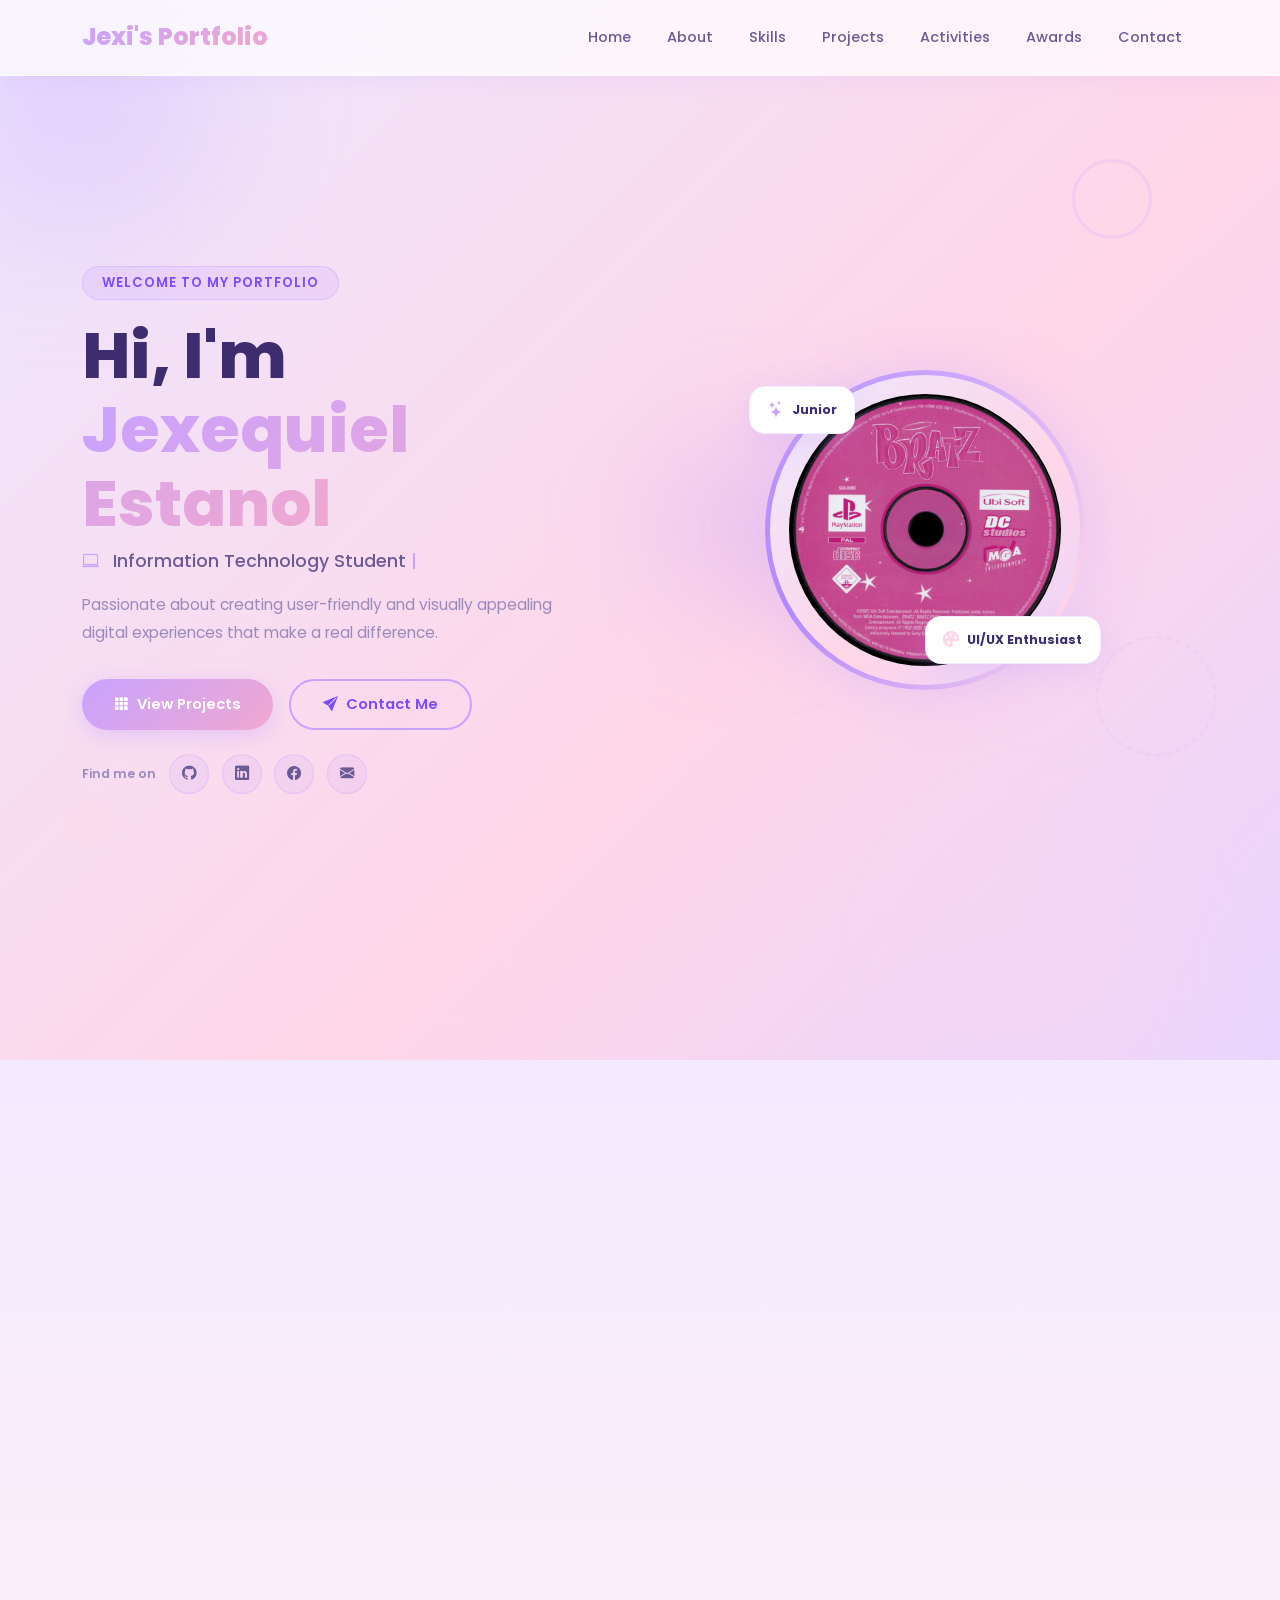
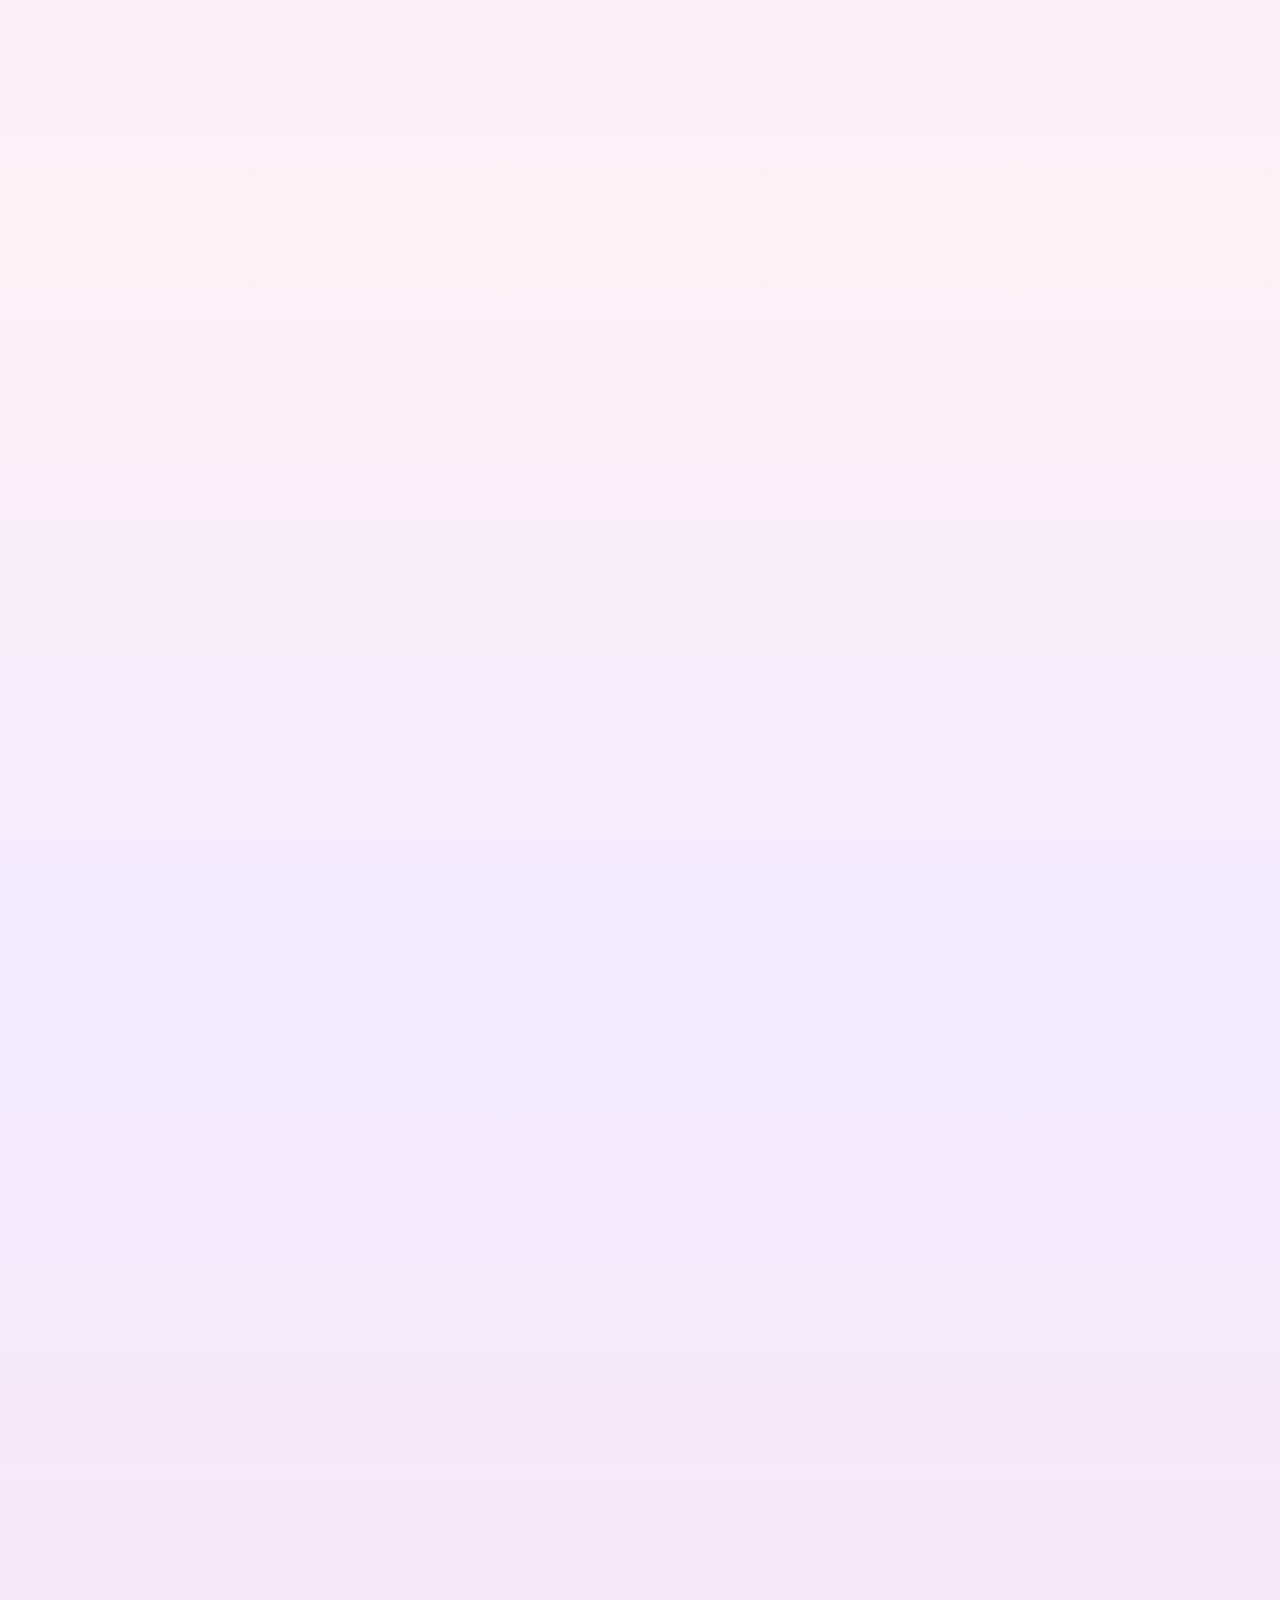
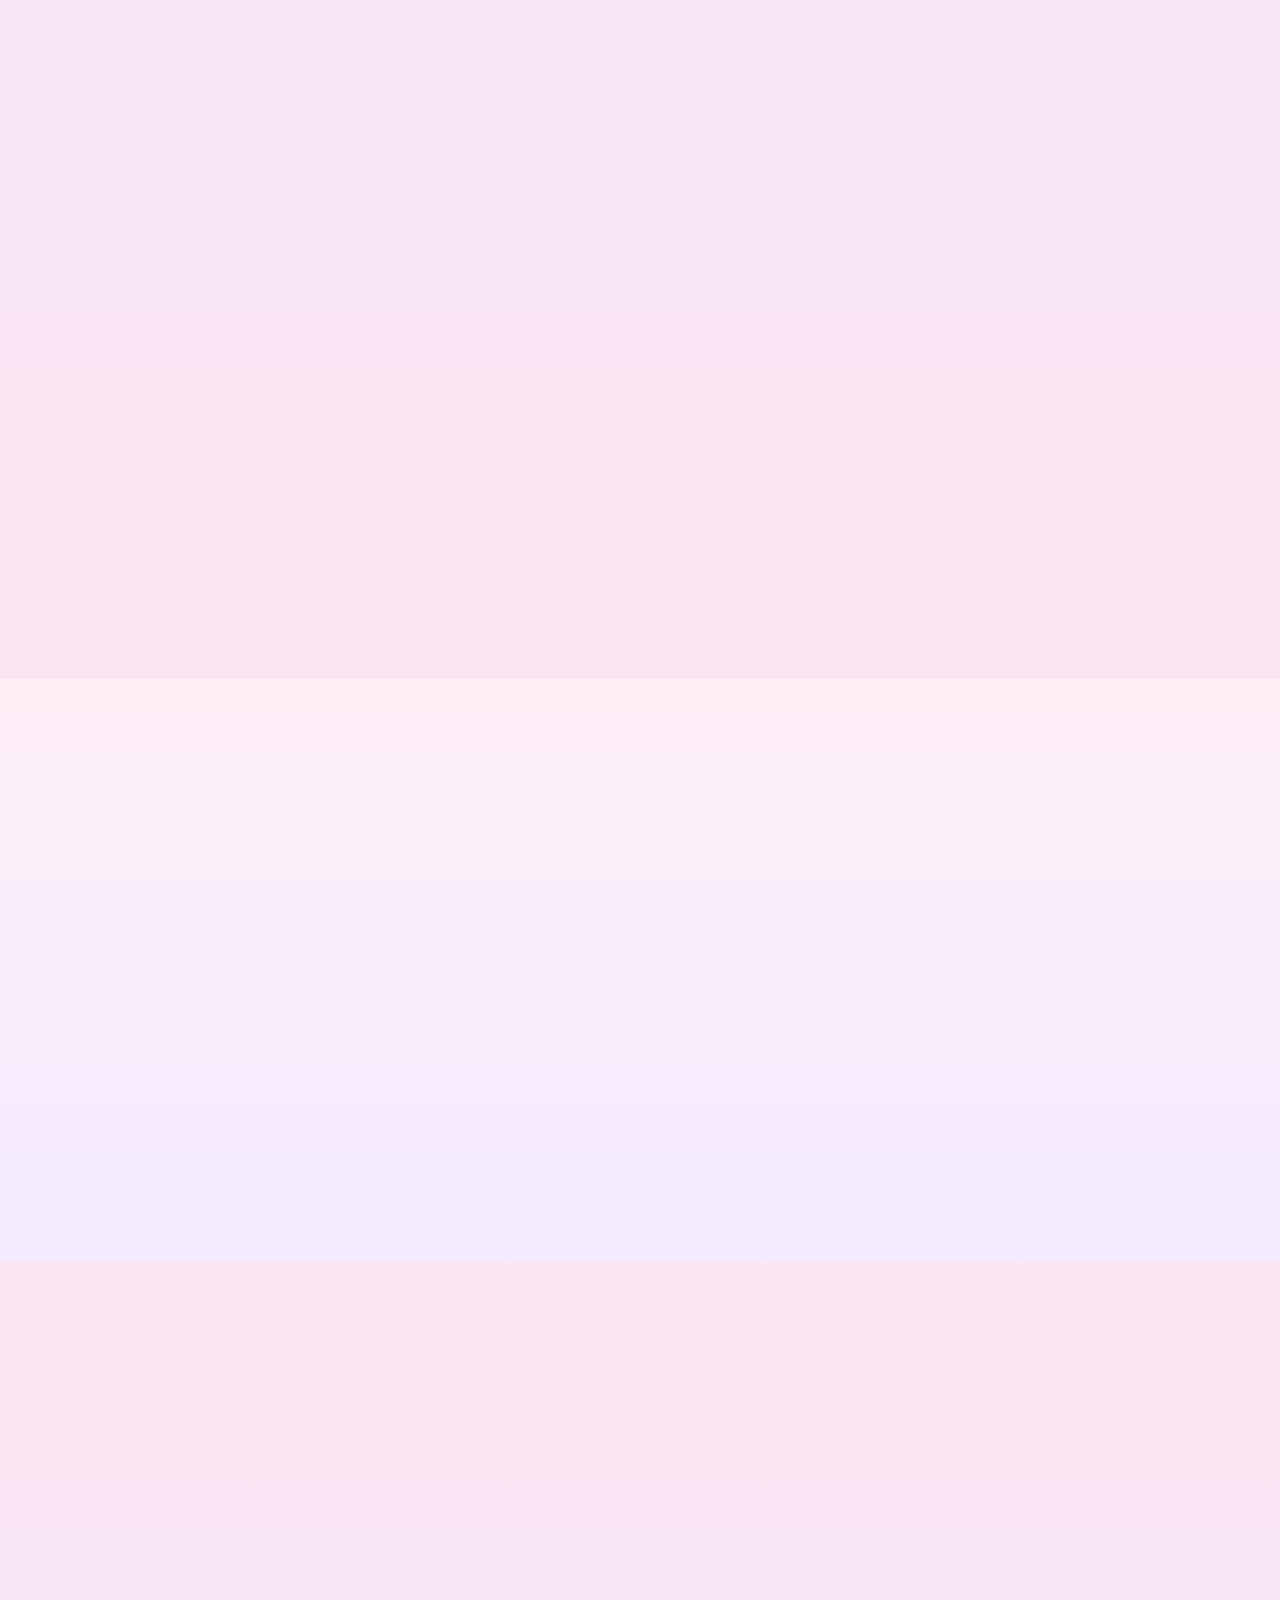
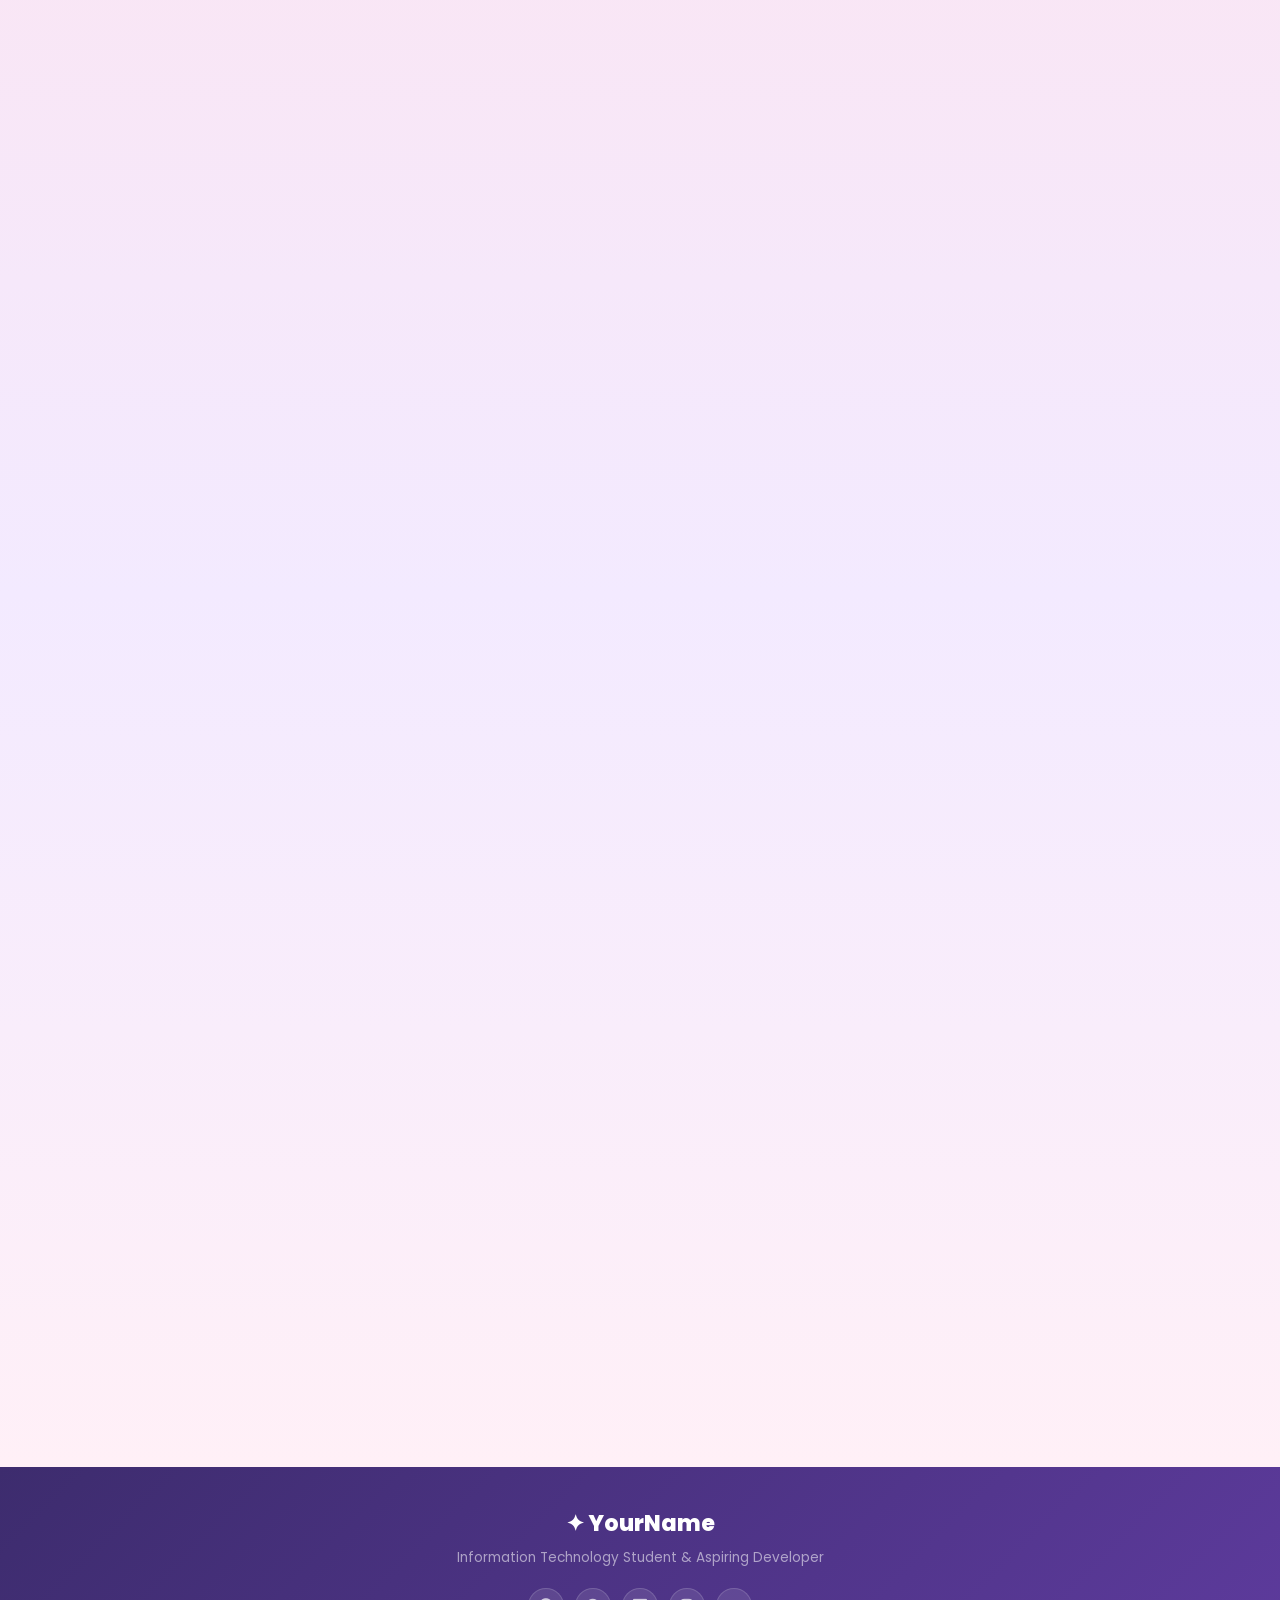
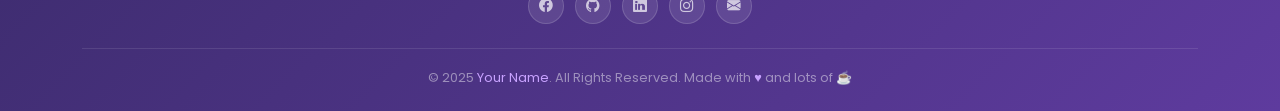
==== commit fde2cbe9: "..." ====
--- a/index.html
+++ b/index.html
@@ -135,8 +135,7 @@
 
         <div class="col-lg-8 about-text reveal-right">
           <h3>Hello! I'm <span
-              style="background:var(--gradient-btn);-webkit-background-clip:text;-webkit-text-fill-color:transparent;background-clip:text;">Your
-              Name</span> 👋</h3>
+              style="background:var(--gradient-btn);-webkit-background-clip:text;-webkit-text-fill-color:transparent;background-clip:text;">Jexi</span> </h3>
           <p>I'm a passionate Information Technology student with a strong interest in web development, UI/UX design,
             and creating digital solutions that are both functional and beautiful.</p>
           <p>Currently enrolled in my 3rd year of a Bachelor's degree in IT, I have developed a solid foundation in
@@ -359,7 +358,7 @@
           <div class="activity-card">
             <div class="activity-icon"><i class="bi bi-code-slash"></i></div>
             <h3>Activity 1</h3>
-            <p>Explore my first web development activity.</p>
+            <p>Bento Layout</p>
             <a href="https://jexiestanol.github.io/webdev/WEBDEV-A1/" class="btn-project" target="_blank"
               rel="noopener noreferrer"><i class="bi bi-box-arrow-up-right"></i> Activity 1</a>
           </div>
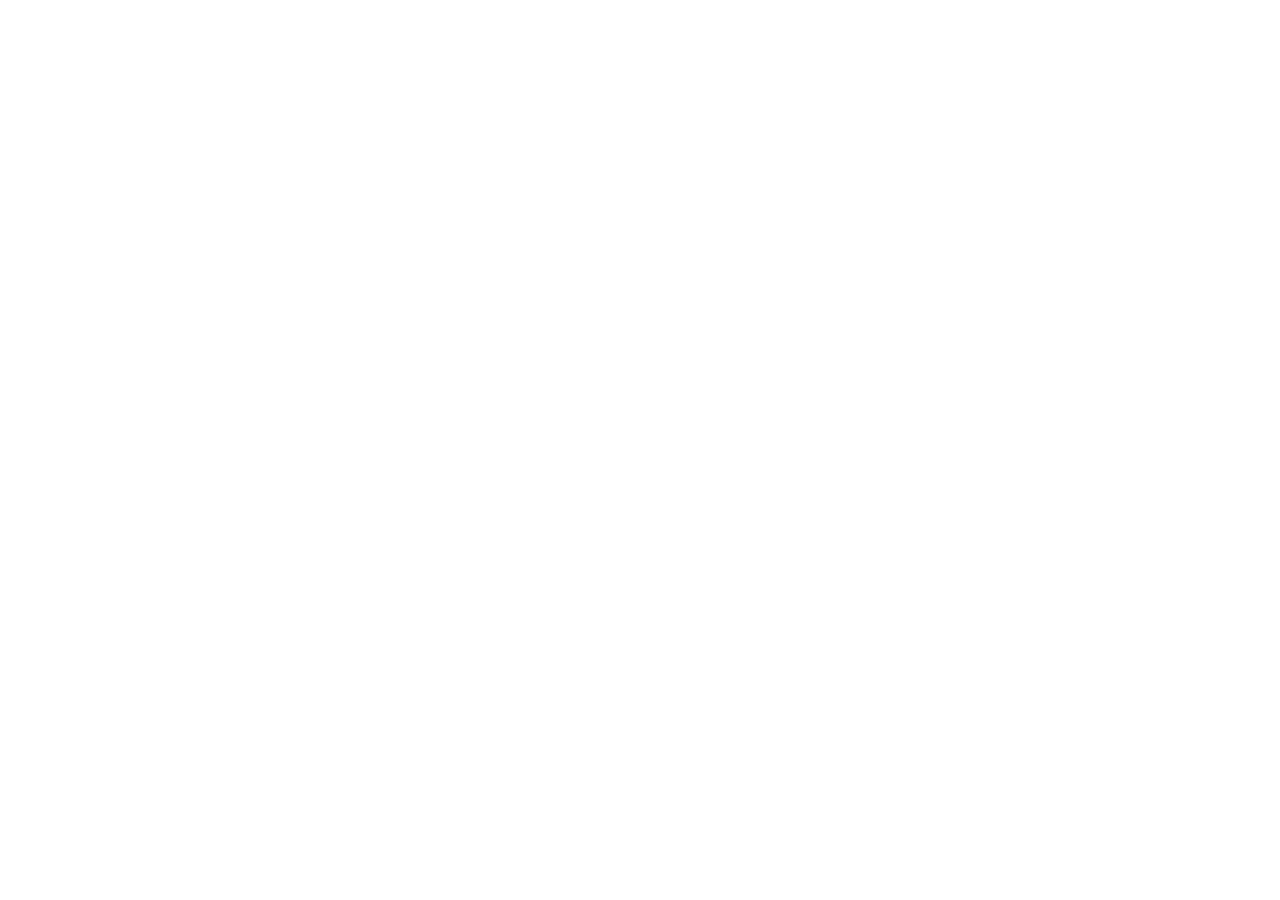
==== commit d643dd12: "updated portfolio" ====
--- a/index.html
+++ b/index.html
@@ -1,536 +1,16 @@
-<!DOCTYPE html>
+<!doctype html>
 <html lang="en">
-
-<head>
-  <meta charset="UTF-8" />
-  <meta name="viewport" content="width=device-width, initial-scale=1.0" />
-  <title>Jexi's Portfolio</title>
-
-  <!-- Bootstrap 5 CSS -->
-  <link rel="stylesheet" href="https://cdn.jsdelivr.net/npm/bootstrap@5.3.3/dist/css/bootstrap.min.css" />
-  <!-- Bootstrap Icons -->
-  <link rel="stylesheet" href="https://cdn.jsdelivr.net/npm/bootstrap-icons@1.11.3/font/bootstrap-icons.css" />
-  <!-- Google Fonts -->
-  <link rel="preconnect" href="https://fonts.googleapis.com" />
-  <link rel="preconnect" href="https://fonts.gstatic.com" crossorigin />
-  <link href="https://fonts.googleapis.com/css2?family=Poppins:wght@300;400;500;600;700;800&display=swap"
-    rel="stylesheet" />
-  <!-- Custom CSS -->
-  <link rel="stylesheet" href="style.css" />
-</head>
-
-<body>
-
-  <!-- ===================== NAVBAR ===================== -->
-  <nav class="navbar navbar-expand-lg fixed-top" id="mainNavbar">
-    <div class="container">
-      <a class="navbar-brand" href="#hero">Jexi's Portfolio</a>
-      <button class="navbar-toggler" type="button" data-bs-toggle="collapse" data-bs-target="#navbarNav"
-        aria-label="Toggle navigation">
-        <span class="navbar-toggler-icon"></span>
-      </button>
-      <div class="collapse navbar-collapse justify-content-end" id="navbarNav">
-        <ul class="navbar-nav gap-1">
-          <li class="nav-item"><a class="nav-link" href="#hero">Home</a></li>
-          <li class="nav-item"><a class="nav-link" href="#about">About</a></li>
-          <li class="nav-item"><a class="nav-link" href="#skills">Skills</a></li>
-          <li class="nav-item"><a class="nav-link" href="#projects">Projects</a></li>
-          <li class="nav-item"><a class="nav-link" href="#webdev-activities">Activities</a></li>
-          <li class="nav-item"><a class="nav-link" href="#achievements">Awards</a></li>
-          <li class="nav-item"><a class="nav-link" href="#contact">Contact</a></li>
-        </ul>
-      </div>
-    </div>
-  </nav>
-
-  <!-- ===================== HERO ===================== -->
-  <section id="hero">
-    <div class="blob blob-1"></div>
-    <div class="blob blob-2"></div>
-    <div class="blob blob-3"></div>
-    <div class="deco-circle deco-1"></div>
-    <div class="deco-circle deco-2"></div>
-    <div class="deco-circle deco-3"></div>
-
-    <div class="container">
-      <div class="row align-items-center min-vh-100 py-5">
-
-        <div class="col-lg-6 hero-content text-center text-lg-start">
-          <div class="hero-badge">Welcome to my Portfolio</div>
-          <h1 class="hero-title">Hi, I'm<br><span>Jexequiel Estanol</span></h1>
-          <p class="hero-subtitle">
-            <i class="bi bi-laptop me-2" style="color:var(--lavender)"></i>
-            <span id="typingText">Information Technology Student</span>
-            <span class="cursor" style="color:var(--lavender);">|</span>
-          </p>
-          <p class="hero-tagline">Passionate about creating user-friendly and visually appealing digital experiences
-            that make a real difference.</p>
-
-          <div class="d-flex flex-wrap gap-3 justify-content-center justify-content-lg-start">
-            <a href="#projects" class="btn-primary-custom"><i class="bi bi-grid-3x3-gap-fill"></i> View Projects</a>
-            <a href="#contact" class="btn-outline-custom"><i class="bi bi-send-fill"></i> Contact Me</a>
-          </div>
-
-          <div class="hero-socials justify-content-center justify-content-lg-start">
-            <span style="font-size:0.78rem;color:var(--text-light);font-weight:600;">Find me on</span>
-            <a href="#" title="GitHub"><i class="bi bi-github"></i></a>
-            <a href="#" title="LinkedIn"><i class="bi bi-linkedin"></i></a>
-            <a href="#" title="Facebook"><i class="bi bi-facebook"></i></a>
-            <a href="mailto:you@email.com" title="Email"><i class="bi bi-envelope-fill"></i></a>
-          </div>
-        </div>
-
-        <div class="col-lg-6 hero-content d-flex justify-content-center mt-5 mt-lg-0">
-          <div class="profile-wrapper">
-            <div class="profile-ring">
-              <div class="profile-inner">
-                <img src="assets/Disk.jpg" alt="Bratz game disc" class="hero-megaphone" />
-              </div>
-            </div>
-            <div
-              style="position:absolute;top:5%;left:-5%;background:white;border-radius:16px;padding:0.7rem 1.1rem;box-shadow:0 8px 28px rgba(200,162,255,0.25);border:1px solid rgba(200,162,255,0.2);font-size:0.78rem;font-weight:700;color:var(--text-dark);display:flex;align-items:center;gap:0.5rem;white-space:nowrap;">
-              <i class="bi bi-stars" style="color:var(--lavender);font-size:1rem;"></i> Junior
-            </div>
-            <div
-              style="position:absolute;bottom:8%;right:-5%;background:white;border-radius:16px;padding:0.7rem 1.1rem;box-shadow:0 8px 28px rgba(200,162,255,0.25);border:1px solid rgba(200,162,255,0.2);font-size:0.78rem;font-weight:700;color:var(--text-dark);display:flex;align-items:center;gap:0.5rem;white-space:nowrap;">
-              <i class="bi bi-palette-fill" style="color:#FFD6E8;font-size:1rem;"></i> UI/UX Enthusiast
-            </div>
-          </div>
-        </div>
-
-      </div>
-    </div>
-  </section>
-
-  <!-- ===================== ABOUT ===================== -->
-  <section id="about">
-    <div class="container">
-      <div class="section-header reveal">
-        <div class="section-tag">Who I Am</div>
-        <h2 class="section-title">About <span>Me</span></h2>
-        <div class="section-divider">
-          <div class="line"></div>
-          <div class="dot"></div>
-          <div class="line"></div>
-        </div>
-      </div>
-
-      <div class="row align-items-center g-5">
-        <div class="col-lg-4 d-flex justify-content-center reveal-left">
-          <div class="about-img-wrapper">
-            <div class="about-img-card">
-              <img src="assets/profile.jpg" alt="Jexi About Photo"
-                style="width:100%; height:100%; object-fit:cover; border-radius:24px;" />
-            </div>
-            <div class="about-stat-badge top-right">
-              <div class="stat-num">6+</div>
-              <div class="stat-label">Projects Done</div>
-            </div>
-            <div class="about-stat-badge bottom-left">
-              <div class="stat-num">3rd</div>
-              <div class="stat-label">Year Student</div>
-            </div>
-          </div>
-        </div>
-
-        <div class="col-lg-8 about-text reveal-right">
-          <h3>Hello! I'm <span
-              style="background:var(--gradient-btn);-webkit-background-clip:text;-webkit-text-fill-color:transparent;background-clip:text;">Jexi</span> </h3>
-          <p>I'm a passionate Information Technology student with a strong interest in web development, UI/UX design,
-            and creating digital solutions that are both functional and beautiful.</p>
-          <p>Currently enrolled in my 3rd year of a Bachelor's degree in IT, I have developed a solid foundation in
-            programming, database management, and user interface design. My goal is to become a full-stack developer who
-            creates impactful digital experiences.</p>
-
-          <ul class="about-info-list">
-            <li><i class="bi bi-mortarboard-fill"></i><strong>Degree:</strong> BS Information Technology</li>
-            <li><i class="bi bi-building"></i><strong>School:</strong> Polytechnic University of the Philippines</li>
-            <li><i class="bi bi-geo-alt-fill"></i><strong>Location:</strong> Tanauan City, Batangas</li>
-            <li><i class="bi bi-calendar-heart-fill"></i><strong>Status:</strong> Open to Internships & Opportunities
-            </li>
-            <li><i class="bi bi-heart-fill"></i><strong>Interests:</strong> Web Dev, UI/UX, Photography, Design</li>
-          </ul>
-
-          <div class="mt-3">
-            <a href="#" class="btn-primary-custom me-2"><i class="bi bi-download"></i> Download CV</a>
-            <a href="#projects" class="btn-outline-custom"><i class="bi bi-eye-fill"></i> My Work</a>
-          </div>
-        </div>
-      </div>
-    </div>
-  </section>
-
-  <!-- ===================== SKILLS ===================== -->
-  <section id="skills">
-    <div class="container">
-      <div class="section-header reveal">
-        <div class="section-tag">What I Know</div>
-        <h2 class="section-title">My <span>Skills</span></h2>
-        <div class="section-divider">
-          <div class="line"></div>
-          <div class="dot"></div>
-          <div class="line"></div>
-        </div>
-      </div>
-
-      <div class="row g-4">
-        <div class="col-6 col-md-4 col-lg-3 reveal delay-1">
-          <div class="skill-card">
-            <div class="skill-icon-wrap bg-html"><i class="bi bi-filetype-html"></i></div>
-            <h6>HTML5</h6>
-            <div class="skill-bar">
-              <div class="skill-fill" data-width="92"></div>
-            </div>
-            <div class="skill-percent">92%</div>
-          </div>
-        </div>
-        <div class="col-6 col-md-4 col-lg-3 reveal delay-2">
-          <div class="skill-card">
-            <div class="skill-icon-wrap bg-css"><i class="bi bi-filetype-css"></i></div>
-            <h6>CSS3</h6>
-            <div class="skill-bar">
-              <div class="skill-fill" data-width="88"></div>
-            </div>
-            <div class="skill-percent">88%</div>
-          </div>
-        </div>
-        <div class="col-6 col-md-4 col-lg-3 reveal delay-3">
-          <div class="skill-card">
-            <div class="skill-icon-wrap bg-bootstrap"><i class="bi bi-bootstrap-fill"></i></div>
-            <h6>Bootstrap</h6>
-            <div class="skill-bar">
-              <div class="skill-fill" data-width="85"></div>
-            </div>
-            <div class="skill-percent">85%</div>
-          </div>
-        </div>
-        <div class="col-6 col-md-4 col-lg-3 reveal delay-4">
-          <div class="skill-card">
-            <div class="skill-icon-wrap bg-js"><i class="bi bi-filetype-js"></i></div>
-            <h6>JavaScript</h6>
-            <div class="skill-bar">
-              <div class="skill-fill" data-width="75"></div>
-            </div>
-            <div class="skill-percent">75%</div>
-          </div>
-        </div>
-        <div class="col-6 col-md-4 col-lg-3 reveal delay-1">
-          <div class="skill-card">
-            <div class="skill-icon-wrap bg-php"><i class="bi bi-filetype-php"></i></div>
-            <h6>PHP</h6>
-            <div class="skill-bar">
-              <div class="skill-fill" data-width="70"></div>
-            </div>
-            <div class="skill-percent">70%</div>
-          </div>
-        </div>
-        <div class="col-6 col-md-4 col-lg-3 reveal delay-2">
-          <div class="skill-card">
-            <div class="skill-icon-wrap bg-mysql"><i class="bi bi-database-fill"></i></div>
-            <h6>MySQL</h6>
-            <div class="skill-bar">
-              <div class="skill-fill" data-width="72"></div>
-            </div>
-            <div class="skill-percent">72%</div>
-          </div>
-        </div>
-        <div class="col-6 col-md-4 col-lg-3 reveal delay-3">
-          <div class="skill-card">
-            <div class="skill-icon-wrap bg-git"><i class="bi bi-git"></i></div>
-            <h6>Git & GitHub</h6>
-            <div class="skill-bar">
-              <div class="skill-fill" data-width="80"></div>
-            </div>
-            <div class="skill-percent">80%</div>
-          </div>
-        </div>
-        <div class="col-6 col-md-4 col-lg-3 reveal delay-4">
-          <div class="skill-card">
-            <div class="skill-icon-wrap bg-uiux"><i class="bi bi-palette2"></i></div>
-            <h6>UI/UX Design</h6>
-            <div class="skill-bar">
-              <div class="skill-fill" data-width="78"></div>
-            </div>
-            <div class="skill-percent">78%</div>
-          </div>
-        </div>
-      </div>
-    </div>
-  </section>
-
-  <!-- ===================== PROJECTS ===================== -->
-  <section id="projects">
-    <div class="container">
-      <div class="section-header reveal">
-        <div class="section-tag">My Work</div>
-        <h2 class="section-title">Featured <span>Projects</span></h2>
-        <div class="section-divider">
-          <div class="line"></div>
-          <div class="dot"></div>
-          <div class="line"></div>
-        </div>
-      </div>
-
-      <div class="row g-4">
-        <div class="col-md-6 col-lg-4 reveal delay-1">
-          <div class="project-card">
-            <div class="project-img pg-1">
-              <i class="bi bi-shop-window"></i><span>Project Preview</span>
-              <div class="project-overlay"><a href="#" class="btn-project"><i class="bi bi-eye-fill"></i> Preview</a>
-              </div>
-            </div>
-            <div class="project-body">
-              <h5>PUP DASH</h5>
-              <p>A comprehensive dashboard system designed for PUP featuring analytics, user management, and real-time
-                data visualization.</p>
-              <div><span class="tech-tag">HTML</span><span class="tech-tag">CSS</span><span
-                  class="tech-tag">PHP</span><span class="tech-tag">MySQL</span></div>
-              <a href="#" class="btn-project"><i class="bi bi-arrow-up-right-square-fill"></i> View Project</a>
-            </div>
-          </div>
-        </div>
-        <div class="col-md-6 col-lg-4 reveal delay-2">
-          <div class="project-card">
-            <div class="project-img pg-2">
-              <i class="bi bi-people-fill"></i><span>Project Preview</span>
-              <div class="project-overlay"><a href="#" class="btn-project"><i class="bi bi-eye-fill"></i> Preview</a>
-              </div>
-            </div>
-            <div class="project-body">
-              <h5>PICKLED</h5>
-              <p>An innovative web application for managing and exploring pickling recipes with interactive tutorials
-                and community features.</p>
-              <div><span class="tech-tag">Bootstrap</span><span class="tech-tag">PHP</span><span
-                  class="tech-tag">MySQL</span><span class="tech-tag">JS</span></div>
-              <a href="#" class="btn-project"><i class="bi bi-arrow-up-right-square-fill"></i> View Project</a>
-            </div>
-          </div>
-        </div>
-        <div class="col-md-6 col-lg-4 reveal delay-3">
-          <div class="project-card">
-            <div class="project-img pg-3">
-              <i class="bi bi-journal-richtext"></i><span>Project Preview</span>
-              <div class="project-overlay"><a href="#" class="btn-project"><i class="bi bi-eye-fill"></i> Preview</a>
-              </div>
-            </div>
-            <div class="project-body">
-              <h5>PRETTY BY JEXI</h5>
-              <p>A stylish portfolio and showcase platform for beauty products and services with modern design and
-                seamless UX.</p>
-              <div><span class="tech-tag">HTML</span><span class="tech-tag">CSS</span><span
-                  class="tech-tag">JavaScript</span></div>
-              <a href="#" class="btn-project"><i class="bi bi-arrow-up-right-square-fill"></i> View Project</a>
-            </div>
-          </div>
-        </div>
-        <div class="col-md-6 col-lg-4 reveal delay-1">
-          <div class="project-card">
-            <div class="project-img pg-4">
-              <i class="bi bi-clipboard2-pulse-fill"></i><span>Project Preview</span>
-              <div class="project-overlay"><a href="#" class="btn-project"><i class="bi bi-eye-fill"></i> Preview</a>
-              </div>
-            </div>
-            <div class="project-body">
-              <h5>LAKBAYLOKAL</h5>
-              <p>A travel guide application promoting local destinations and experiences with interactive maps and
-                tourist recommendations.</p>
-              <div><span class="tech-tag">Figma</span><span class="tech-tag">UI/UX</span><span
-                  class="tech-tag">Prototyping</span></div>
-              <a href="#" class="btn-project"><i class="bi bi-arrow-up-right-square-fill"></i> View Project</a>
-            </div>
-  </section>
-
-  <!-- ===================== WEBDEV ACTIVITIES ===================== -->
-  <section id="webdev-activities">
-    <div class="container">
-      <div class="section-header reveal">
-        <div class="section-tag">Practice & Progress</div>
-        <h2 class="section-title">Webdev <span>Activities</span></h2>
-        <div class="section-divider">
-          <div class="line"></div>
-          <div class="dot"></div>
-          <div class="line"></div>
-        </div>
-      </div>
-
-      <div class="row g-4">
-        <div class="col-md-6 col-lg-3 reveal delay-1">
-          <div class="activity-card">
-            <div class="activity-icon"><i class="bi bi-code-slash"></i></div>
-            <h3>Activity 1</h3>
-            <p>Bento Layout</p>
-            <a href="https://jexiestanol.github.io/webdev/WEBDEV-A1/" class="btn-project" target="_blank"
-              rel="noopener noreferrer"><i class="bi bi-box-arrow-up-right"></i> Activity 1</a>
-          </div>
-        </div>
-        <div class="col-md-6 col-lg-3 reveal delay-2">
-          <div class="activity-card activity-card-upcoming">
-            <div class="activity-icon"><i class="bi bi-hourglass-split"></i></div>
-            <h3>Upcoming Activity</h3>
-            <p>More web development activities are on the way.</p>
-          </div>
-        </div>
-        <div class="col-md-6 col-lg-3 reveal delay-3">
-          <div class="activity-card activity-card-upcoming">
-            <div class="activity-icon"><i class="bi bi-hourglass-split"></i></div>
-            <h3>Upcoming Activity</h3>
-            <p>More web development activities are on the way.</p>
-          </div>
-        </div>
-        <div class="col-md-6 col-lg-3 reveal delay-4">
-          <div class="activity-card activity-card-upcoming">
-            <div class="activity-icon"><i class="bi bi-hourglass-split"></i></div>
-            <h3>Upcoming Activity</h3>
-            <p>More web development activities are on the way.</p>
-          </div>
-        </div>
-      </div>
-    </div>
-  </section>
-
-  <!-- ===================== ACHIEVEMENTS ===================== -->
-  <section id="achievements">
-    <div class="container">
-      <div class="section-header reveal">
-        <div class="section-tag">Recognition</div>
-        <h2 class="section-title">Achievements & <span>Certifications</span></h2>
-        <div class="section-divider">
-          <div class="line"></div>
-          <div class="dot"></div>
-          <div class="line"></div>
-        </div>
-      </div>
-
-      <div class="row g-4">
-        <div class="col-md-6 col-lg-4 reveal delay-1">
-          <div class="achievement-card">
-            <div class="achievement-icon"><i class="bi bi-trophy-fill"></i></div>
-            <h6>Best IT Project Award</h6>
-            <p>Awarded Best Project in the Annual IT Showcase for outstanding web app development and presentation.</p>
-            <span class="achievement-date">May 2024</span>
-          </div>
-        </div>
-        <div class="col-md-6 col-lg-4 reveal delay-2">
-          <div class="achievement-card">
-            <div class="achievement-icon"><i class="bi bi-patch-check-fill"></i></div>
-            <h6>HTML, CSS & JavaScript Cert</h6>
-            <p>Completed the Full Web Development Fundamentals certification from freeCodeCamp with 300+ hours.</p>
-            <span class="achievement-date">January 2024</span>
-          </div>
-        </div>
-        <div class="col-md-6 col-lg-4 reveal delay-3">
-          <div class="achievement-card">
-            <div class="achievement-icon"><i class="bi bi-mortarboard-fill"></i></div>
-            <h6>Academic Excellence Award</h6>
-            <p>Recognized for maintaining a GPA of 1.5 (with highest distinction) for three consecutive semesters.</p>
-            <span class="achievement-date">2022 – 2024</span>
-          </div>
-        </div>
-        <div class="col-md-6 col-lg-4 reveal delay-1">
-          <div class="achievement-card">
-            <div class="achievement-icon"><i class="bi bi-palette-fill"></i></div>
-            <h6>UI/UX Design Fundamentals</h6>
-            <p>Completed Google's UX Design Professional Certificate covering research, wireframing, and prototyping.
-            </p>
-            <span class="achievement-date">March 2024</span>
-          </div>
-        </div>
-        <div class="col-md-6 col-lg-4 reveal delay-2">
-          <div class="achievement-card">
-            <div class="achievement-icon"><i class="bi bi-people-fill"></i></div>
-            <h6>Hackathon Finalist</h6>
-            <p>Reached the finals of the Regional University IT Hackathon with a web project on disaster preparedness.
-            </p>
-            <span class="achievement-date">October 2023</span>
-          </div>
-        </div>
-        <div class="col-md-6 col-lg-4 reveal delay-3">
-          <div class="achievement-card">
-            <div class="achievement-icon"><i class="bi bi-github"></i></div>
-            <h6>Open Source Contributor</h6>
-            <p>Contributed bug fixes and documentation to several open-source repositories on GitHub.</p>
-            <span class="achievement-date">2023 – Present</span>
-          </div>
-        </div>
-      </div>
-    </div>
-  </section>
-
-  <!-- ===================== CONTACT ===================== -->
-  <section id="contact">
-    <div class="container">
-      <div class="section-header reveal">
-        <div class="section-tag">Get In Touch</div>
-        <h2 class="section-title">Contact <span>Me</span></h2>
-        <div class="section-divider">
-          <div class="line"></div>
-          <div class="dot"></div>
-          <div class="line"></div>
-        </div>
-      </div>
-
-      <div class="row g-4">
-        <div class="col-lg-6 reveal-left mx-auto">
-          <div class="contact-info-card">
-            <h4>Let's <span
-                style="background:var(--gradient-btn);-webkit-background-clip:text;-webkit-text-fill-color:transparent;background-clip:text;">Connect</span>
-              💜</h4>
-            <p>I'm open to internship opportunities, freelance projects, and collaborations. Feel free to reach out!</p>
-
-            <a href="mailto:yourname@email.com" class="contact-item">
-              <div class="contact-icon-wrap"><i class="bi bi-envelope-fill"></i></div>
-              <div class="contact-item-text"><small>Email</small><span>jexequielestanol18@email.com</span></div>
-            </a>
-            <a href="tel:+639123456789" class="contact-item">
-              <div class="contact-icon-wrap"><i class="bi bi-telephone-fill"></i></div>
-              <div class="contact-item-text"><small>Phone</small><span>+63 955 045 2896</span></div>
-            </a>
-            <a href="#" class="contact-item">
-              <div class="contact-icon-wrap"><i class="bi bi-geo-alt-fill"></i></div>
-              <div class="contact-item-text"><small>Location</small><span>Tanauan City, Batangas</span></div>
-            </a>
-
-            <hr style="border-color:rgba(200,162,255,0.2);margin:1.2rem 0;" />
-            <p
-              style="font-size:0.82rem;color:var(--text-light);font-weight:600;text-transform:uppercase;letter-spacing:1px;margin-bottom:0.8rem;">
-              Follow Me</p>
-            <div class="social-link-grid">
-              <a href="#" class="social-link-btn"><i class="bi bi-facebook" style="color:#1877F2;"></i> Facebook</a>
-              <a href="#" class="social-link-btn"><i class="bi bi-github"></i> GitHub</a>
-              <a href="#" class="social-link-btn"><i class="bi bi-linkedin" style="color:#0A66C2;"></i> LinkedIn</a>
-              <a href="#" class="social-link-btn"><i class="bi bi-instagram" style="color:#E1306C;"></i> Instagram</a>
-            </div>
-          </div>
-        </div>
-
-
-      </div>
-    </div>
-  </section>
-
-  <!-- ===================== FOOTER ===================== -->
-  <footer>
-    <div class="container text-center">
-      <div class="footer-brand">✦ YourName</div>
-      <p class="footer-text">Information Technology Student &amp; Aspiring Developer</p>
-      <div class="footer-socials justify-content-center">
-        <a href="#"><i class="bi bi-facebook"></i></a>
-        <a href="#"><i class="bi bi-github"></i></a>
-        <a href="#"><i class="bi bi-linkedin"></i></a>
-        <a href="#"><i class="bi bi-instagram"></i></a>
-        <a href="mailto:yourname@email.com"><i class="bi bi-envelope-fill"></i></a>
-      </div>
-      <div class="footer-copy">
-        &copy; 2025 <span>Your Name</span>. All Rights Reserved. Made with <span>♥</span> and lots of <span>☕</span>
-      </div>
-    </div>
-  </footer>
-
-  <button id="backToTop" title="Back to top"><i class="bi bi-arrow-up"></i></button>
-
-  <!-- Bootstrap 5 JS -->
-  <script src="https://cdn.jsdelivr.net/npm/bootstrap@5.3.3/dist/js/bootstrap.bundle.min.js"></script>
-  <script src="script.js"></script>
-</body>
-
-</html>+  <head>
+    
+    <meta charset="UTF-8" />
+    <meta name="viewport" content="width=device-width, initial-scale=1.0" />
+    <title>Jexi Estanol | Creative Portfolio</title>
+    
+  </head>
+  <body>
+    
+    <div id="root"></div>
+    <script type="module" src="/src/main.tsx"></script>
+    
+  </body>
+</html>
